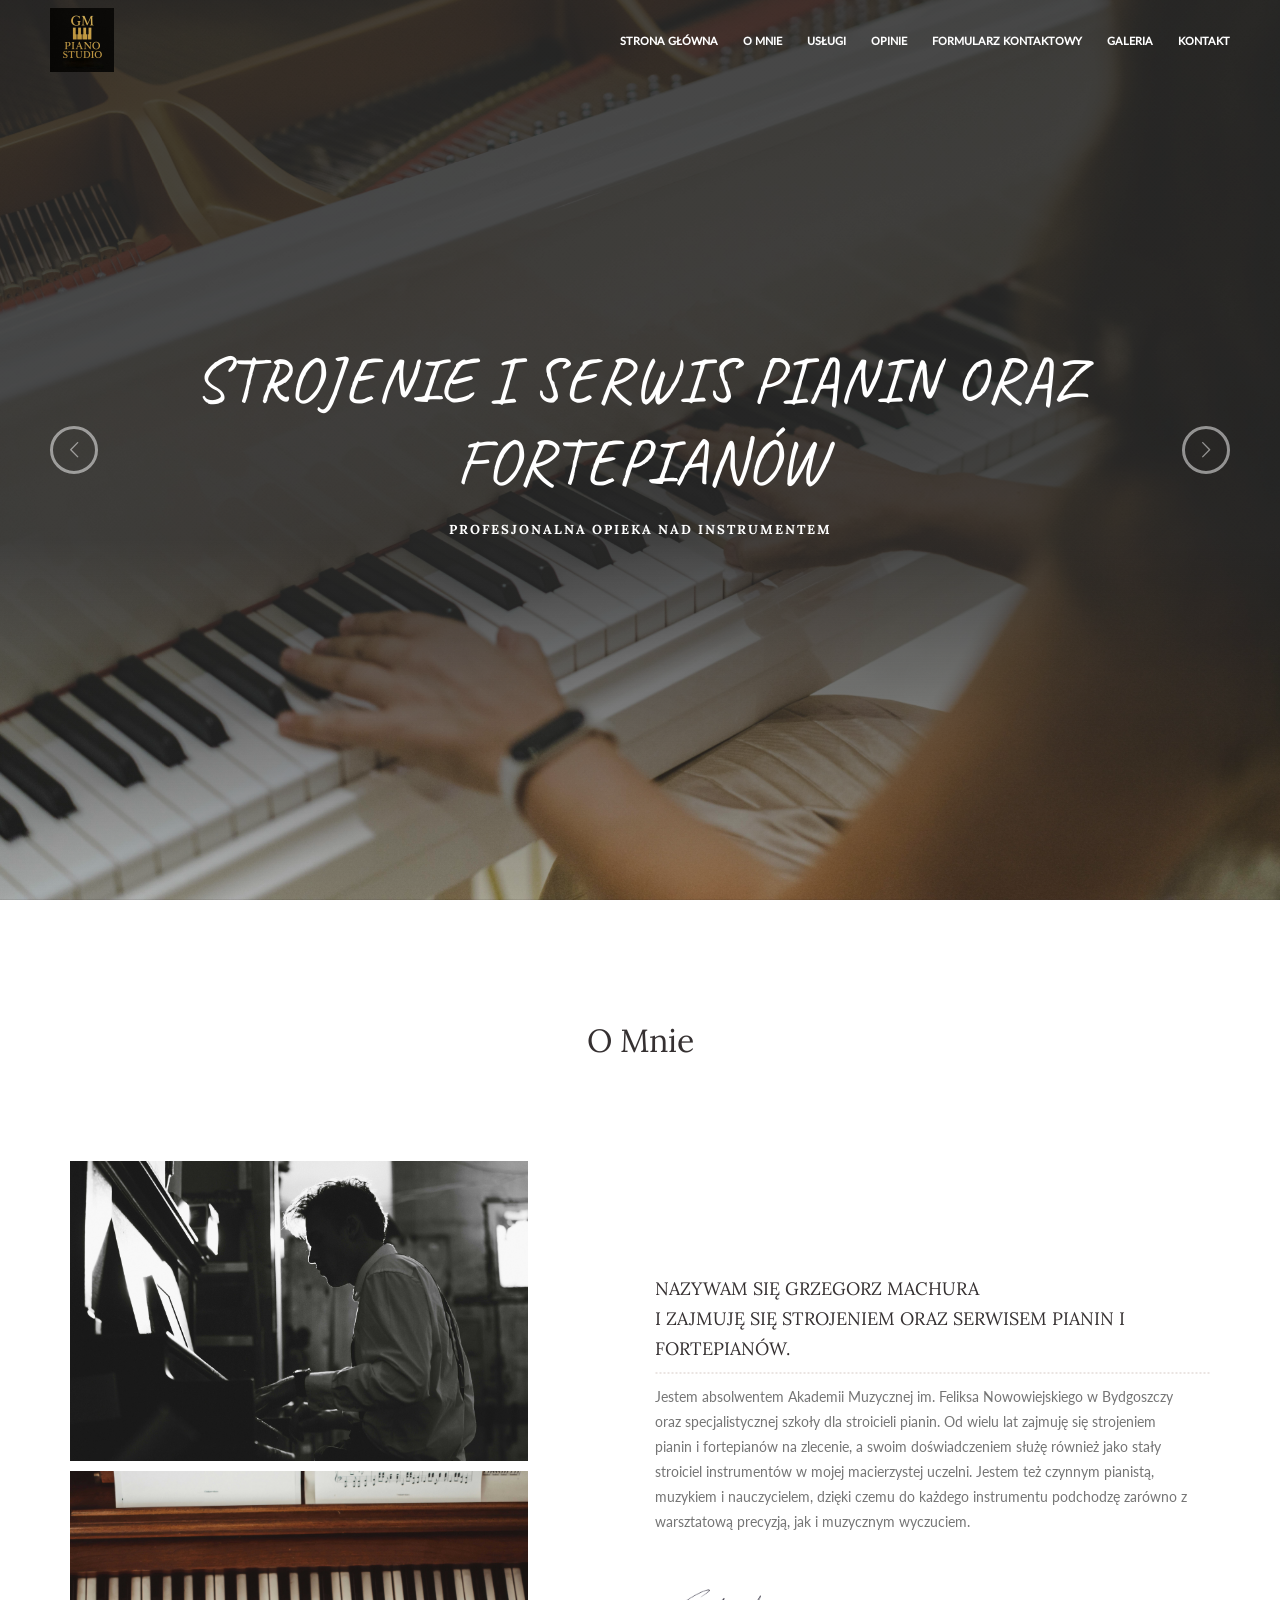
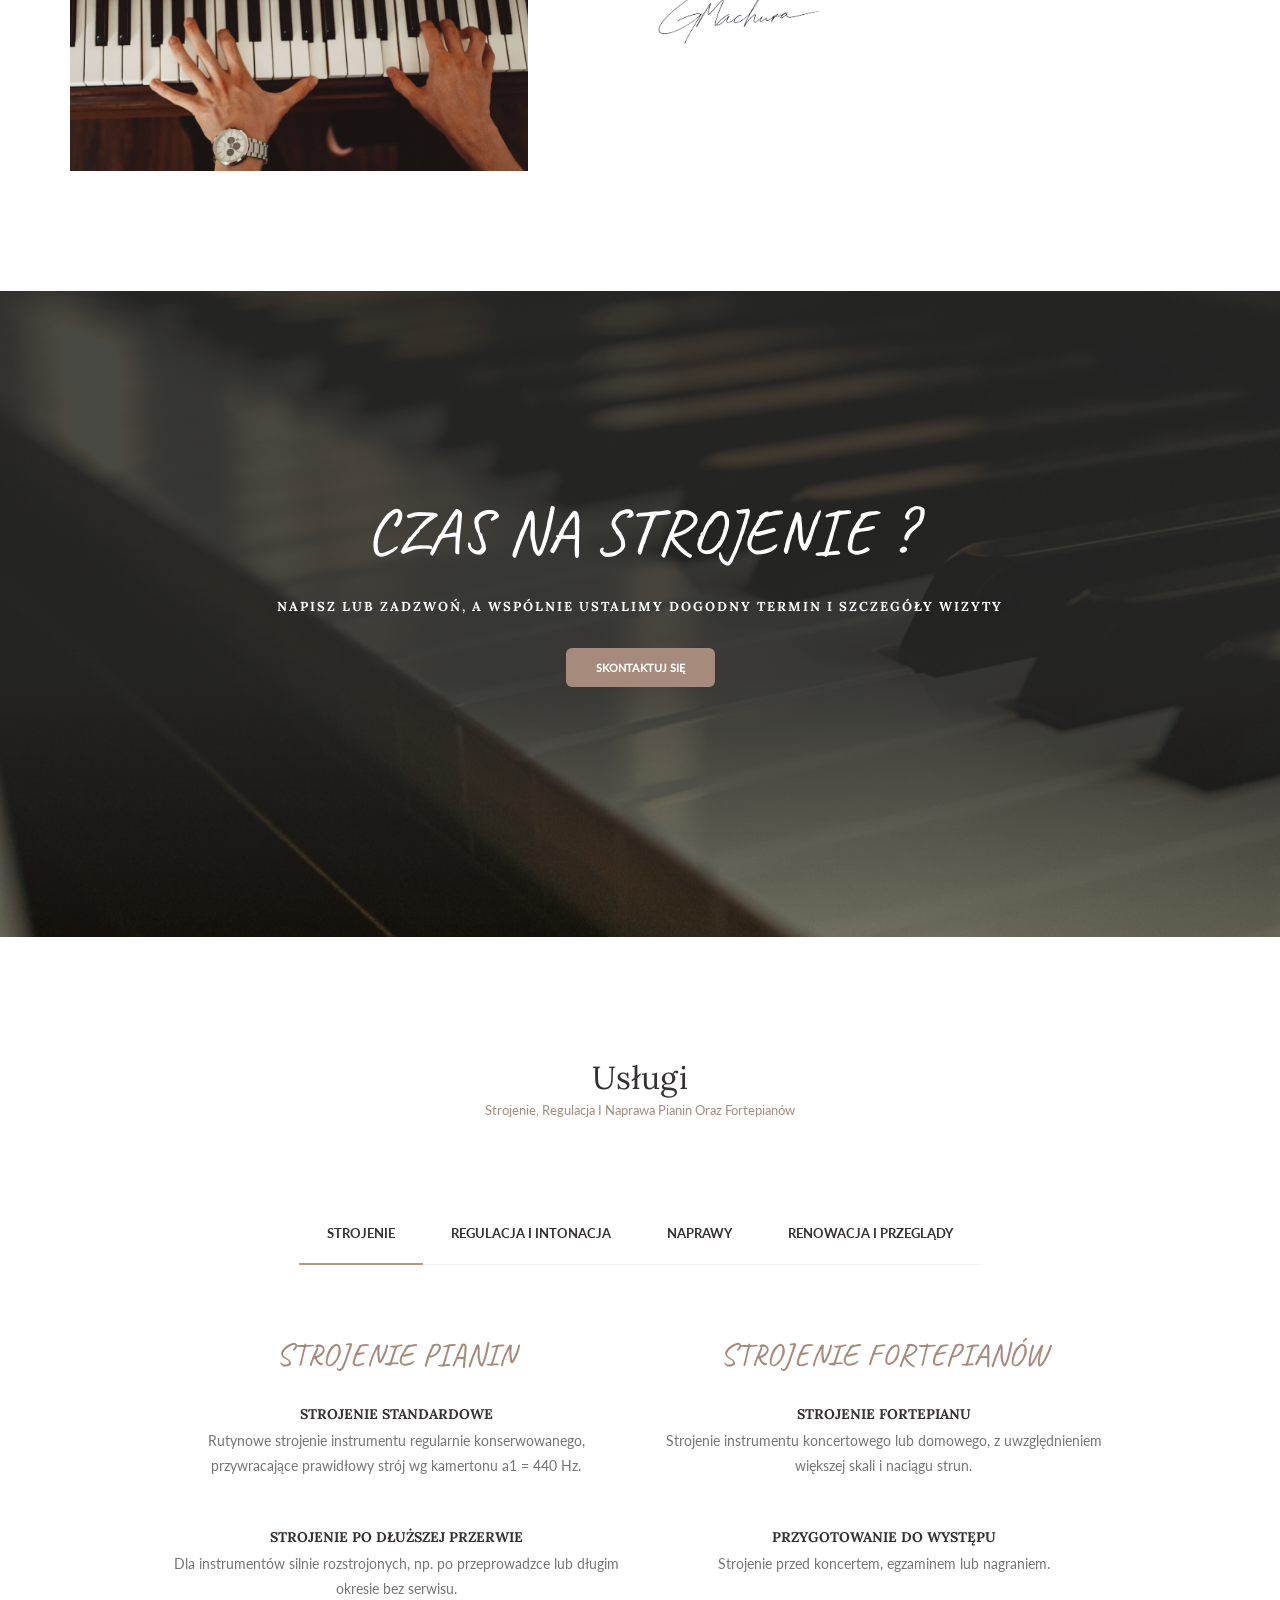
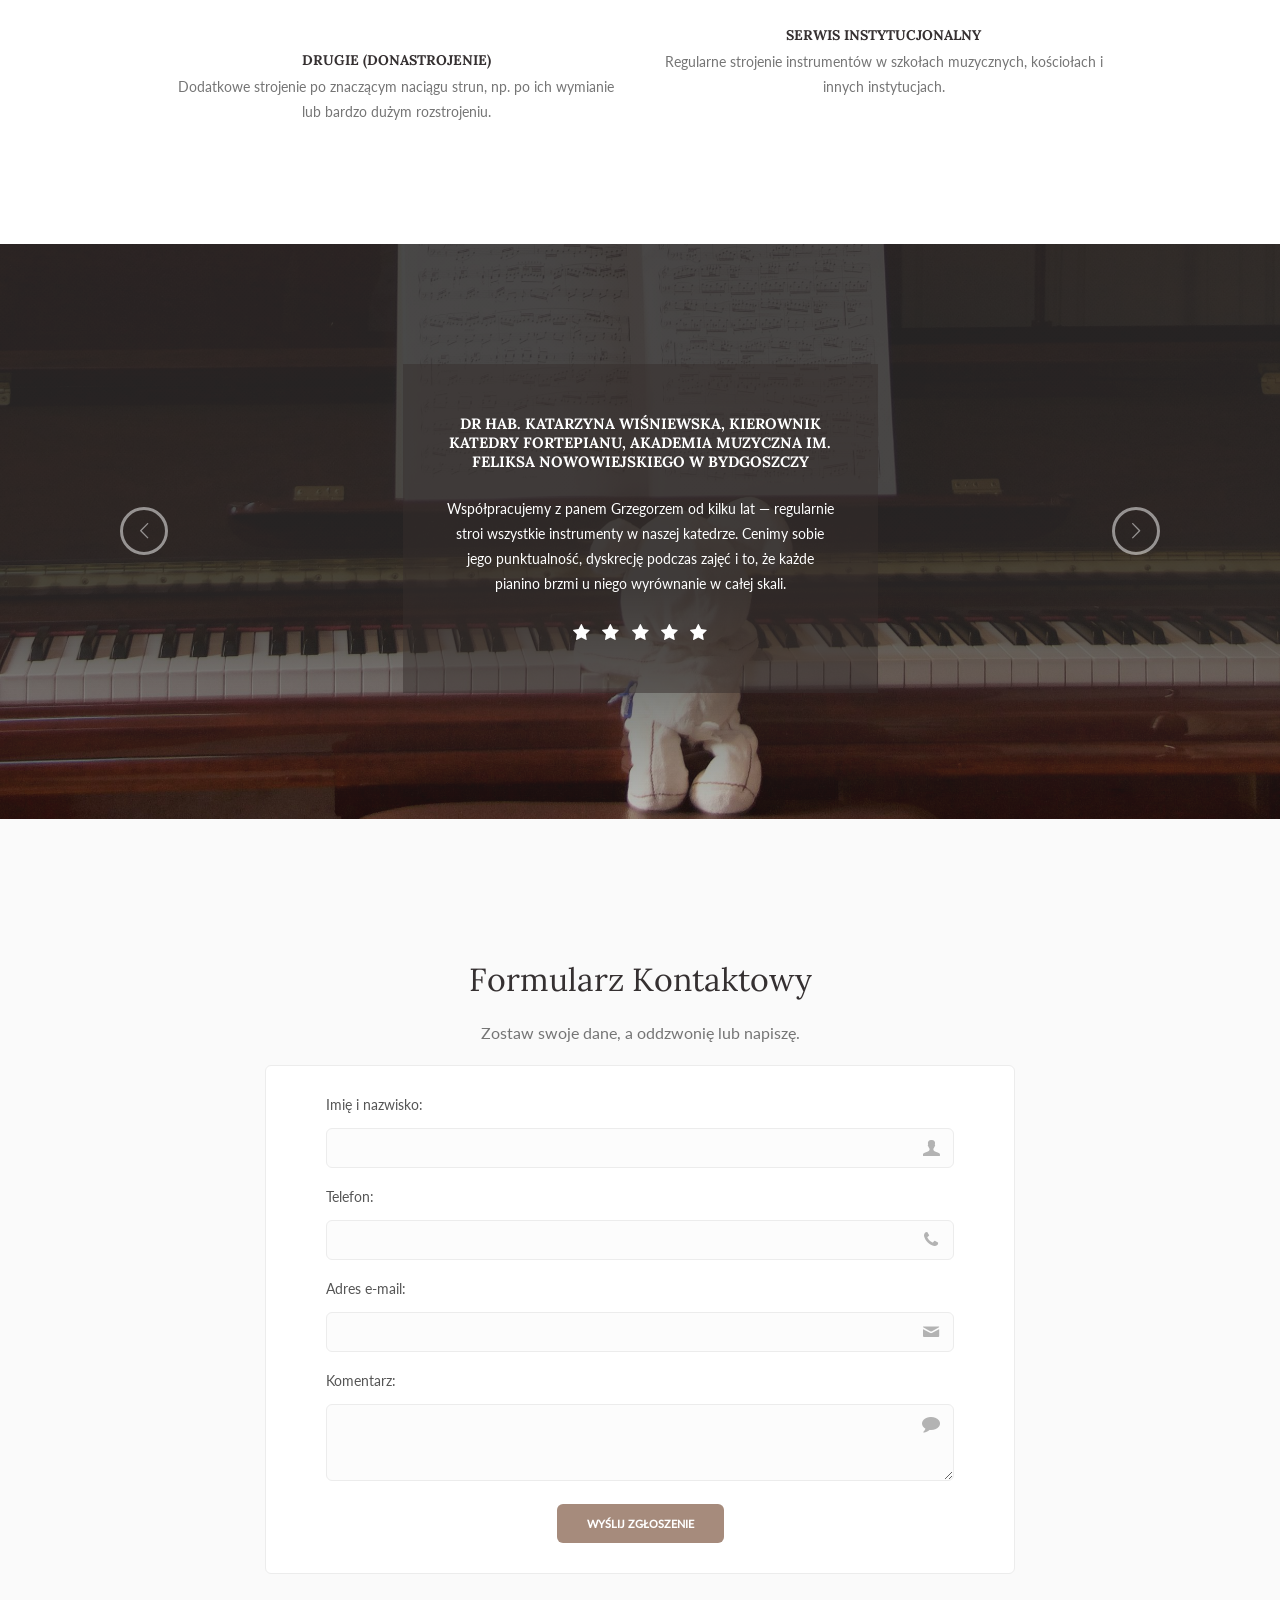
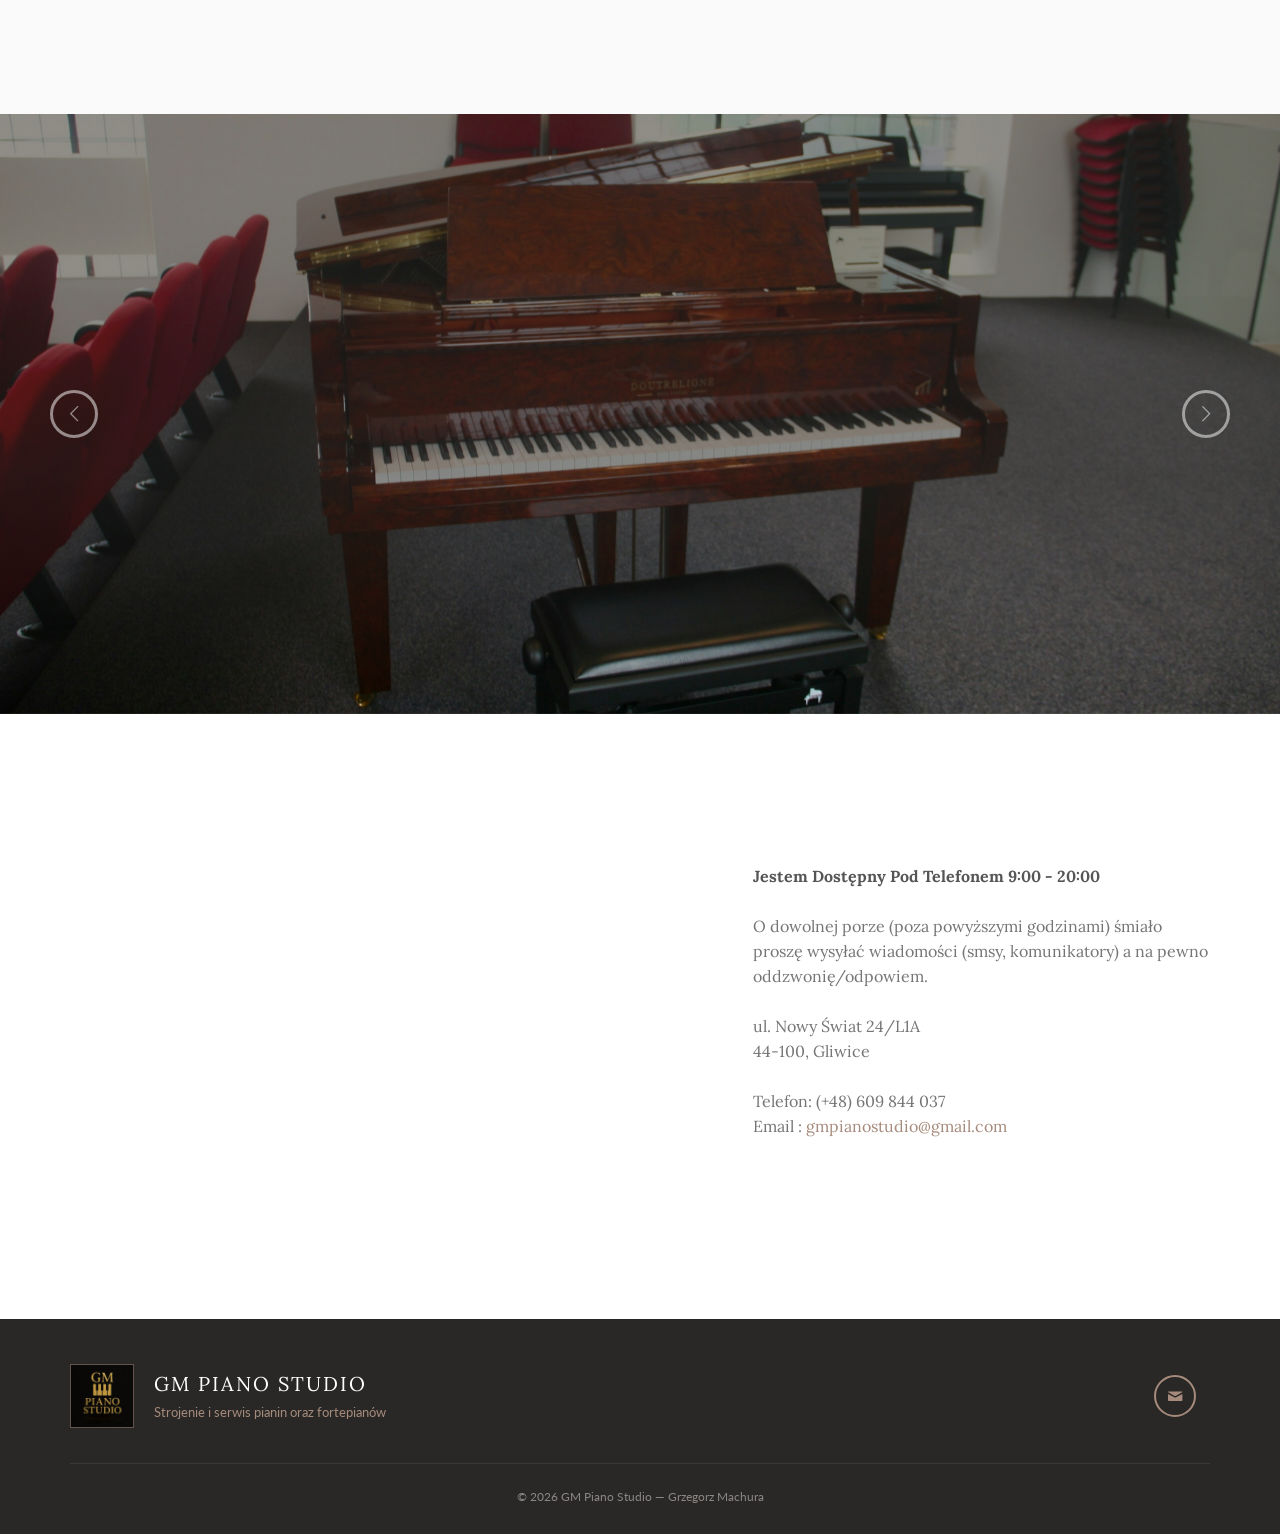
==== index.html @ 452773d2 "wielu gitar" ====
<!DOCTYPE html>
<html lang="en">
   <head>
      <!-- Metas -->
      <meta charset="utf-8">
      <title>GM Piano Studio - strojenie gitar i fortepianów</title>
      <meta name="description" content="">
      <meta name="viewport" content="width=device-width, initial-scale=1.0">
      <link rel="icon" type="image/x-icon" href="img/favicon.ico">
      <link rel="icon" type="image/png" sizes="32x32" href="img/favicon-32x32.png">
      <link rel="icon" type="image/png" sizes="16x16" href="img/favicon-16x16.png">
      <!-- Css -->
      <link href="css/bootstrap.css" rel="stylesheet" type="text/css" media="all"/>
      <link href="css/base.css" rel="stylesheet" type="text/css" media="all"/>
      <link href="css/main.css" rel="stylesheet" type="text/css" media="all"/>
      <link href="css/flexslider.css" rel="stylesheet" type="text/css"  media="all" />
      <link href="css/fonts.css" rel="stylesheet" type="text/css"  media="all" />
	  <link href="https://fonts.googleapis.com/css2?family=Caveat&display=swap" rel="stylesheet">
	  <link href="https://fonts.googleapis.com/css?family=Lato:300,400,700" rel="stylesheet">
	  <link href="https://fonts.googleapis.com/css?family=Lora:400,700" rel="stylesheet"> 
	   </head>
   <body>
      <!-- Preloader -->
      <div class="loader">
         <!-- Preloader inner -->
         <div class="loader-inner">
            <svg width="120" height="220" viewbox="0 0 100 100" class="loading-spinner" version="1.1" xmlns="http://www.w3.org/2000/svg">
               <circle class="spinner" cx="50" cy="50" r="21" fill="#ffffff" stroke-width="2"/>
            </svg>
         </div>
         <!-- End preloader inner -->
      </div>
      <!-- End preloader-->
      <!--Wrapper-->
      <div class="wrapper">
         <!--Hero section-->
         <section class="hero overlay">
            <!--Main slider-->
            <div class="main-slider slider flexslider">
               <ul class="slides">
                  <li>
                     <div class="background-img zoom">
                        <img src="img/2.jpg" alt="">
                     </div>
                  </li>
                  <li>
                     <div class="background-img zoom">
                        <img src="img/1.jpg" alt="">
                     </div>
                  </li>
               </ul>
            </div>
            <!--End main slider-->
            <!--Header-->
            <header class="header default">
               <div class=" left-part">
                  <a class="logo scroll" href="#hero">
                     <img src="img/logo.jpg" alt="GM Piano Studio">
                  </a>
               </div>
               <div class="right-part">
                  <nav class="main-nav">
                     <div class="toggle-mobile-but">
                        <a href="#" class="mobile-but" >
                           <div class="lines"></div>
                        </a>
                     </div>
                     <ul>
                        <li><a class="scroll" href="#wrapper">Strona główna</a></li>
                        <li><a class="scroll" href="#about">O mnie</a></li>
                        <li><a class="scroll" href="#services">Usługi</a></li>
                        <li><a class="scroll" href="#testimonials">Opinie</a></li>
                        <li><a class="scroll" href="#reservation">Formularz kontaktowy</a></li>
                        <li><a class="scroll" href="#gallery">Galeria</a></li>
                        <li><a class="scroll" href="#contact">Kontakt</a></li>
                     </ul>
                  </nav>
               </div>
            </header>
            <!--End header-->
            <!--Inner hero-->
            <div class="inner-hero">
               <!--Container-->
               <div class="container hero-content">
                  <!--Row-->
                  <div class="row">
                     <div class="col-sm-12 text-center">
                        <h1 class="large">STROJENIE I SERWIS PIANIN ORAZ FORTEPIANÓW </h1>
                        <!-- <h1 class="large">Strojenie i serwis pianin oraz fortepianów</h1> -->
                        <br>
                        <p class="lead">Profesjonalna opieka nad instrumentem</p>
						
                     </div>
                  </div>
                  <!--End row-->
               </div>
               <!--End container-->
            </div>
            <!--End inner hero-->
         </section>
         <!--End hero section-->
         <!--About section-->
         <section id="about" class="about pt-120 pb-120">
            <!--Container-->
            <div class="container">
               <!--Row-->
               <div class="row">
                  <div class="col-sm-12 text-center mb-100">
                     <h1 class="title">O mnie</h1>
                  </div>
               </div>
               <!--End row-->
            </div>
            <!--End container-->
            <!--Container-->
            <div class="container">
               <!--Row-->
               <div class="row vertical-align">
                  <div class="col-md-5 col-sm-5 ">
                     <div class="block-img mb-10">
                        <div class="background-img">
                           <img src="img/3.jpg" alt="">
                        </div>
                     </div>
                     <div class="block-img ">
                        <div class="background-img">
                           <img src="img/4.jpg" alt="">
                        </div>
                     </div>
                  </div>
                  <div class="col-md-6 col-md-offset-1 col-sm-6 col-sm-offset-1  ">
                     <div class="block-content">
                        <h2 class="title-medium mb-10 pb-10">
                           Nazywam się Grzegorz Machura <br>i zajmuję się strojeniem oraz serwisem pianin i fortepianów.
                           <span class="dots"></span>
                        </h2>
                        <p class="puch-right mb-40">Jestem absolwentem Akademii Muzycznej im. Feliksa Nowowiejskiego w Bydgoszczy oraz specjalistycznej szkoły dla stroicieli pianin. Od wielu lat zajmuję się strojeniem pianin i fortepianów na zlecenie, a swoim doświadczeniem służę również jako stały stroiciel instrumentów w mojej macierzystej uczelni. Jestem też czynnym pianistą, muzykiem i nauczycielem, dzięki czemu do każdego instrumentu podchodzę zarówno z warsztatową precyzją, jak i muzycznym wyczuciem.</p>
                        <img class="sing" src="img/signature.png" alt="">
                     </div>
                  </div>
               </div>
               <!--End row-->
            </div>
            <!--End container-->
         </section>
         <!--End about section-->
         <!--Short reservation section-->
         <section class="short-reservation pt-200 pb-250 overlay">
            <div class="background-img zoom" >
               <img src="img/5.jpg" alt="">
            </div>
            <!--Container-->
            <div class="container">
               <!--Row-->
               <div class="row">
                  <div class="col-sm-12 text-center front-p">
                     <h1 class="large">CZAS NA STROJENIE ?</h1>
                     <br><br>
                     <p class="lead white top">Napisz lub zadzwoń, a wspólnie ustalimy dogodny termin i szczegóły wizyty</p>
                     <a href="#reservation" class="but scroll">skontaktuj się</a>
                  </div>
               </div>
               <!--End row-->
            </div>
            <!--End container-->
         </section>
         <!--End short reservation section-->
         <!--Services section-->
         <section id="services" class="menu pt-120 pb-120 ">
            <!--Container-->
            <div class="container">
               <!--Row-->
               <div class="row">
                  <div class="col-sm-12  mb-100 text-center">
                     <h1 class="title">Usługi</h1>
                     <p class="beige">Strojenie, regulacja i naprawa pianin oraz fortepianów</p>
                  </div>
               </div>
               <!--End row-->
            </div>
            <!--End container-->
            <!--Container-->
            <div class="container">
               <!--Row-->
               <div class="row">
                  <div class="col-sm-12 ">
                     <!--Tabs-->
                     <ul class="block-tabs text-center">
                        <li class="active">Strojenie</li>
                        <li class="">Regulacja i intonacja</li>
                        <li class="">Naprawy</li>
                        <li class="">Renowacja i przeglądy</li>
                     </ul>
                  </div>
               </div>
               <!--End row-->
            </div>
            <!--End container-->
            <!--Container-->
            <div class="container">
               <!--Row-->
               <div class="row">
                  <ul class="block-tab mt-40">
                     <!--Services list-->
                     <li class="active block-list">
                        <div class="col-sm-5  col-sm-offset-1 text-center">
                           <div class="block-cat">
                              <h2 class="mb-30">STROJENIE PIANIN</h2>
                           </div>
                           <div class="block-content pb-25 mb-25">
                              <h2 class="mb-5 ">Strojenie standardowe</h2>
                              <p>Rutynowe strojenie instrumentu regularnie konserwowanego, przywracające prawidłowy strój wg kamertonu a1 = 440 Hz.</p>
                           </div>
                           <div class="block-content  pb-25 mb-25">
                              <h2 class="mb-5 ">Strojenie po dłuższej przerwie</h2>
                              <p>Dla instrumentów silnie rozstrojonych, np. po przeprowadzce lub długim okresie bez serwisu.</p>
                           </div>
                           <div class="block-content">
                              <h2 class="mb-5 ">Drugie (donastrojenie)</h2>
                              <p>Dodatkowe strojenie po znaczącym naciągu strun, np. po ich wymianie lub bardzo dużym rozstrojeniu.</p>
                           </div>
                        </div>
                        <div class="col-sm-5 text-center ">
                           <div class="block-cat">
                              <h2 class="mb-30">STROJENIE FORTEPIANÓW</h2>
                           </div>
                           <div class="block-content  pb-25 mb-25">
                              <h2 class="mb-5 ">Strojenie fortepianu</h2>
                              <p>Strojenie instrumentu koncertowego lub domowego, z uwzględnieniem większej skali i naciągu strun.</p>
                           </div>
                           <div class="block-content  pb-25 mb-25">
                              <h2 class="mb-5 ">Przygotowanie do występu</h2>
                              <p>Strojenie przed koncertem, egzaminem lub nagraniem.</p>
                           </div>
                           <div class="block-content">
                              <h2 class="mb-5 ">Serwis instytucjonalny</h2>
                              <p>Regularne strojenie instrumentów w szkołach muzycznych, kościołach i innych instytucjach.</p>
                           </div>
                        </div>
                     </li>
                     <!--Services list-->
                     <li class=" block-list">
                        <div class="col-sm-5  col-sm-offset-1 text-center">
                           <div class="block-cat">
                              <h2 class="mb-30">REGULACJA MECHANIZMU</h2>
                           </div>
                           <div class="block-content pb-25 mb-25">
                              <h2 class="mb-5 ">Regulacja klawiatury</h2>
                              <p>Wyrównanie wysokości i oporu klawiszy dla równomiernej gry.</p>
                           </div>
                           <div class="block-content mb-25">
                              <h2 class="mb-5 ">Regulacja mechanizmu młoteczkowego</h2>
                              <p>Regulacja młoteczków i tłumików, poprawiająca precyzję i dynamikę odpowiedzi klawiszy.</p>
                           </div>
                           <div class="block-cat">
                              <h2 class="mb-30">KOREKTA LUZÓW</h2>
                           </div>
                           <div class="block-content">
                              <h2 class="mb-5 ">Ustawienie luzów i luftów</h2>
                              <p>Kompensacja zużycia filcu, skóry i drewna wywołanego wilgotnością i użytkowaniem instrumentu.</p>
                           </div>
                        </div>
                        <div class="col-sm-5 text-center ">
                           <div class="block-cat">
                              <h2 class="mb-30">INTONACJA</h2>
                           </div>
                           <div class="block-content  pb-25 mb-25">
                              <h2 class="mb-5 ">Wyrównanie barwy dźwięku</h2>
                              <p>Ujednolicenie brzmienia w całej skali instrumentu.</p>
                           </div>
                           <div class="block-content mb-25">
                              <h2 class="mb-5 ">Kształtowanie młoteczków</h2>
                              <p>Igłowanie zbyt twardego filcu lub wzmacnianie zbyt miękkiego, dla wyrównanej barwy dźwięku.</p>
                           </div>
                           <div class="block-cat">
                              <h2 class="mb-30">DOPRACOWANIE BRZMIENIA</h2>
                           </div>
                           <div class="block-content">
                              <h2 class="mb-5 ">Indywidualne dopasowanie brzmienia</h2>
                              <p>Dostrojenie charakteru dźwięku do preferencji użytkownika i akustyki pomieszczenia.</p>
                           </div>
                        </div>
                     </li>
                     <!--Services list-->
                     <li class=" block-list">
                        <div class="col-sm-5  col-sm-offset-1 text-center">
                           <div class="block-cat">
                              <h2 class="mb-30">NAPRAWY BIEŻĄCE</h2>
                           </div>
                           <div class="block-content pb-25 mb-25">
                              <h2 class="mb-5 ">Wymiana strun</h2>
                              <p>Wymiana zerwanych lub nadmiernie zużytych strun.</p>
                           </div>
                           <div class="block-content  pb-25 mb-25">
                              <h2 class="mb-5 ">Wymiana młoteczków</h2>
                              <p>Wymiana zużytych lub uszkodzonych młoteczków.</p>
                           </div>
                           <div class="block-content  pb-25 mb-25">
                              <h2 class="mb-5 ">Wymiana tłumików</h2>
                              <p>Wymiana zużytych elementów tłumiących dźwięk.</p>
                           </div>
                           <div class="block-content">
                              <h2 class="mb-5 ">Naprawa elementów filcowych i skórzanych</h2>
                              <p>Odtworzenie zużytych podkładek, filców i elementów skórzanych mechanizmu.</p>
                           </div>
                        </div>
                        <div class="col-sm-5 text-center ">
                           <div class="block-cat">
                              <h2 class="mb-30">CZYSZCZENIE I KONSERWACJA</h2>
                           </div>
                           <div class="block-content  pb-25 mb-25">
                              <h2 class="mb-5 ">Czyszczenie wnętrza instrumentu</h2>
                              <p>Usunięcie pyłu i zabrudzeń z mechanizmu i wnętrza korpusu.</p>
                           </div>
                           <div class="block-content mb-25">
                              <h2 class="mb-5 ">Konserwacja bieżąca</h2>
                              <p>Drobne prace zapobiegające szybszemu zużyciu instrumentu.</p>
                           </div>
                           <div class="block-cat">
                              <h2 class="mb-30">NAPRAWY KLAWIATURY</h2>
                           </div>
                           <div class="block-content">
                              <h2 class="mb-5 ">Naprawa klawiatury</h2>
                              <p>Usuwanie zacinania się klawiszy i innych usterek mechanicznych.</p>
                           </div>
                        </div>
                     </li>
                     <!--Services list-->
                     <li class="block-list">
                        <div class="col-sm-5  col-sm-offset-1 text-center">
                           <div class="block-cat">
                              <h2 class="mb-30">RENOWACJA I ODNOWIENIE</h2>
                           </div>
                           <div class="block-content pb-25 mb-25">
                              <h2 class="mb-5 ">Częściowa renowacja</h2>
                              <p>Wymiana najbardziej zużytych elementów przy zachowaniu pozostałych oryginalnych podzespołów.</p>
                           </div>
                           <div class="block-content  pb-25 mb-25">
                              <h2 class="mb-5 ">Pełna renowacja</h2>
                              <p>Całościowe odtworzenie instrumentu, z użyciem nowych części tam, gdzie to konieczne.</p>
                           </div>
                           <div class="block-content  pb-25 mb-25">
                              <h2 class="mb-5 ">Renowacja mechanizmu</h2>
                              <p>Odtworzenie sprawności mechanizmu gry w starszych instrumentach.</p>
                           </div>
                           <div class="block-content">
                              <h2 class="mb-5 ">Renowacja wykończenia zewnętrznego</h2>
                              <p>Odnowienie obudowy i elementów zewnętrznych instrumentu.</p>
                           </div>
                        </div>
                        <div class="col-sm-5 text-center ">
                           <div class="block-cat">
                              <h2 class="mb-30">PRZEGLĄDY I WYCENY</h2>
                           </div>
                           <div class="block-content  pb-25 mb-25">
                              <h2 class="mb-5 ">Przegląd techniczny</h2>
                              <p>Ocena aktualnego stanu instrumentu i zakresu potrzebnych prac.</p>
                           </div>
                           <div class="block-content  pb-25 mb-25">
                              <h2 class="mb-5 ">Wycena przed zakupem</h2>
                              <p>Ocena instrumentu używanego przed jego zakupem.</p>
                           </div>
                           <div class="block-content  pb-25 mb-25">
                              <h2 class="mb-5 ">Doradztwo przy wyborze instrumentu</h2>
                              <p>Pomoc w podjęciu decyzji o zakupie, naprawie lub renowacji.</p>
                           </div>
                           <div class="block-content">
                              <h2 class="mb-5 ">Konsultacja telefoniczna</h2>
                              <p>Wstępna rozmowa o stanie instrumentu i możliwym zakresie usług.</p>
                           </div>
                        </div>
                     </li>
                  </ul>
                  <!--End tabs-->
               </div>
               <!--End row-->
            </div>
            <!--End container-->
         </section>
         <!--End services section-->
         <!--Review section-->
         <section id="testimonials" class="review pt-120 pb-120 overlay">
            <div class="background-img zoom" >
               <img src="img/6.jpg" alt="">
            </div>
            <!--Container-->
            <div class="container">
               <!--Row-->
               <div class="row">
                  <div class="col-sm-12 text-center front-p">
                     <div class="review-slider flexslider">
                        <ul class="slides">
                           <li>
                              <div class="block-review">
                                 <h2 class="white h2-s-1 mb-25">dr hab. Katarzyna Wiśniewska, kierownik Katedry Fortepianu, Akademia Muzyczna im. Feliksa Nowowiejskiego w Bydgoszczy</h2>
                                 <p>Współpracujemy z panem Grzegorzem od kilku lat — regularnie stroi wszystkie instrumenty w naszej katedrze. Cenimy sobie jego punktualność, dyskrecję podczas zajęć i to, że każde pianino brzmi u niego wyrównanie w całej skali.</p>
                                 <ul class="block-star mt-25">
                                    <li><i class="icon-star"></i></li>
                                    <li><i class="icon-star"></i></li>
                                    <li><i class="icon-star"></i></li>
                                    <li><i class="icon-star"></i></li>
                                    <li><i class="icon-star"></i></li>
                                 </ul>
                              </div>
                           </li>
                           <li>
                              <div class="block-review">
                                 <h2 class="white h2-s-1 mb-25">Marta Nowicka, mama uczennicy szkoły muzycznej</h2>
                                 <p>Pan Grzegorz nastroił nasze pianino tydzień przed egzaminem córki — dokładnie na czas i bez żadnego stresu z naszej strony. Cierpliwie wytłumaczył też, czym różni się strojenie od regulacji, o którą zapytałam przy okazji.</p>
                                 <ul class="block-star mt-25">
                                    <li><i class="icon-star"></i></li>
                                    <li><i class="icon-star"></i></li>
                                    <li><i class="icon-star"></i></li>
                                    <li><i class="icon-star"></i></li>
                                    <li><i class="icon-star"></i></li>
                                 </ul>
                              </div>
                           </li>
                           <li>
                              <div class="block-review">
                                 <h2 class="white h2-s-1 mb-25">Piotr Zieliński, właściciel kawiarni z fortepianem</h2>
                                 <p>Nasz fortepian gra u nas kilka wieczorów w tygodniu, więc mechanizm szybko się zużywa. Po regulacji i intonacji u pana Grzegorza pianiści, którzy u nas grają, sami zwrócili uwagę, że klawiatura reaguje o wiele przyjemniej.</p>
                                 <ul class="block-star mt-25">
                                    <li><i class="icon-star"></i></li>
                                    <li><i class="icon-star"></i></li>
                                    <li><i class="icon-star"></i></li>
                                    <li><i class="icon-star"></i></li>
                                    <li><i class="icon-star"></i></li>
                                 </ul>
                              </div>
                           </li>
                           <li>
                              <div class="block-review">
                                 <h2 class="white h2-s-1 mb-25">Ewa Krawczyk, nauczycielka fortepianu w prywatnej szkole muzycznej</h2>
                                 <p>Uczę na dwóch instrumentach i słychać każdą różnicę w ich brzmieniu, jeśli strojenie trochę się opóźni. Pan Grzegorz zawsze proponuje termin, zanim sama się zorientuję, że pianino tego potrzebuje — to naprawdę duży komfort przy codziennej pracy z uczniami.</p>
                                 <ul class="block-star mt-25">
                                    <li><i class="icon-star"></i></li>
                                    <li><i class="icon-star"></i></li>
                                    <li><i class="icon-star"></i></li>
                                    <li><i class="icon-star"></i></li>
                                    <li><i class="icon-star"></i></li>
                                 </ul>
                              </div>
                           </li>
                        </ul>
                     </div>
                  </div>
               </div>
               <!--End row-->
            </div>
            <!--End container-->
         </section>
         <!--End reviews section-->
         <!--Reservation section-->
         <section id="reservation" class="reservation pt-140 pb-140 bg-grey">
            <!--Container-->
            <div class="container">
               <!--Row-->
               <div class="row">
                  <div class="col-sm-8 col-sm-offset-2 text-center mb-20">
                     <h1 class="title">Formularz Kontaktowy</h1>
                     <p class="title-lead  mt-20">Zostaw swoje dane, a oddzwonię lub napiszę.</p>
                  </div>
               </div>
               <!--End row-->
            </div>
            <!--End container-->
            <!--Container-->
            <div class="container">
               <!--Row-->
               <div class="row">
                  <div class="col-sm-8 col-sm-offset-2">
                     <div class="block-form">
                        <form name="formularz-kontaktowy" class="reservation-form " method="POST" data-netlify="true" netlify-honeypot="bot-field" action="/form-submission-confirmation.html">
                           <input type="hidden" name="form-name" value="formularz-kontaktowy">
                           <input type="hidden" name="subject" value="Nowa wiadomość z formularza kontaktowego — GM Piano Studio">
                           <p style="display:none">
                              <label>Nie wypełniaj tego pola, jeśli jesteś człowiekiem: <input name="bot-field"></label>
                           </p>
                           <div class="block-input ico-input">
                              <i class="icon-user-1"></i>
                              <label>Imię i nazwisko:</label>
                              <input  id="name" name="name" type="text" required>
                           </div>
                           <div class="block-input ico-input">
                              <i class="icon-phone"></i>
                              <label>Telefon:</label>
                              <input  id="phone" name="phone" type="tel" pattern="^(\d{3} ?\d{3} ?\d{3})$" title="Wprowadź 9 cyfr, np. 123 456 789 lub 123456789">
                           </div>
                           <div class="block-input ico-input">
                              <i class="icon-mail-1"></i>
                              <label>Adres e-mail:</label>
                              <input  id="email" name="email" type="email" required>
                           </div>
                           <div class="block-input ico-input">
                              <i class="icon-comment"></i>
                              <label>Komentarz:</label>
                              <textarea id="comment" name="comment" rows="3" minlength="10" required></textarea>
                           </div>
                           <div class="text-center">
                              <button class="but" type="submit">Wyślij zgłoszenie</button>
                           </div>
                        </form>
                     </div>
                  </div>
               </div>
               <!--End row-->
            </div>
            <!--End container-->
         </section>
         <!--End reservation section-->
         <!--Gallery section-->
         <section id="gallery" class="gallery overlay">
            <!-- As a general rule, include a heading (h1-h6) as a child of each section and article element for screen readers purposes-->
            <h2 class="indent">Gallery</h2>
            <!--Gallery slider-->
            <div class="gallery-slider slider flexslider">
               <ul class="slides">
                  <li>
                     <div class="background-img zoom">
                        <img src="img/11.jpg" alt="">
                     </div>
                  </li>
                  <li>
                     <div class="background-img zoom">
                        <img src="img/12.jpg" alt="">
                     </div>
                  </li>
                  <li>
                     <div class="background-img zoom">
                        <img src="img/13.jpg" alt="">
                     </div>
                  </li>
               </ul>
            </div>
            <!--End gallery slider-->
         </section>
         <!--End gallery section-->
         <!--Contact section-->
         <section id="contact" class="contact pt-250 pb-250">
            <!-- As a general rule, include a heading (h1-h6) as a child of each section and article element for screen readers purposes-->
            <h2 class="indent">Contact</h2>
            <div class="block-map ">
               <iframe id="map" class="map" src="https://www.google.com/maps/embed?pb=!1m18!1m12!1m3!1d2549.139677371175!2d18.6615368!3d50.2893205!2m3!1f0!2f0!3f0!3m2!1i1024!2i768!4f13.1!3m3!1m2!1s0x47113111d67ece83%3A0x717e2d902acb2f70!2sGM%20PIANO%20STUDIO%20Strojenie%20i%20naprawa%20pianin%20i%20fortepian%C3%B3w%20Grzegorz%20Machura!5e0!3m2!1spl!2spl!4v1789487015929!5m2!1spl!2spl"
                  style="border:0" loading="lazy" referrerpolicy="no-referrer-when-downgrade"
                  title="Lokalizacja GM Piano Studio na mapie"></iframe>
            </div>
            <!--Container-->
            <div class="container block-contact">
               <!--Row-->
               <div class="row">
                  <div class="col-md-5 col-md-offset-7 col-sm-5 col-sm-offset-7">
                     <!-- <ul class="block-social mb-30">
                        <li><a href="#"><i class="icon-facebook"></i></a></li>
                        <li><a href="#"><i class="icon-twitter"></i></a></li>
                        <li><a href="#"><i class="icon-vimeo"></i></a></li>
                     </ul> -->
                     <div class="block-info mb-30">
                        <p><strong>Jestem dostępny pod telefonem 9:00 - 20:00</strong><br><br>
                           O dowolnej porze (poza powyższymi godzinami) śmiało proszę wysyłać wiadomości (smsy, komunikatory) a na pewno oddzwonię/odpowiem.
                           <br><br>
                           ul. Nowy Świat 24/L1A <br>
                           44-100, Gliwice <br><br>
                           Telefon: (+48) 609 844 037 <br>
                           Email : <span><a href="mailto:gmpianostudio@gmail.com">gmpianostudio@gmail.com</a></span>
                        </p>
                     </div>
                  </div>
                  <!-- <div class="col-md-5 col-md-offset-7 col-sm-5 col-sm-offset-7">
                     <footer class="footer-short mt-40">
                        <p>	&copy; 2017 all rights reserved - a product of mutationthemes.</p>
                     </footer>
                  </div> -->
               </div>
               <!--End row-->
            </div>
            <!--End container-->
         </section>
         <!--End contact section-->
         <!--Footer-->
         <footer class="footer-main">
            <!--Container-->
            <div class="container">
               <div class="footer-inner">
                  <div class="footer-brand">
                     <img class="footer-logo" src="img/logo.jpg" alt="GM Piano Studio">
                     <div class="footer-brand-text">
                        <span class="footer-name">GM Piano Studio</span>
                        <span class="footer-tagline">Strojenie i serwis pianin oraz fortepianów</span>
                     </div>
                  </div>
                  <a class="footer-mail" href="mailto:gmpianostudio@gmail.com">
                     <i class="icon-mail-1"></i>
                  </a>
               </div>
               <div class="footer-bottom">
                  <p>&copy; 2026 GM Piano Studio &mdash; Grzegorz Machura</p>
               </div>
            </div>
            <!--End container-->
         </footer>
         <!--End footer-->
      </div>
      <!-- End wrapper-->
      <!--Javascript-->	
      <script src="js/jquery-1.12.4.min.js" type="text/javascript"></script>
      <script src="js/jquery.flexslider-min.js" type="text/javascript"></script>
      <script src="js/smooth-scroll.js" type="text/javascript"></script>
      <script src="js/script.js" type="text/javascript"></script>
      <!-- Google analytics -->
      <!-- End google analytics -->
   </body>
</html>
---- css/base.css ----
/* Table of Content
==================================================
	1.Reset & Basics
	2.Basic Styles
	3.Typography and Common style
	4.Links
	5.Misc


/* Reset & Basics (Inspired by E. Meyers) */

*,
*:before,
*:after {
    -moz-box-sizing: border-box;
    -webkit-box-sizing: border-box;
    -ms-box-sizing: border-box;
    -o-box-sizing: border-box;
}
* {
    margin: 0;
    padding: 0;
}
html,
body,
div,
span,
applet,
object,
iframe,
h1,
h2,
h3,
h4,
h5,
h6,
p,
blockquote,
pre,
a,
abbr,
acronym,
address,
big,
cite,
code,
dfn,
em,
img,
ins,
kbd,
q,
s,
samp,
small,
strike,
strong,
sub,
sup,
tt,
var,
b,
u,
i,
center,
dl,
dt,
dd,
ol,
ul,
li,
fieldset,
form,
label,
legend,
table,
caption,
tbody,
tfoot,
thead,
tr,
th,
td,
article,
aside,
canvas,
details,
embed,
figure,
figcaption,
footer,
header,
hgroup,
menu,
nav,
output,
ruby,
section,
summary,
time,
mark,
audio,
video {
    margin: 0;
    padding: 0;
    border: 0;
    font-size: 100%;
    font: inherit;
    vertical-align: baseline;
    text-decoration: none;
}
article,
aside,
details,
figcaption,
figure,
footer,
header,
hgroup,
menu,
nav,
section {
    display: block;
}
ol,
ul {
    list-style: none;
}
blockquote,
q {
    quotes: none;
}
blockquote:before,
blockquote:after,
q:before,
q:after {
    content: '';
    content: none;
}
table {
    border-collapse: collapse;
    border-spacing: 0;
}
a,
a:hover,
a:active,
a:visited,
a:focus {
    text-decoration: none;
}
img {
    display: inline-block;
    vertical-align: middle;
    height: auto;
    max-width: 100%;
}
.map img {
    max-width: none;
}
a:focus {
    outline: 0;
}
iframe {
    width: 100%;
    frameborder: 0;
    display: inline-block;
}
::-moz-selection {
    background: #a68b7c;
    color: #ffffff;
}
/* End reset & basics (Inspired by E. Meyers) */
/*Basic Styles*/

body {
    background: #ffffff;
    font-family: "Lato", "Helvetica Neue", "Helvetica", Helvetica, Arial, sans-serif;
    color: #757575;
    margin: 0;
    font-size: 14px;
    font-weight: 400;
    -moz-osx-font-smoothing: grayscale;
    -webkit-font-smoothing: antialiased;
}
.stop-scroll {
    overflow: hidden;
}
/*End basic styles*/
/* Typography and Common style*/

h1,
h2,
h3,
h4,
h5,
h6 {
    color: #353031;
    font-weight: 700;
    text-transform: uppercase;
    position: relative;
}
h1,
h2,
h3,
h4,
h5,
h6,
p.lead,
.block-info p,
.header .logo h2 {
    font-family: "Lora", "Georgia", "Helvetica Neue", Helvetica, Arial, sans-serif;
}
.block-cat h2,
h1.large {
    font-family: 'Caveat', "Helvetica Neue", "Helvetica", Helvetica, Arial, sans-serif;
}
.main-nav li,
.but {
    font-family: 'Lato-Medium', "Helvetica Neue", "Helvetica", Helvetica, Arial, sans-serif;
}
.title-small {
    font-family: 'Lato', "Helvetica Neue", "Helvetica", Helvetica, Arial, sans-serif;
}
.h2-s-1 {
    font-size: 15px;
}
em {
    font-style: italic;
}
strong {
    font-weight: 700;
}
p,
blockquote {
    line-height: 25px;
}
.but {
    font-weight: 700;
}
.title {
    font-size: 32px;
    font-weight: 400;
    text-transform: capitalize;
}
.title-medium {
    font-size: 18px;
    line-height: 30px;
    font-weight: 400;
}
.title-small {
    line-height: 30px;
    font-weight: 700;
    font-size: 14px;
}
.puch-right {
    padding-right: 20px;
}
p.lead {
    font-size: 13px;
    font-weight: 700;
    text-transform: uppercase;
    letter-spacing: 2px;
}
p.beige {
    color: #a68b7c;
    text-transform: capitalize;
    font-size: 13px;
}
p.title-lead {
    font-size: 16px;
}
section,
.section,
.row.relative,
.block-content {
    position: relative;
    overflow: hidden;
}
.front-p {
    position: relative;
    z-index: 100;
}
.uppercase {
    text-transform: uppercase;
}
.white {
    color: #ffffff;
}
.top {
    position: relative;
    top: -10px;
}
.zoom {
    animation: zoom 15s ease 0s normal both infinite;
    -webkit-animation: zoom 15s ease 0s normal both infinite;
    -moz-animation: zoom 15s ease 0s normal both infinite;
    -ms-animation: zoom 15s ease 0s normal both infinite;
    -o-animation: zoom 15s ease 0s normal both infinite;
}
@keyframes zoom {
    0% {
        transform: scale(1, 1);
    }
    50% {
        transform: scale(1.1, 1.1);
    }
    100% {
        transform: scale(1, 1);
    }
}
@keyframes zoom {
    0% {
        transform: scale(1, 1);
    }
    50% {
        transform: scale(1.1, 1.1);
    }
    100% {
        transform: scale(1, 1);
    }
}
@keyframes zoom {
    0% {
        transform: scale(1, 1);
    }
    50% {
        transform: scale(1.1, 1.1);
    }
    100% {
        transform: scale(1, 1);
    }
}
.dots {
    background-image: radial-gradient(circle closest-side, rgba(176, 152, 139, 0.25) 80%, #fff 10%);
    background-position: center bottom;
    background-repeat: repeat-x;
    background-size: 4px 2px;
    border: 0 none;
    display: block;
    height: 3px;
    left: 0;
    margin: 0;
    position: absolute;
    right: 0;
    bottom: 0;
    z-index: 1;
}
.but,
.reservation-form input,
.block-form {
    border-radius: 6px;
    -webkit-border-radius: 6px;
    -moz-border-radius: 6px;
    -ms-border-radius: 6px;
    -o-border-radius: : 6px;
}
.indent {
    text-indent: -999px;
    display: none;
}
input[type]:-moz-placeholder {
    color: #757575;
    opacity: .5;
	font-size:13px;
}
:-moz-placeholder {
    color: #757575;
    opacity: .5;
	font-size:13px;
}
::-moz-placeholder {
    color: #757575;
    opacity: .5;
	font-size:13px;
}
:-ms-input-placeholder {
    color: #757575;
    opacity: .5;
	font-size:13px;
}
::-webkit-input-placeholder {
    color: #757575;
    opacity: .5;
	font-size:13px;
}
/* End typography and common style*/
/*Links*/

span a,
p a {
    color: #a68b7c;
    position: relative;
}
p a:hover:after,
span a:hover:after {
    transform: translateY(0) translateZ(0);
    -webkit-transform: translateY(0) translateZ(0);
    -moz-transform: translateY(0) translateZ(0);
    -ms-transform: translateY(0) translateZ(0);
    -o-transform: translateY(0) translateZ(0);
    opacity: 1;
}
span a:after,
p a:after {
    background-color: #a68b7c;
    content: "";
    height: 1px;
    left: 0;
    opacity: 0;
    pointer-events: none;
    position: absolute;
    top: 100%;
    transform: translateY(5px);
    -webkit-transform: translateY(5px);
    -moz-transform: translateY(5px);
    -ms-transform: translateY(5px);
    -o-transform: translateY(5px);
    transition-delay: 0s;
    -webkit-transition-delay: 0s;
    -moz-transition-delay: 0s;
    -ms-transition-delay: 0s;
    -o-transition-delay: 0s;
    transition-duration: 0.20s;
    -webkit-transition-duration: 0.20s;
    -moz-transition-duration: 0.20s;
    -ms-transition-duration: 0.20s;
    -o-transition-duration: 0.20s;
    transition-property: opacity, transform, -webkit-transform;
    -webkit-transition-property: opacity, transform, -webkit-transform;
    -moz-transition-property: opacity, transform, -webkit-transform;
    -ms-transition-property: opacity, transform, -webkit-transform;
    -o-transition-property: opacity, transform, -webkit-transform;
    transition-timing-function: cubic-bezier(0.39, 0.575, 0.565, 1);
    -webkit-timing-function: cubic-bezier(0.39, 0.575, 0.565, 1);
    -moz-timing-function: cubic-bezier(0.39, 0.575, 0.565, 1);
    -ms-timing-function: cubic-bezier(0.39, 0.575, 0.565, 1);
    -o-timing-function: cubic-bezier(0.39, 0.575, 0.565, 1);
    width: 100%;
}
a,
input[type="text"],
input[type="submit"] textarea,
.mobile-but .lines:after,
.mobile-but .lines:before,
.block-img a:before,
.but,
.block-special,
.block-content.special:after,
.blog-post-short {
    transition: all 0.3s ease 0s;
    -webkit-transition: all 0.3s ease 0s;
    -moz-transition: all 0.3s ease 0s;
    -ms-transition: all 0.3s ease 0s;
    -o-transition: all 0.3s ease 0s;
}
.but {
    display: inline-block;
    position: relative;
    color: #ffffff;
    padding: 13px 30px;
    background: #a68b7c;
    text-transform: uppercase;
    font-size: 11px;
}
.but:hover,
.submit:hover {
    background: #b79e90;
	background:rgba(183,158,144,.95);
}
/*End links*/
/*Misc */

.pt-10 {
    padding-top: 10px !important;
}
.pb-10 {
    padding-bottom: 10px !important;
}
.pt-15 {
    padding-top: 15px !important;
}
.pb-15 {
    padding-bottom: 15px !important;
}
.pt-20 {
    padding-top: 20px !important;
}
.pb-20 {
    padding-bottom: 20px !important;
}
.pt-25 {
    padding-top: 25px !important;
}
.pb-25 {
    padding-bottom: 25px !important;
}
.pt-30 {
    padding-top: 30px !important;
}
.pb-30 {
    padding-bottom: 30px !important;
}
.pt-40 {
    padding-top: 40px !important;
}
.pb-40 {
    padding-bottom: 40px !important;
}
.pt-50 {
    padding-top: 50px !important;
}
.pb-50 {
    padding-bottom: 50px !important;
}
.pt-60 {
    padding-top: 60px !important;
}
.pb-60 {
    padding-bottom: 60px !important;
}
.pt-70 {
    padding-top: 70px !important;
}
.pb-70 {
    padding-bottom: 70px !important;
}
.pt-80 {
    padding-top: 80px !important;
}
.pb-80 {
    padding-bottom: 80px !important;
}
.pt-90 {
    padding-top: 90px !important;
}
.pb-90 {
    padding-bottom: 90px !important;
}
.pt-100 {
    padding-top: 100px !important;
}
.pb-100 {
    padding-bottom: 100px !important;
}
.pt-120 {
    padding-top: 120px !important;
}
.pb-120 {
    padding-bottom: 120px !important;
}
.pt-130 {
    padding-top: 130px !important;
}
.pb-130 {
    padding-bottom: 130px !important;
}
.pt-140 {
    padding-top: 140px !important;
}
.pb-140 {
    padding-bottom: 140px !important;
}
.pt-150 {
    padding-top: 150px !important;
}
.pb-150 {
    padding-bottom: 150px !important;
}
.pt-160 {
    padding-top: 160px !important;
}
.pb-160 {
    padding-bottom: 160px !important;
}
.pt-200 {
    padding-top: 200px !important;
}
.pb-200 {
    padding-bottom: 200px !important;
}
.pt-250 {
    padding-top: 250px !important;
}
.pb-250 {
    padding-bottom: 250px !important;
}
.mt-5 {
    margin-top: 5px !important;
}
.mb-5 {
    margin-bottom: 5px !important;
}
.mt-10 {
    margin-top: 10px !important;
}
.mb-10 {
    margin-bottom: 10px !important;
}
.mt-15 {
    margin-top: 15px !important;
}
.mb-15 {
    margin-bottom: 15px !important;
}
.mt-20 {
    margin-top: 20px !important;
}
.mb-20 {
    margin-bottom: 20px !important;
}
.mt-25 {
    margin-top: 25px !important;
}
.mb-25 {
    margin-bottom: 25px !important;
}
.mt-30 {
    margin-top: 30px !important;
}
.mb-30 {
    margin-bottom: 30px !important;
}
.mt-40 {
    margin-top: 40px !important;
}
.mb-40 {
    margin-bottom: 40px !important;
}
.mt-50 {
    margin-top: 50px !important;
}
.mb-50 {
    margin-bottom: 50px !important;
}
.mt-60 {
    margin-top: 60px !important;
}
.mb-60 {
    margin-bottom: 60px !important;
}
.mt-70 {
    margin-top: 70px !important;
}
.mb-70 {
    margin-bottom: 70px !important;
}
.mt-80 {
    margin-top: 80px !important;
}
.mb-80 {
    margin-bottom: 80px !important;
}
.mt-90 {
    margin-top: 90px !important;
}
.mb-90 {
    margin-bottom: 90px !important;
}
.mt-100 {
    margin-top: 100px !important;
}
.mb-100 {
    margin-bottom: 100px !important;
}
.mt-150 {
    margin-top: 150px !important;
}
.mb-150 {
    margin-bottom: 150px !important;
}
.mt-200 {
    margin-top: 200px !important;
}
.mt-350 {
    margin-top: 350px !important;
}
.mb-200 {
    margin-bottom: 200px !important;
}
.not-mb {
    margin-bottom: 0;
}
.bg-white {
    background: #ffffff;
}
.bg-grey {
    background: #fafafa;
}
.bg-dark {
    background: #353031;
}
.pd-0 {
    padding: 0 !important;
}
/*End misc */
---- css/main.css ----
/*
*	DESTINY - WEDDING HTML TEMPLATE
* 	Copyright 2016
* 	www.mutationmedia.net
* 	Created by : mutationthemes
*
*/
/* Table of Content
==================================================
	1.Preloader
	2.Site wrapper
	3.Hero section
	4.Restaurant section
	5.Services section
	6.Reservation section
	7.Gallery section
	8.Contact section
	9.Footer
	10.Mediaqueries





/*Preloader*/

.loader {
    background: #ffffff;
    bottom: 0;
    height: 100%;
    left: 0;
    position: fixed;
    right: 0;
    top: 0;
    width: 100%;
    z-index: 9999;
}
.loader-inner {
    left: 0;
    position: absolute;
    top: 50%;
    width: 100%;
    text-align: center;
    transform: translateY(-50%);
    -webkit-transform: translateY(-50%);
    -moz-transform: translateY(-50%);
    -ms-transform: translateY(-50%);
    -o-transform: translateY(-50%);
}
.loading-spinner {
    width: 100px;
    height: 100px;
    animation: spinner-rotate 2s ease-in-out infinite;
    -webkit-animation: spinner-rotate 2s ease-in-out infinite;
    -moz-animation: spinner-rotate 2s ease-in-out infinite;
    -ms-animation: spinner-rotate 2s ease-in-out infinite;
    -o-animation: spinner-rotate 2s ease-in-out infinite;
}
.spinner {
    animation: spinner-color 8s ease-in-out infinite, spinner-dash 2s ease-in-out infinite;
    -webkit-animation: spinner-color 8s ease-in-out infinite, spinner-dash 2s ease-in-out infinite;
    -moz-animation: spinner-color 8s ease-in-out infinite, spinner-dash 2s ease-in-out infinite;
    -ms-animation: spinner-color 8s ease-in-out infinite, spinner-dash 2s ease-in-out infinite;
    -o-animation: spinner-color 8s ease-in-out infinite, spinner-dash 2s ease-in-out infinite;
    stroke-linecap: round;
}
@keyframes spinner-rotate {
    100% {
        transform: rotate(360deg);
        -webkit-transform: rotate(360deg);
        -moz-transform: trotate(360deg);
        -ms-transform: rotate(360deg);
        -o-transform: rotate(360deg);
    }
}
@keyframes spinner-color {
    0%, 100% {
        stroke: #a68b7c;
    }
    20% {
        stroke: #353031;
    }
    40% {
        stroke: #a68b7c;
    }
    60% {
        stroke: #353031;
    }
    80% {
        stroke: #a68b7c;
    }
}
@keyframes spinner-dash {
    0% {
        stroke-dasharray: 1, 200;
        stroke-dashoffset: 0;
    }
    50% {
        stroke-dasharray: 90, 200;
        stroke-dashoffset: -35px;
    }
    100% {
        stroke-dasharray: 90, 200;
        stroke-dashoffset: -125px;
    }
}
/*End preloader*/
/*Site wrapper*/

.wrapper {
    position: relative;
}
/*End site wrapper*/
/* Hero Section*/

section.hero {
    background: #353031;
    padding: 0;
    position: relative;
    overflow: hidden;
}
section.single-hero {
    min-height: 400px;
}
.background-img img {
    display: none;
}
.background-img {
    width: 100%;
    height: 100%;
}
.background-img {
    background-attachment: scroll;
    background-clip: border-box;
    background-color: #353031;
    background-image: none;
    background-origin: padding-box;
    background-position: 50% 50% !important;
    background-repeat: repeat;
    background-size: cover !important;
    height: 100%;
    left: 0;
    position: absolute;
    top: 0;
    width: 100%;
    z-index: 0;
    opacity: 0;
    transition: opacity 0.6s ease-in-out;
}
.background-img.loaded {
    opacity: 1;
}
.overlay:before {
    position: absolute;
    background: rgba(41, 41, 41, .5);
    /* Permalink - use to edit and share this gradient: http://colorzilla.com/gradient-editor/#353031+0,353031+100&0.5+0,0+100 */
    
    background: -moz-linear-gradient(top, rgba(41, 41, 41, .5) 60%, rgba(41, 41, 41, 0) 100%);
    /* FF3.6-15 */
    
    background: -webkit-linear-gradient(top, rgba(41, 41, 41, .5) 60%, rgba(41, 41, 41, 0) 100%);
    /* Chrome10-25,Safari5.1-6 */
    
    background: linear-gradient(to bottom, rgba(41, 41, 41, .5) 60%, rgba(41, 41, 41, 0) 100%);
    /* W3C, IE10+, FF16+, Chrome26+, Opera12+, Safari7+ */
    
    filter: progid: DXImageTransform.Microsoft.gradient( startColorstr='#80353031', endColorstr='#00353031', GradientType=0);
    width: 100%;
    height: 100%;
    top: 0;
    left: 0;
    z-index: 3;
    content: "";
}
.hero.overlay:before,
.short-reservation.overlay:before,
.review.overlay:before {
    background: rgba(41, 41, 41, .85);
    background: -moz-linear-gradient(top, rgba(41, 41, 41, .85) 60%, rgba(41, 41, 41, .3) 100%);
    background: -webkit-linear-gradient(top, rgba(41, 41, 41, .85) 60%, rgba(41, 41, 41, .3) 100%);
    background: linear-gradient(to bottom, rgba(41, 41, 41, .85) 60%, rgba(41, 41, 41, .3) 100%);
    filter: progid: DXImageTransform.Microsoft.gradient( startColorstr='#d9353031', endColorstr='#4d353031', GradientType=0);
}
section.hero .inner-hero {
    bottom: 0;
    left: 0;
    position: absolute;
    right: 0;
    top: 0;
    height: 100%;
    z-index: 10;
}
.header {
    padding: 8px 0;
    display: flex;
    align-items: center;
    justify-content: space-between;
}
.slider .slides li {
    background-size: cover;
    min-height: 600px;
}
.header.default {
    left: 0;
    position: absolute;
    top: 0;
    width: 100%;
    z-index: 1000;
}
.header.switched-header {
    background-color: rgba(255, 255, 255, 0.98);
    box-shadow: 0 0 20px rgba(41, 41, 41, .5);
    -webkit-box-shadow: 0 0 20px rgba(41, 41, 41, .15);
    -moz-box-shadow: 0 0 20px rgba(41, 41, 41, .15);
    -ms-box-shadow: 0 0 20px rgba(41, 41, 41, .15);
    -o-box-shadow: 0 0 20px rgba(41, 41, 41, .15);
    left: 0;
    position: fixed;
    top: 0;
    width: 100%;
    z-index: 999;
}
.header .left-part {
    float: left;
    margin-left: 50px;
}
.header .logo {
    margin-top: 0;
    display: block;
}
.header .logo img {
    height: 64px;
    width: auto;
    display: block;
}
.header .logo h2 {
    color: #ffffff;
    font-size: 17px;
    text-transform: uppercase;
    font-weight: 700;
}
.header.switched-header .logo h2 {
    color: #353031;
}
.header .right-part {
    float: right;
    margin-right: 50px;
}
.toggle-mobile-but {
    position: absolute;
    top: 15px;
    right: 20px;
    z-index: 1000;
}
.mobile-but {
    display: inline-block;
    height: 24px;
    display: none;
}
.mobile-but .lines {
    transform: translate(0px, 10px) rotate(0deg);
    -webkit-transform: translate(0px, 10px) rotate(0deg);
    -ms-transform: translate(0px, 10px) rotate(0deg);
    -moz-transform: translate(0px, 10px) rotate(0deg);
}
.mobile-but .lines,
.mobile-but .lines:after,
.mobile-but .lines:before {
    height: 2px;
    width: 28px;
}
.mobile-but .lines:after,
.mobile-but .lines:before {
    content: " ";
    display: block;
}
.mobile-but .lines:after {
    transform: translate(0px, 4px) rotate(0deg);
    -webkit-transform: translate(0px, 4px) rotate(0deg);
    -ms-transform: translate(0px, 4px) rotate(0deg);
    -moz-transform: translate(0px, 4px) rotate(0deg);
}
.mobile-but .lines:before {
    transform: translate(0px, -4px) rotate(0deg);
    -webkit-transform: translate(0px, -4px) rotate(0deg);
    -ms-transform: translate(0px, -4px) rotate(0deg);
    -moz-transform: translate(0px, -4px) rotate(0deg);
}
.mobile-but .lines:after,
.mobile-but .lines:before {
    background: #353031;
}
.toggle-mobile-but.active .mobile-but .lines:after {
    transform: translate(0px, -1px) rotate(45deg);
    -webkit-transform: translate(0px, -1px) rotate(45deg);
    -ms-transform: translate(0px, -1px) rotate(45deg);
    -moz-transform: translate(0px, -1px) rotate(45deg);
}
.toggle-mobile-but.active .mobile-but .lines:before {
    transform: translate(0px, 1px) rotate(-45deg);
    -webkit-transform: translate(0px, 1px) rotate(-45deg);
    -ms-transform: translate(0px, 1px) rotate(-45deg);
    -moz-transform: translate(0px, 1px) rotate(-45deg);
}
.main-nav li {
    display: block;
    float: left;
    text-transform: uppercase;
    margin-left: 25px;
    font-size: 11.5px;
    font-weight: 700;
}
.main-nav li a {
    color: #ffffff;
    display: block;
    padding: 12px 0;
    position: relative;
}
.header.switched-header .main-nav li a {
    color: #353031;
}
.hero-content {
    color: #ffffff;
    position: relative;
    text-align: center;
    top: 50%;
    transform: translateY(-50%);
    -webkit-transform: translateY(-50%);
    -moz-transform: translateY(-50%);
    -ms-transform: translateY(-50%);
    -o-transform: translateY(-50%);
}
h1.large {
    color: #ffffff;
    font-size: 65px;
    font-weight: 400;
    text-transform: none;
}
/* End hero section*/
/* Restaurant section*/

.vertical-align {
    display: -webkit-flex !important;
    display: -moz-flex !important;
    display: -ms-flexbox !important;
    display: flex !important;
    align-items: center;
    -webkit-align-items: center;
    justify-content: center;
    -webkit-justify-content: center;
}
.block-img {
    display: block;
    height: 300px;
    position: relative;
}
.sing {
    max-width: 30%;
}
/* End restaurant section*/
/* Services section*/

.block-tabs li {
    border-bottom: 1px solid #f2f2f2;
    cursor: pointer;
    display: inline-block;
    height: 40px;
    margin: 0 -2px;
    padding: 0 28px;
    position: relative;
    top: 1px;
    color: #353031;
    font-weight: 700;
    text-transform: uppercase;
    font-size: 13px;
}
.block-tabs li.active {
    border-bottom: 2px solid #b0988b;
}
.block-tab li {
    display: none;
    padding-top: 30px;
}
.block-tab li.active {
    display: block;
}
.block-cat h2 {
    font-size: 32px;
    font-weight: 400;
    text-transform: none;
    color: #a68b7c;
}
.block-price {
    color: #a68b7c;
    font-weight: 700;
    display: block;
    font-size: 15px;
    margin-top: 10px;
}
/* End services section*/
/* Review section*/

.block-review {
    background: rgba(54, 47, 45, 0.5) none repeat scroll 0 0;
    color: #ffffff;
    margin: 0 auto;
    padding: 50px 40px;
    width: 41.6667%;
}
.block-star li {
    display: inline-block;
    font-size: 18px;
    color: #ffffff;
}
/* End review section*/

/* Reservation section*/

.block-form {
    background: #ffffff;
    padding: 30px 60px;
    border: 1px solid #ececec;
}
.block-input {
    margin-bottom: 20px;
}
.block-input label {
    margin-bottom: 15px;
    color: #555555;
}
form,
.select-input {
    position: relative;
}
.input-columns .column-1,
.input-columns .column-2 {
    float: left;
    width: 50%;
    position: relative;
}
.input-columns .column-1 .column-inner {
    margin: 0 12px 0 0;
}
input[type] {
    background: #fcfcfc;
    border: 1px solid #ececec;
    outline: 0 none;
    overflow: hidden;
    padding: 0 15px;
    resize: none;
    width: 100%;
    height: 40px;
}
input[type]:focus {
    border: 1px solid #a68b7c;
}
.ico-input {
    position: relative;
}
.ico-input i {
    color: #b3b3b3;
    font-size: 18px;
    position: absolute;
    right: 10px;
    top: 40px;
}
.submit {
    background: #a68b7c;
    cursor: pointer;
    position: relative;
    width: 100%;
    color: #ffffff;
    border: none;
    height: 42px;
    line-height: 0;
}
.reservation-form button.but {
    border: none;
    box-shadow: none;
    -webkit-appearance: none;
    -moz-appearance: none;
    appearance: none;
    cursor: pointer;
}
.reservation-form textarea {
    background: #fcfcfc;
    border: 1px solid #ececec;
    outline: 0 none;
    padding: 12px 15px;
    resize: vertical;
    width: 100%;
    border-radius: 6px;
    font-family: inherit;
}
.reservation-form textarea:focus {
    border: 1px solid #a68b7c;
}

input.error {
    border: 1px solid #353031 !important;
}


.success-msg,
.error-msg {
    display: none;
    position: relative;
}
.success-msg h2,
.error-msg h2 {
    font-size: 11px;
    right: 0;
    position: absolute;
    text-transform: none;
    top: -50px;
}
.success-msg h2 {
    color: #4e93e6;
}
.error-msg h2,
.success-msg h2 {
    color: #61279e;
}


/*End reservation section*/
/* Contact section*/

.block-map {
    width: 50%;
    height: 100%;
    position: absolute;
    top: 0;
    left: 0;
}
.map {
    width: 100%;
    height: 100%;
}
.block-social li {
    display: inline-block;
    margin-right: 2px;
    text-align: center;
}
.block-social a {
    border: 2px solid #a68b7c;
    color: #a68b7c;
    display: inline-block;
    height: 42px;
    width: 42px;
    border-radius: 50%;
    -webkit-border-radius: : 50%;
    -moz-border-radius: : 50%;
    -ms-border-radius: : 50%;
    -o-border-radius: : 50%;
    line-height: 40px;
}
.block-social a:hover {
    border: 2px solid #b79e90;
    color: #b79e90;
	border: 2px solid rgba(183,158,144,.95);
    color: rgba(183,158,144,.95);
}
.block-info p {
    font-size: 16px;
}
.block-info p strong {
    color: #555555;
    text-transform: capitalize;
}
/* End contact section*/
/* Footer*/

.footer-short p {
    color: #cccccc;
    font-size: 12px;
}
.footer-main {
    background: #292827;
    padding: 45px 0 25px;
}
.footer-inner {
    display: flex;
    flex-wrap: wrap;
    align-items: center;
    justify-content: space-between;
}
.footer-brand {
    display: flex;
    align-items: center;
}
.footer-logo {
    width: 64px;
    height: 64px;
    margin-right: 20px;
    border: 1px solid rgba(166, 139, 124, .45);
}
.footer-brand-text {
    display: flex;
    flex-direction: column;
}
.footer-name {
    font-family: "Lora", "Georgia", "Helvetica Neue", Helvetica, Arial, sans-serif;
    color: #ffffff;
    font-size: 20px;
    letter-spacing: 2px;
    text-transform: uppercase;
}
.footer-tagline {
    color: #a68b7c;
    font-size: 13px;
    margin-top: 8px;
}
.footer-mail {
    display: inline-flex;
    align-items: center;
    color: #cccccc;
    font-size: 15px;
}
.footer-mail:hover,
.footer-mail:focus {
    color: #b79e90;
}
.footer-mail i {
    width: 42px;
    height: 42px;
    line-height: 38px;
    margin-right: 14px;
    text-align: center;
    font-size: 16px;
    color: #a68b7c;
    border: 2px solid #a68b7c;
    border-radius: 50%;
}
.footer-mail:hover i {
    color: #292827;
    background: #a68b7c;
}
.footer-bottom {
    margin-top: 35px;
    padding-top: 20px;
    text-align: center;
    border-top: 1px solid rgba(255, 255, 255, .08);
}
.footer-bottom p {
    color: #8c8784;
    font-size: 12px;
    margin: 0;
}
/* End footer*/
/*Media queries*/

@media screen and (min-width: 600px) and (max-width: 800px) {
    input,
    textarea {
        -webkit-appearance: none;
        -webkit-border-radius: 0;
    }
    h1.large {
        font-size: 60px;
    }
    .header .left-part,
    .header .right-part {
        float: none;
        display: block;
    }
    .header .left-part {
        margin-left: 30px;
    }
    .header {
        display: block;
        background-color: rgba(255, 255, 255, 0.98) !important;
        padding: 15px 0;
    }
    .header .logo {
        margin-top: 0;
    }
    .header .logo h2 {
        color: #353031;
    }
    .mobile-but {
        display: block;
    }
    .main-nav ul {
        display: none;
        margin-left: 30px;
    }
    .main-nav li {
        float: none;
        display: block;
        margin-left: 0;
        font-size: 11px;
    }
    .main-nav li a {
        color: #353031;
        display: inline-block;
    }
    .sing {
        max-width: 40%;
    }
    .contact {
        padding-top: 100px !important;
        padding-bottom: 100px !important;
    }
}
@media only screen and (min-device-width: 720px) and (max-device-width: 1280px) {
    input,
    textarea {
        -webkit-appearance: none;
        -webkit-border-radius: 0;
    }
    .sing {
        max-width: 40%;
    }
}
@media only screen and (min-device-width: 1024px) and (max-device-width: 1366px) and (orientation: landscape) {
    input,
    textarea {
        -webkit-appearance: none;
        -webkit-border-radius: 0;
    }
    .main-nav li {
        font-size: 11px;
    }
    .contact {
        padding-top: 150px !important;
        padding-bottom: 150px !important;
    }
    .vertical-align {
        display: flex !important;
    }
    .sing {
        max-width: 30%;
    }

}
@media only screen and (min-device-width: 1024px) and (max-device-width: 1366px) and (orientation: portrait) {
    input,
    textarea {
        -webkit-appearance: none;
        -webkit-border-radius: 0;
    }
    .title-medium {
        font-size: 17px;
    }
    .main-nav li {
        font-size: 11px;
    }
    .contact {
        padding-top: 150px !important;
        padding-bottom: 150px !important;
    }
}
@media only screen and (min-width: 768px) and (max-width: 1024px) and (orientation: landscape) {
    input,
    textarea {
        -webkit-appearance: none;
        -webkit-border-radius: 0;
    }
    .title-medium {
        font-size: 17px;
    }
    .main-nav li {
        font-size: 11px;
    }
    .contact {
        padding-top: 150px !important;
        padding-bottom: 150px !important;
    }
}
@media only screen and (max-width: 768px) and (orientation: portrait) {
    input,
    textarea {
        -webkit-appearance: none;
        -webkit-border-radius: 0;
    }
    h1.large {
        font-size: 60px;
    }
    .header .left-part,
    .header .right-part {
        float: none;
        display: block;
    }
    .header .left-part {
        margin-left: 30px;
    }
    .header {
        display: block;
        padding: 15px 0;
    }
    .header .logo {
        margin-top: 0;
    }
    .header .logo h2 {
        color: #353031;
    }
    .mobile-but {
        display: block;
    }
    .main-nav ul {
        display: none;
        margin-left: 30px;
    }
    .main-nav li {
        float: none;
        display: block;
        margin-left: 0;
        font-size: 11px;
    }
    .main-nav li a {
        color: #353031;
        display: inline-block;
    }
}
@media only screen and (min-width: 480px) and (max-width: 767px) {
    input,
    textarea {
        -webkit-appearance: none;
        -webkit-border-radius: 0;
    }
    .header .left-part,
    .header .right-part {
        float: none;
        display: block;
    }
    .header .left-part {
        margin-left: 30px;
    }
    .header {
        display: block;
        background-color: rgba(255, 255, 255, 0.98) !important;
        padding: 15px 0;
    }
    .header .logo {
        margin-top: 0;
    }
    .header .logo h2 {
        color: #353031;
    }
    h1.large {
        font-size: 40px;
    }
    p.lead {
        font-size: 11px;
    }
    .title-medium {
        font-size: 17px;
    }
    p.title-lead {
        font-size: 15px;
    }
    .mobile-but {
        display: block;
    }
    .main-nav ul {
        display: none;
        margin-left: 30px;
    }
    .main-nav li {
        float: none;
        display: block;
        margin-left: 0;
        font-size: 11px;
    }
    .main-nav li a {
        color: #353031;
        display: inline-block;
    }
    .but {
        font-size: 10px;
        padding: 13px 20px;
    }
    .vertical-align {
        display: block !important;
    }
    .row.vertical-align:last-child .block-img {
        margin-bottom: 30px;
    }
    .review-slider .flex-control-nav,
    .review-slider .flex-direction-nav a {
        display: none;
    }
    .block-review {
        width: auto;
    }
    .block-tabs li {
        padding: 0 15px;
    }
    .contact {
        padding-top: 100px !important;
        padding-bottom: 100px !important;
        display: flex;
        flex-direction: column;
    }
    .block-map {
        display: block;
        position: static;
        width: 100%;
        height: 300px;
        order: 2;
    }
    .block-contact {
        order: 1;
    }
    .block-form {
        padding: 40px;
    }
    .input-columns .column-1,
    .input-columns .column-2 {
        float: none;
        width: 100%;
    }
    .input-columns .column-1 .column-inner {
        margin: 0;
    }
    .input-columns .column-1 {
        margin-bottom: 30px;
    }
    .sing {
        max-width: 30%;
    }
}
@media only screen and (max-width: 479px) {
    input,
    textarea {
        -webkit-appearance: none;
        -webkit-border-radius: 0;
    }
    .header .left-part,
    .header .right-part {
        float: none;
        display: block;
    }
    .header .left-part {
        margin-left: 30px;
    }
    .header {
        display: block;
        background-color: rgba(255, 255, 255, 0.98) !important;
        padding: 15px 0;
    }
    .header .logo {
        margin-top: 0;
    }
    .header .logo h2 {
        color: #353031;
    }
    h1.large {
        font-size: 28px;
    }
    p.lead {
        font-size: 11px;
    }
    .mobile-but {
        display: block;
    }
    .main-nav ul {
        display: none;
        margin-left: 30px;
    }
    .main-nav li {
        float: none;
        display: block;
        margin-left: 0;
        font-size: 11px;
    }
    .main-nav li a {
        color: #353031;
        display: inline-block;
    }
    .but {
        font-size: 10px;
        padding: 13px 20px;
    }
    .vertical-align {
        display: block !important;
    }
    .row.vertical-align:last-child .block-img {
        margin-bottom: 30px;
    }
    .sing {
        max-width: 40%;
    }
    .flex-control-nav,
    .flex-direction-nav a {
        display: none;
    }
    .block-review {
        width: auto;
    }
    .block-tabs li {
        padding: 0 6px;
    }
    .contact {
        padding-top: 100px !important;
        padding-bottom: 100px !important;
        display: flex;
        flex-direction: column;
    }
    .block-map {
        display: block;
        position: static;
        width: 100%;
        height: 300px;
        order: 2;
    }
    .block-contact {
        order: 1;
    }
    .block-form {
        padding: 40px;
    }
    .input-columns .column-1,
    .input-columns .column-2 {
        float: none;
        width: 100%;
    }
    .input-columns .column-1 .column-inner {
        margin: 0;
    }
    .input-columns .column-1 {
        margin-bottom: 30px;
    }
}
@media only screen and (max-width: 767px) {
    .block-list .col-sm-5 + .col-sm-5 {
        margin-top: 40px;
    }
    .footer-inner {
        flex-direction: column;
        text-align: center;
    }
    .footer-brand {
        flex-direction: column;
        margin-bottom: 30px;
    }
    .footer-logo {
        margin: 0 0 15px;
    }
    .footer-brand-text {
        align-items: center;
    }
    .footer-mail span {
        font-size: 14px;
    }
}
/*End media queries*/
---- css/fonts.css ----
@font-face {
	font-family: 'Lato-Medium';
	src: url('../font/Lato-Medium.eot');
	src: url('../font/Lato-Medium.woff') format('woff'),
	 url('../font/Lato-Medium.ttf') format('truetype'),
	 url('../font/Lato-Medium.svg') format('svg');
	font-weight: normal;
	font-style: normal;
}





@font-face {
  font-family: 'fontello';
  src: url('../font/fontello.eot?46579446');
  src: url('../font/fontello.eot?46579446#iefix') format('embedded-opentype'),
       url('../font/fontello.woff2?46579446') format('woff2'),
       url('../font/fontello.woff?46579446') format('woff'),
       url('../font/fontello.ttf?46579446') format('truetype'),
       url('../font/fontello.svg?46579446#fontello') format('svg');
  font-weight: normal;
  font-style: normal;
}
/* Chrome hack: SVG is rendered more smooth in Windozze. 100% magic, uncomment if you need it. */
/* Note, that will break hinting! In other OS-es font will be not as sharp as it could be */
/*
@media screen and (-webkit-min-device-pixel-ratio:0) {
  @font-face {
    font-family: 'fontello';
    src: url('../font/fontello.svg?46579446#fontello') format('svg');
  }
}
*/
 
 [class^="icon-"]:before, [class*=" icon-"]:before {
  font-family: "fontello";
  font-style: normal;
  font-weight: normal;
  speak: none;
 
  display: inline-block;
  text-decoration: inherit;
  width: 1em;
  margin-right: .2em;
  text-align: center;
  /* opacity: .8; */
 
  /* For safety - reset parent styles, that can break glyph codes*/
  font-variant: normal;
  text-transform: none;
 
  /* fix buttons height, for twitter bootstrap */
  line-height: 1em;
 
  /* Animation center compensation - margins should be symmetric */
  /* remove if not needed */
  margin-left: .2em;
 
  /* you can be more comfortable with increased icons size */
  /* font-size: 120%; */
 
  /* Font smoothing. That was taken from TWBS */
  -webkit-font-smoothing: antialiased;
  -moz-osx-font-smoothing: grayscale;
 
  /* Uncomment for 3D effect */
  /* text-shadow: 1px 1px 1px rgba(127, 127, 127, 0.3); */
}
 
.icon-glass:before { content: '\e800'; } /* 'î €' */
.icon-music:before { content: '\e801'; } /* 'î ' */
.icon-search:before { content: '\e802'; } /* 'î ‚' */
.icon-mail:before { content: '\e803'; } /* 'î ƒ' */
.icon-mail-alt:before { content: '\e804'; } /* 'î „' */
.icon-mail-squared:before { content: '\e805'; } /* 'î …' */
.icon-heart:before { content: '\e806'; } /* 'î †' */
.icon-heart-empty:before { content: '\e807'; } /* 'î ‡' */
.icon-star:before { content: '\e808'; } /* 'î ˆ' */
.icon-star-empty:before { content: '\e809'; } /* 'î ‰' */
.icon-star-half:before { content: '\e80a'; } /* 'î Š' */
.icon-star-half-alt:before { content: '\e80b'; } /* 'î ‹' */
.icon-user:before { content: '\e80c'; } /* 'î Œ' */
.icon-user-plus:before { content: '\e80d'; } /* 'î ' */
.icon-user-times:before { content: '\e80e'; } /* 'î Ž' */
.icon-users:before { content: '\e80f'; } /* 'î ' */
.icon-male:before { content: '\e810'; } /* 'î ' */
.icon-female:before { content: '\e811'; } /* 'î ‘' */
.icon-child:before { content: '\e812'; } /* 'î ’' */
.icon-user-secret:before { content: '\e813'; } /* 'î “' */
.icon-video:before { content: '\e814'; } /* 'î ”' */
.icon-videocam:before { content: '\e815'; } /* 'î •' */
.icon-picture:before { content: '\e816'; } /* 'î –' */
.icon-camera:before { content: '\e817'; } /* 'î —' */
.icon-camera-alt:before { content: '\e818'; } /* 'î ˜' */
.icon-th-large:before { content: '\e819'; } /* 'î ™' */
.icon-th:before { content: '\e81a'; } /* 'î š' */
.icon-th-list:before { content: '\e81b'; } /* 'î ›' */
.icon-ok:before { content: '\e81c'; } /* 'î œ' */
.icon-ok-circled:before { content: '\e81d'; } /* 'î ' */
.icon-ok-circled2:before { content: '\e81e'; } /* 'î ž' */
.icon-ok-squared:before { content: '\e81f'; } /* 'î Ÿ' */
.icon-cancel:before { content: '\e820'; } /* 'î  ' */
.icon-cancel-circled:before { content: '\e821'; } /* 'î ¡' */
.icon-cancel-circled2:before { content: '\e822'; } /* 'î ¢' */
.icon-plus:before { content: '\e823'; } /* 'î £' */
.icon-plus-circled:before { content: '\e824'; } /* 'î ¤' */
.icon-plus-squared:before { content: '\e825'; } /* 'î ¥' */
.icon-plus-squared-alt:before { content: '\e826'; } /* 'î ¦' */
.icon-minus:before { content: '\e827'; } /* 'î §' */
.icon-minus-circled:before { content: '\e828'; } /* 'î ¨' */
.icon-minus-squared:before { content: '\e829'; } /* 'î ©' */
.icon-minus-squared-alt:before { content: '\e82a'; } /* 'î ª' */
.icon-help:before { content: '\e82b'; } /* 'î «' */
.icon-help-circled:before { content: '\e82c'; } /* 'î ¬' */
.icon-info-circled:before { content: '\e82d'; } /* 'î ­' */
.icon-info:before { content: '\e82e'; } /* 'î ®' */
.icon-home:before { content: '\e82f'; } /* 'î ¯' */
.icon-link:before { content: '\e830'; } /* 'î °' */
.icon-unlink:before { content: '\e831'; } /* 'î ±' */
.icon-link-ext:before { content: '\e832'; } /* 'î ²' */
.icon-link-ext-alt:before { content: '\e833'; } /* 'î ³' */
.icon-attach:before { content: '\e834'; } /* 'î ´' */
.icon-lock:before { content: '\e835'; } /* 'î µ' */
.icon-lock-open:before { content: '\e836'; } /* 'î ¶' */
.icon-lock-open-alt:before { content: '\e837'; } /* 'î ·' */
.icon-pin:before { content: '\e838'; } /* 'î ¸' */
.icon-eye:before { content: '\e839'; } /* 'î ¹' */
.icon-eye-off:before { content: '\e83a'; } /* 'î º' */
.icon-tag:before { content: '\e83b'; } /* 'î »' */
.icon-tags:before { content: '\e83c'; } /* 'î ¼' */
.icon-bookmark:before { content: '\e83d'; } /* 'î ½' */
.icon-bookmark-empty:before { content: '\e83e'; } /* 'î ¾' */
.icon-flag:before { content: '\e83f'; } /* 'î ¿' */
.icon-flag-empty:before { content: '\e840'; } /* 'î¡€' */
.icon-flag-checkered:before { content: '\e841'; } /* 'î¡' */
.icon-thumbs-up:before { content: '\e842'; } /* 'î¡‚' */
.icon-thumbs-down:before { content: '\e843'; } /* 'î¡ƒ' */
.icon-thumbs-up-alt:before { content: '\e844'; } /* 'î¡„' */
.icon-thumbs-down-alt:before { content: '\e845'; } /* 'î¡…' */
.icon-download:before { content: '\e846'; } /* 'î¡†' */
.icon-upload:before { content: '\e847'; } /* 'î¡‡' */
.icon-download-cloud:before { content: '\e848'; } /* 'î¡ˆ' */
.icon-upload-cloud:before { content: '\e849'; } /* 'î¡‰' */
.icon-reply:before { content: '\e84a'; } /* 'î¡Š' */
.icon-reply-all:before { content: '\e84b'; } /* 'î¡‹' */
.icon-forward:before { content: '\e84c'; } /* 'î¡Œ' */
.icon-quote-left:before { content: '\e84d'; } /* 'î¡' */
.icon-quote-right:before { content: '\e84e'; } /* 'î¡Ž' */
.icon-code:before { content: '\e84f'; } /* 'î¡' */
.icon-export:before { content: '\e850'; } /* 'î¡' */
.icon-export-alt:before { content: '\e851'; } /* 'î¡‘' */
.icon-share:before { content: '\e852'; } /* 'î¡’' */
.icon-share-squared:before { content: '\e853'; } /* 'î¡“' */
.icon-pencil:before { content: '\e854'; } /* 'î¡”' */
.icon-pencil-squared:before { content: '\e855'; } /* 'î¡•' */
.icon-edit:before { content: '\e856'; } /* 'î¡–' */
.icon-print:before { content: '\e857'; } /* 'î¡—' */
.icon-retweet:before { content: '\e858'; } /* 'î¡˜' */
.icon-keyboard:before { content: '\e859'; } /* 'î¡™' */
.icon-gamepad:before { content: '\e85a'; } /* 'î¡š' */
.icon-comment:before { content: '\e85b'; } /* 'î¡›' */
.icon-chat:before { content: '\e85c'; } /* 'î¡œ' */
.icon-comment-empty:before { content: '\e85d'; } /* 'î¡' */
.icon-chat-empty:before { content: '\e85e'; } /* 'î¡ž' */
.icon-bell:before { content: '\e85f'; } /* 'î¡Ÿ' */
.icon-bell-alt:before { content: '\e860'; } /* 'î¡ ' */
.icon-bell-off:before { content: '\e861'; } /* 'î¡¡' */
.icon-bell-off-empty:before { content: '\e862'; } /* 'î¡¢' */
.icon-attention-alt:before { content: '\e863'; } /* 'î¡£' */
.icon-attention:before { content: '\e864'; } /* 'î¡¤' */
.icon-attention-circled:before { content: '\e865'; } /* 'î¡¥' */
.icon-location:before { content: '\e866'; } /* 'î¡¦' */
.icon-direction:before { content: '\e867'; } /* 'î¡§' */
.icon-compass:before { content: '\e868'; } /* 'î¡¨' */
.icon-trash:before { content: '\e869'; } /* 'î¡©' */
.icon-trash-empty:before { content: '\e86a'; } /* 'î¡ª' */
.icon-doc:before { content: '\e86b'; } /* 'î¡«' */
.icon-docs:before { content: '\e86c'; } /* 'î¡¬' */
.icon-doc-text:before { content: '\e86d'; } /* 'î¡­' */
.icon-doc-inv:before { content: '\e86e'; } /* 'î¡®' */
.icon-doc-text-inv:before { content: '\e86f'; } /* 'î¡¯' */
.icon-file-pdf:before { content: '\e870'; } /* 'î¡°' */
.icon-file-word:before { content: '\e871'; } /* 'î¡±' */
.icon-file-excel:before { content: '\e872'; } /* 'î¡²' */
.icon-file-powerpoint:before { content: '\e873'; } /* 'î¡³' */
.icon-file-image:before { content: '\e874'; } /* 'î¡´' */
.icon-file-archive:before { content: '\e875'; } /* 'î¡µ' */
.icon-file-audio:before { content: '\e876'; } /* 'î¡¶' */
.icon-file-video:before { content: '\e877'; } /* 'î¡·' */
.icon-file-code:before { content: '\e878'; } /* 'î¡¸' */
.icon-folder:before { content: '\e879'; } /* 'î¡¹' */
.icon-folder-open:before { content: '\e87a'; } /* 'î¡º' */
.icon-folder-empty:before { content: '\e87b'; } /* 'î¡»' */
.icon-folder-open-empty:before { content: '\e87c'; } /* 'î¡¼' */
.icon-box:before { content: '\e87d'; } /* 'î¡½' */
.icon-rss:before { content: '\e87e'; } /* 'î¡¾' */
.icon-rss-squared:before { content: '\e87f'; } /* 'î¡¿' */
.icon-phone:before { content: '\e880'; } /* 'î¢€' */
.icon-phone-squared:before { content: '\e881'; } /* 'î¢' */
.icon-fax:before { content: '\e882'; } /* 'î¢‚' */
.icon-menu:before { content: '\e883'; } /* 'î¢ƒ' */
.icon-cog:before { content: '\e884'; } /* 'î¢„' */
.icon-cog-alt:before { content: '\e885'; } /* 'î¢…' */
.icon-wrench:before { content: '\e886'; } /* 'î¢†' */
.icon-sliders:before { content: '\e887'; } /* 'î¢‡' */
.icon-basket:before { content: '\e888'; } /* 'î¢ˆ' */
.icon-cart-plus:before { content: '\e889'; } /* 'î¢‰' */
.icon-cart-arrow-down:before { content: '\e88a'; } /* 'î¢Š' */
.icon-calendar:before { content: '\e88b'; } /* 'î¢‹' */
.icon-calendar-empty:before { content: '\e88c'; } /* 'î¢Œ' */
.icon-login:before { content: '\e88d'; } /* 'î¢' */
.icon-logout:before { content: '\e88e'; } /* 'î¢Ž' */
.icon-mic:before { content: '\e88f'; } /* 'î¢' */
.icon-mute:before { content: '\e890'; } /* 'î¢' */
.icon-volume-off:before { content: '\e891'; } /* 'î¢‘' */
.icon-volume-down:before { content: '\e892'; } /* 'î¢’' */
.icon-volume-up:before { content: '\e893'; } /* 'î¢“' */
.icon-headphones:before { content: '\e894'; } /* 'î¢”' */
.icon-clock:before { content: '\e895'; } /* 'î¢•' */
.icon-lightbulb:before { content: '\e896'; } /* 'î¢–' */
.icon-block:before { content: '\e897'; } /* 'î¢—' */
.icon-resize-full:before { content: '\e898'; } /* 'î¢˜' */
.icon-resize-full-alt:before { content: '\e899'; } /* 'î¢™' */
.icon-resize-small:before { content: '\e89a'; } /* 'î¢š' */
.icon-resize-vertical:before { content: '\e89b'; } /* 'î¢›' */
.icon-resize-horizontal:before { content: '\e89c'; } /* 'î¢œ' */
.icon-move:before { content: '\e89d'; } /* 'î¢' */
.icon-zoom-in:before { content: '\e89e'; } /* 'î¢ž' */
.icon-zoom-out:before { content: '\e89f'; } /* 'î¢Ÿ' */
.icon-down-circled2:before { content: '\e8a0'; } /* 'î¢ ' */
.icon-up-circled2:before { content: '\e8a1'; } /* 'î¢¡' */
.icon-left-circled2:before { content: '\e8a2'; } /* 'î¢¢' */
.icon-right-circled2:before { content: '\e8a3'; } /* 'î¢£' */
.icon-down-dir:before { content: '\e8a4'; } /* 'î¢¤' */
.icon-up-dir:before { content: '\e8a5'; } /* 'î¢¥' */
.icon-left-dir:before { content: '\e8a6'; } /* 'î¢¦' */
.icon-right-dir:before { content: '\e8a7'; } /* 'î¢§' */
.icon-down-open:before { content: '\e8a8'; } /* 'î¢¨' */
.icon-left-open:before { content: '\e8a9'; } /* 'î¢©' */
.icon-right-open:before { content: '\e8aa'; } /* 'î¢ª' */
.icon-up-open:before { content: '\e8ab'; } /* 'î¢«' */
.icon-angle-left:before { content: '\e8ac'; } /* 'î¢¬' */
.icon-angle-right:before { content: '\e8ad'; } /* 'î¢­' */
.icon-angle-up:before { content: '\e8ae'; } /* 'î¢®' */
.icon-angle-down:before { content: '\e8af'; } /* 'î¢¯' */
.icon-angle-circled-left:before { content: '\e8b0'; } /* 'î¢°' */
.icon-angle-circled-right:before { content: '\e8b1'; } /* 'î¢±' */
.icon-angle-circled-up:before { content: '\e8b2'; } /* 'î¢²' */
.icon-angle-circled-down:before { content: '\e8b3'; } /* 'î¢³' */
.icon-angle-double-left:before { content: '\e8b4'; } /* 'î¢´' */
.icon-angle-double-right:before { content: '\e8b5'; } /* 'î¢µ' */
.icon-angle-double-up:before { content: '\e8b6'; } /* 'î¢¶' */
.icon-angle-double-down:before { content: '\e8b7'; } /* 'î¢·' */
.icon-down:before { content: '\e8b8'; } /* 'î¢¸' */
.icon-left:before { content: '\e8b9'; } /* 'î¢¹' */
.icon-right:before { content: '\e8ba'; } /* 'î¢º' */
.icon-up:before { content: '\e8bb'; } /* 'î¢»' */
.icon-down-big:before { content: '\e8bc'; } /* 'î¢¼' */
.icon-left-big:before { content: '\e8bd'; } /* 'î¢½' */
.icon-right-big:before { content: '\e8be'; } /* 'î¢¾' */
.icon-up-big:before { content: '\e8bf'; } /* 'î¢¿' */
.icon-right-hand:before { content: '\e8c0'; } /* 'î£€' */
.icon-left-hand:before { content: '\e8c1'; } /* 'î£' */
.icon-up-hand:before { content: '\e8c2'; } /* 'î£‚' */
.icon-down-hand:before { content: '\e8c3'; } /* 'î£ƒ' */
.icon-left-circled:before { content: '\e8c4'; } /* 'î£„' */
.icon-right-circled:before { content: '\e8c5'; } /* 'î£…' */
.icon-up-circled:before { content: '\e8c6'; } /* 'î£†' */
.icon-down-circled:before { content: '\e8c7'; } /* 'î£‡' */
.icon-cw:before { content: '\e8c8'; } /* 'î£ˆ' */
.icon-ccw:before { content: '\e8c9'; } /* 'î£‰' */
.icon-arrows-cw:before { content: '\e8ca'; } /* 'î£Š' */
.icon-level-up:before { content: '\e8cb'; } /* 'î£‹' */
.icon-level-down:before { content: '\e8cc'; } /* 'î£Œ' */
.icon-shuffle:before { content: '\e8cd'; } /* 'î£' */
.icon-exchange:before { content: '\e8ce'; } /* 'î£Ž' */
.icon-history:before { content: '\e8cf'; } /* 'î£' */
.icon-expand:before { content: '\e8d0'; } /* 'î£' */
.icon-collapse:before { content: '\e8d1'; } /* 'î£‘' */
.icon-expand-right:before { content: '\e8d2'; } /* 'î£’' */
.icon-collapse-left:before { content: '\e8d3'; } /* 'î£“' */
.icon-play:before { content: '\e8d4'; } /* 'î£”' */
.icon-play-circled:before { content: '\e8d5'; } /* 'î£•' */
.icon-play-circled2:before { content: '\e8d6'; } /* 'î£–' */
.icon-stop:before { content: '\e8d7'; } /* 'î£—' */
.icon-pause:before { content: '\e8d8'; } /* 'î£˜' */
.icon-to-end:before { content: '\e8d9'; } /* 'î£™' */
.icon-to-end-alt:before { content: '\e8da'; } /* 'î£š' */
.icon-to-start:before { content: '\e8db'; } /* 'î£›' */
.icon-to-start-alt:before { content: '\e8dc'; } /* 'î£œ' */
.icon-fast-fw:before { content: '\e8dd'; } /* 'î£' */
.icon-fast-bw:before { content: '\e8de'; } /* 'î£ž' */
.icon-eject:before { content: '\e8df'; } /* 'î£Ÿ' */
.icon-target:before { content: '\e8e0'; } /* 'î£ ' */
.icon-signal:before { content: '\e8e1'; } /* 'î£¡' */
.icon-wifi:before { content: '\e8e2'; } /* 'î£¢' */
.icon-award:before { content: '\e8e3'; } /* 'î££' */
.icon-desktop:before { content: '\e8e4'; } /* 'î£¤' */
.icon-laptop:before { content: '\e8e5'; } /* 'î£¥' */
.icon-tablet:before { content: '\e8e6'; } /* 'î£¦' */
.icon-mobile:before { content: '\e8e7'; } /* 'î£§' */
.icon-inbox:before { content: '\e8e8'; } /* 'î£¨' */
.icon-globe:before { content: '\e8e9'; } /* 'î£©' */
.icon-sun:before { content: '\e8ea'; } /* 'î£ª' */
.icon-cloud:before { content: '\e8eb'; } /* 'î£«' */
.icon-flash:before { content: '\e8ec'; } /* 'î£¬' */
.icon-moon:before { content: '\e8ed'; } /* 'î£­' */
.icon-umbrella:before { content: '\e8ee'; } /* 'î£®' */
.icon-flight:before { content: '\e8ef'; } /* 'î£¯' */
.icon-fighter-jet:before { content: '\e8f0'; } /* 'î£°' */
.icon-paper-plane:before { content: '\e8f1'; } /* 'î£±' */
.icon-paper-plane-empty:before { content: '\e8f2'; } /* 'î£²' */
.icon-space-shuttle:before { content: '\e8f3'; } /* 'î£³' */
.icon-leaf:before { content: '\e8f4'; } /* 'î£´' */
.icon-font:before { content: '\e8f5'; } /* 'î£µ' */
.icon-bold:before { content: '\e8f6'; } /* 'î£¶' */
.icon-medium:before { content: '\e8f7'; } /* 'î£·' */
.icon-italic:before { content: '\e8f8'; } /* 'î£¸' */
.icon-header:before { content: '\e8f9'; } /* 'î£¹' */
.icon-paragraph:before { content: '\e8fa'; } /* 'î£º' */
.icon-text-height:before { content: '\e8fb'; } /* 'î£»' */
.icon-text-width:before { content: '\e8fc'; } /* 'î£¼' */
.icon-align-left:before { content: '\e8fd'; } /* 'î£½' */
.icon-align-center:before { content: '\e8fe'; } /* 'î£¾' */
.icon-align-right:before { content: '\e8ff'; } /* 'î£¿' */
.icon-align-justify:before { content: '\e900'; } /* 'î¤€' */
.icon-list:before { content: '\e901'; } /* 'î¤' */
.icon-indent-left:before { content: '\e902'; } /* 'î¤‚' */
.icon-indent-right:before { content: '\e903'; } /* 'î¤ƒ' */
.icon-list-bullet:before { content: '\e904'; } /* 'î¤„' */
.icon-list-numbered:before { content: '\e905'; } /* 'î¤…' */
.icon-strike:before { content: '\e906'; } /* 'î¤†' */
.icon-underline:before { content: '\e907'; } /* 'î¤‡' */
.icon-superscript:before { content: '\e908'; } /* 'î¤ˆ' */
.icon-subscript:before { content: '\e909'; } /* 'î¤‰' */
.icon-table:before { content: '\e90a'; } /* 'î¤Š' */
.icon-columns:before { content: '\e90b'; } /* 'î¤‹' */
.icon-crop:before { content: '\e90c'; } /* 'î¤Œ' */
.icon-scissors:before { content: '\e90d'; } /* 'î¤' */
.icon-paste:before { content: '\e90e'; } /* 'î¤Ž' */
.icon-briefcase:before { content: '\e90f'; } /* 'î¤' */
.icon-suitcase:before { content: '\e910'; } /* 'î¤' */
.icon-ellipsis:before { content: '\e911'; } /* 'î¤‘' */
.icon-ellipsis-vert:before { content: '\e912'; } /* 'î¤’' */
.icon-off:before { content: '\e913'; } /* 'î¤“' */
.icon-road:before { content: '\e914'; } /* 'î¤”' */
.icon-list-alt:before { content: '\e915'; } /* 'î¤•' */
.icon-qrcode:before { content: '\e916'; } /* 'î¤–' */
.icon-barcode:before { content: '\e917'; } /* 'î¤—' */
.icon-book:before { content: '\e918'; } /* 'î¤˜' */
.icon-ajust:before { content: '\e919'; } /* 'î¤™' */
.icon-tint:before { content: '\e91a'; } /* 'î¤š' */
.icon-toggle-off:before { content: '\e91b'; } /* 'î¤›' */
.icon-toggle-on:before { content: '\e91c'; } /* 'î¤œ' */
.icon-check:before { content: '\e91d'; } /* 'î¤' */
.icon-check-empty:before { content: '\e91e'; } /* 'î¤ž' */
.icon-circle:before { content: '\e91f'; } /* 'î¤Ÿ' */
.icon-circle-empty:before { content: '\e920'; } /* 'î¤ ' */
.icon-circle-thin:before { content: '\e921'; } /* 'î¤¡' */
.icon-circle-notch:before { content: '\e922'; } /* 'î¤¢' */
.icon-dot-circled:before { content: '\e923'; } /* 'î¤£' */
.icon-asterisk:before { content: '\e924'; } /* 'î¤¤' */
.icon-gift:before { content: '\e925'; } /* 'î¤¥' */
.icon-fire:before { content: '\e926'; } /* 'î¤¦' */
.icon-magnet:before { content: '\e927'; } /* 'î¤§' */
.icon-chart-bar:before { content: '\e928'; } /* 'î¤¨' */
.icon-chart-area:before { content: '\e929'; } /* 'î¤©' */
.icon-chart-pie:before { content: '\e92a'; } /* 'î¤ª' */
.icon-chart-line:before { content: '\e92b'; } /* 'î¤«' */
.icon-ticket:before { content: '\e92c'; } /* 'î¤¬' */
.icon-credit-card:before { content: '\e92d'; } /* 'î¤­' */
.icon-floppy:before { content: '\e92e'; } /* 'î¤®' */
.icon-megaphone:before { content: '\e92f'; } /* 'î¤¯' */
.icon-hdd:before { content: '\e930'; } /* 'î¤°' */
.icon-key:before { content: '\e931'; } /* 'î¤±' */
.icon-fork:before { content: '\e932'; } /* 'î¤²' */
.icon-rocket:before { content: '\e933'; } /* 'î¤³' */
.icon-bug:before { content: '\e934'; } /* 'î¤´' */
.icon-certificate:before { content: '\e935'; } /* 'î¤µ' */
.icon-tasks:before { content: '\e936'; } /* 'î¤¶' */
.icon-filter:before { content: '\e937'; } /* 'î¤·' */
.icon-beaker:before { content: '\e938'; } /* 'î¤¸' */
.icon-magic:before { content: '\e939'; } /* 'î¤¹' */
.icon-cab:before { content: '\e93a'; } /* 'î¤º' */
.icon-taxi:before { content: '\e93b'; } /* 'î¤»' */
.icon-truck:before { content: '\e93c'; } /* 'î¤¼' */
.icon-bus:before { content: '\e93d'; } /* 'î¤½' */
.icon-bicycle:before { content: '\e93e'; } /* 'î¤¾' */
.icon-motorcycle:before { content: '\e93f'; } /* 'î¤¿' */
.icon-train:before { content: '\e940'; } /* 'î¥€' */
.icon-subway:before { content: '\e941'; } /* 'î¥' */
.icon-ship:before { content: '\e942'; } /* 'î¥‚' */
.icon-money:before { content: '\e943'; } /* 'î¥ƒ' */
.icon-euro:before { content: '\e944'; } /* 'î¥„' */
.icon-pound:before { content: '\e945'; } /* 'î¥…' */
.icon-dollar:before { content: '\e946'; } /* 'î¥†' */
.icon-rupee:before { content: '\e947'; } /* 'î¥‡' */
.icon-yen:before { content: '\e948'; } /* 'î¥ˆ' */
.icon-rouble:before { content: '\e949'; } /* 'î¥‰' */
.icon-shekel:before { content: '\e94a'; } /* 'î¥Š' */
.icon-try:before { content: '\e94b'; } /* 'î¥‹' */
.icon-won:before { content: '\e94c'; } /* 'î¥Œ' */
.icon-bitcoin:before { content: '\e94d'; } /* 'î¥' */
.icon-viacoin:before { content: '\e94e'; } /* 'î¥Ž' */
.icon-sort:before { content: '\e94f'; } /* 'î¥' */
.icon-sort-down:before { content: '\e950'; } /* 'î¥' */
.icon-sort-up:before { content: '\e951'; } /* 'î¥‘' */
.icon-sort-alt-up:before { content: '\e952'; } /* 'î¥’' */
.icon-sort-alt-down:before { content: '\e953'; } /* 'î¥“' */
.icon-sort-name-up:before { content: '\e954'; } /* 'î¥”' */
.icon-sort-name-down:before { content: '\e955'; } /* 'î¥•' */
.icon-sort-number-up:before { content: '\e956'; } /* 'î¥–' */
.icon-sort-number-down:before { content: '\e957'; } /* 'î¥—' */
.icon-hammer:before { content: '\e958'; } /* 'î¥˜' */
.icon-gauge:before { content: '\e959'; } /* 'î¥™' */
.icon-sitemap:before { content: '\e95a'; } /* 'î¥š' */
.icon-spinner:before { content: '\e95b'; } /* 'î¥›' */
.icon-coffee:before { content: '\e95c'; } /* 'î¥œ' */
.icon-food:before { content: '\e95d'; } /* 'î¥' */
.icon-beer:before { content: '\e95e'; } /* 'î¥ž' */
.icon-user-md:before { content: '\e95f'; } /* 'î¥Ÿ' */
.icon-stethoscope:before { content: '\e960'; } /* 'î¥ ' */
.icon-heartbeat:before { content: '\e961'; } /* 'î¥¡' */
.icon-ambulance:before { content: '\e962'; } /* 'î¥¢' */
.icon-medkit:before { content: '\e963'; } /* 'î¥£' */
.icon-h-sigh:before { content: '\e964'; } /* 'î¥¤' */
.icon-bed:before { content: '\e965'; } /* 'î¥¥' */
.icon-hospital:before { content: '\e966'; } /* 'î¥¦' */
.icon-building:before { content: '\e967'; } /* 'î¥§' */
.icon-building-filled:before { content: '\e968'; } /* 'î¥¨' */
.icon-bank:before { content: '\e969'; } /* 'î¥©' */
.icon-smile:before { content: '\e96a'; } /* 'î¥ª' */
.icon-frown:before { content: '\e96b'; } /* 'î¥«' */
.icon-meh:before { content: '\e96c'; } /* 'î¥¬' */
.icon-anchor:before { content: '\e96d'; } /* 'î¥­' */
.icon-terminal:before { content: '\e96e'; } /* 'î¥®' */
.icon-eraser:before { content: '\e96f'; } /* 'î¥¯' */
.icon-puzzle:before { content: '\e970'; } /* 'î¥°' */
.icon-shield:before { content: '\e971'; } /* 'î¥±' */
.icon-extinguisher:before { content: '\e972'; } /* 'î¥²' */
.icon-bullseye:before { content: '\e973'; } /* 'î¥³' */
.icon-wheelchair:before { content: '\e974'; } /* 'î¥´' */
.icon-language:before { content: '\e975'; } /* 'î¥µ' */
.icon-graduation-cap:before { content: '\e976'; } /* 'î¥¶' */
.icon-paw:before { content: '\e977'; } /* 'î¥·' */
.icon-spoon:before { content: '\e978'; } /* 'î¥¸' */
.icon-cube:before { content: '\e979'; } /* 'î¥¹' */
.icon-cubes:before { content: '\e97a'; } /* 'î¥º' */
.icon-recycle:before { content: '\e97b'; } /* 'î¥»' */
.icon-tree:before { content: '\e97c'; } /* 'î¥¼' */
.icon-database:before { content: '\e97d'; } /* 'î¥½' */
.icon-server:before { content: '\e97e'; } /* 'î¥¾' */
.icon-lifebuoy:before { content: '\e97f'; } /* 'î¥¿' */
.icon-rebel:before { content: '\e980'; } /* 'î¦€' */
.icon-empire:before { content: '\e981'; } /* 'î¦' */
.icon-bomb:before { content: '\e982'; } /* 'î¦‚' */
.icon-soccer-ball:before { content: '\e983'; } /* 'î¦ƒ' */
.icon-tty:before { content: '\e984'; } /* 'î¦„' */
.icon-binoculars:before { content: '\e985'; } /* 'î¦…' */
.icon-plug:before { content: '\e986'; } /* 'î¦†' */
.icon-newspaper:before { content: '\e987'; } /* 'î¦‡' */
.icon-calc:before { content: '\e988'; } /* 'î¦ˆ' */
.icon-copyright:before { content: '\e989'; } /* 'î¦‰' */
.icon-at:before { content: '\e98a'; } /* 'î¦Š' */
.icon-eyedropper:before { content: '\e98b'; } /* 'î¦‹' */
.icon-brush:before { content: '\e98c'; } /* 'î¦Œ' */
.icon-birthday:before { content: '\e98d'; } /* 'î¦' */
.icon-diamond:before { content: '\e98e'; } /* 'î¦Ž' */
.icon-street-view:before { content: '\e98f'; } /* 'î¦' */
.icon-venus:before { content: '\e990'; } /* 'î¦' */
.icon-mars:before { content: '\e991'; } /* 'î¦‘' */
.icon-mercury:before { content: '\e992'; } /* 'î¦’' */
.icon-transgender:before { content: '\e993'; } /* 'î¦“' */
.icon-transgender-alt:before { content: '\e994'; } /* 'î¦”' */
.icon-venus-double:before { content: '\e995'; } /* 'î¦•' */
.icon-mars-double:before { content: '\e996'; } /* 'î¦–' */
.icon-venus-mars:before { content: '\e997'; } /* 'î¦—' */
.icon-mars-stroke:before { content: '\e998'; } /* 'î¦˜' */
.icon-mars-stroke-v:before { content: '\e999'; } /* 'î¦™' */
.icon-mars-stroke-h:before { content: '\e99a'; } /* 'î¦š' */
.icon-neuter:before { content: '\e99b'; } /* 'î¦›' */
.icon-cc-visa:before { content: '\e99c'; } /* 'î¦œ' */
.icon-cc-mastercard:before { content: '\e99d'; } /* 'î¦' */
.icon-cc-discover:before { content: '\e99e'; } /* 'î¦ž' */
.icon-cc-amex:before { content: '\e99f'; } /* 'î¦Ÿ' */
.icon-cc-paypal:before { content: '\e9a0'; } /* 'î¦ ' */
.icon-cc-stripe:before { content: '\e9a1'; } /* 'î¦¡' */
.icon-adn:before { content: '\e9a2'; } /* 'î¦¢' */
.icon-android:before { content: '\e9a3'; } /* 'î¦£' */
.icon-angellist:before { content: '\e9a4'; } /* 'î¦¤' */
.icon-apple:before { content: '\e9a5'; } /* 'î¦¥' */
.icon-behance:before { content: '\e9a6'; } /* 'î¦¦' */
.icon-behance-squared:before { content: '\e9a7'; } /* 'î¦§' */
.icon-bitbucket:before { content: '\e9a8'; } /* 'î¦¨' */
.icon-bitbucket-squared:before { content: '\e9a9'; } /* 'î¦©' */
.icon-buysellads:before { content: '\e9aa'; } /* 'î¦ª' */
.icon-cc:before { content: '\e9ab'; } /* 'î¦«' */
.icon-codeopen:before { content: '\e9ac'; } /* 'î¦¬' */
.icon-connectdevelop:before { content: '\e9ad'; } /* 'î¦­' */
.icon-css3:before { content: '\e9ae'; } /* 'î¦®' */
.icon-dashcube:before { content: '\e9af'; } /* 'î¦¯' */
.icon-delicious:before { content: '\e9b0'; } /* 'î¦°' */
.icon-deviantart:before { content: '\e9b1'; } /* 'î¦±' */
.icon-digg:before { content: '\e9b2'; } /* 'î¦²' */
.icon-dribbble:before { content: '\e9b3'; } /* 'î¦³' */
.icon-dropbox:before { content: '\e9b4'; } /* 'î¦´' */
.icon-drupal:before { content: '\e9b5'; } /* 'î¦µ' */
.icon-facebook:before { content: '\e9b6'; } /* 'î¦¶' */
.icon-facebook-squared:before { content: '\e9b7'; } /* 'î¦·' */
.icon-facebook-official:before { content: '\e9b8'; } /* 'î¦¸' */
.icon-flickr:before { content: '\e9b9'; } /* 'î¦¹' */
.icon-forumbee:before { content: '\e9ba'; } /* 'î¦º' */
.icon-foursquare:before { content: '\e9bb'; } /* 'î¦»' */
.icon-git-squared:before { content: '\e9bc'; } /* 'î¦¼' */
.icon-git:before { content: '\e9bd'; } /* 'î¦½' */
.icon-github:before { content: '\e9be'; } /* 'î¦¾' */
.icon-github-squared:before { content: '\e9bf'; } /* 'î¦¿' */
.icon-github-circled:before { content: '\e9c0'; } /* 'î§€' */
.icon-gittip:before { content: '\e9c1'; } /* 'î§' */
.icon-google:before { content: '\e9c2'; } /* 'î§‚' */
.icon-gplus:before { content: '\e9c3'; } /* 'î§ƒ' */
.icon-gplus-squared:before { content: '\e9c4'; } /* 'î§„' */
.icon-gwallet:before { content: '\e9c5'; } /* 'î§…' */
.icon-hacker-news:before { content: '\e9c6'; } /* 'î§†' */
.icon-html5:before { content: '\e9c7'; } /* 'î§‡' */
.icon-instagram:before { content: '\e9c8'; } /* 'î§ˆ' */
.icon-ioxhost:before { content: '\e9c9'; } /* 'î§‰' */
.icon-joomla:before { content: '\e9ca'; } /* 'î§Š' */
.icon-jsfiddle:before { content: '\e9cb'; } /* 'î§‹' */
.icon-lastfm:before { content: '\e9cc'; } /* 'î§Œ' */
.icon-lastfm-squared:before { content: '\e9cd'; } /* 'î§' */
.icon-leanpub:before { content: '\e9ce'; } /* 'î§Ž' */
.icon-linkedin-squared:before { content: '\e9cf'; } /* 'î§' */
.icon-linux:before { content: '\e9d0'; } /* 'î§' */
.icon-linkedin:before { content: '\e9d1'; } /* 'î§‘' */
.icon-maxcdn:before { content: '\e9d2'; } /* 'î§’' */
.icon-meanpath:before { content: '\e9d3'; } /* 'î§“' */
.icon-openid:before { content: '\e9d4'; } /* 'î§”' */
.icon-pagelines:before { content: '\e9d5'; } /* 'î§•' */
.icon-paypal:before { content: '\e9d6'; } /* 'î§–' */
.icon-pied-piper-squared:before { content: '\e9d7'; } /* 'î§—' */
.icon-pied-piper-alt:before { content: '\e9d8'; } /* 'î§˜' */
.icon-pinterest:before { content: '\e9d9'; } /* 'î§™' */
.icon-pinterest-circled:before { content: '\e9da'; } /* 'î§š' */
.icon-pinterest-squared:before { content: '\e9db'; } /* 'î§›' */
.icon-qq:before { content: '\e9dc'; } /* 'î§œ' */
.icon-reddit:before { content: '\e9dd'; } /* 'î§' */
.icon-reddit-squared:before { content: '\e9de'; } /* 'î§ž' */
.icon-renren:before { content: '\e9df'; } /* 'î§Ÿ' */
.icon-sellsy:before { content: '\e9e0'; } /* 'î§ ' */
.icon-shirtsinbulk:before { content: '\e9e1'; } /* 'î§¡' */
.icon-simplybuilt:before { content: '\e9e2'; } /* 'î§¢' */
.icon-skyatlas:before { content: '\e9e3'; } /* 'î§£' */
.icon-skype:before { content: '\e9e4'; } /* 'î§¤' */
.icon-slack:before { content: '\e9e5'; } /* 'î§¥' */
.icon-slideshare:before { content: '\e9e6'; } /* 'î§¦' */
.icon-soundcloud:before { content: '\e9e7'; } /* 'î§§' */
.icon-spotify:before { content: '\e9e8'; } /* 'î§¨' */
.icon-stackexchange:before { content: '\e9e9'; } /* 'î§©' */
.icon-stackoverflow:before { content: '\e9ea'; } /* 'î§ª' */
.icon-steam:before { content: '\e9eb'; } /* 'î§«' */
.icon-steam-squared:before { content: '\e9ec'; } /* 'î§¬' */
.icon-stumbleupon:before { content: '\e9ed'; } /* 'î§­' */
.icon-stumbleupon-circled:before { content: '\e9ee'; } /* 'î§®' */
.icon-tencent-weibo:before { content: '\e9ef'; } /* 'î§¯' */
.icon-trello:before { content: '\e9f0'; } /* 'î§°' */
.icon-tumblr:before { content: '\e9f1'; } /* 'î§±' */
.icon-tumblr-squared:before { content: '\e9f2'; } /* 'î§²' */
.icon-twitch:before { content: '\e9f3'; } /* 'î§³' */
.icon-twitter-squared:before { content: '\e9f4'; } /* 'î§´' */
.icon-twitter:before { content: '\e9f5'; } /* 'î§µ' */
.icon-vimeo-squared:before { content: '\e9f6'; } /* 'î§¶' */
.icon-vine:before { content: '\e9f7'; } /* 'î§·' */
.icon-vkontakte:before { content: '\e9f8'; } /* 'î§¸' */
.icon-whatsapp:before { content: '\e9f9'; } /* 'î§¹' */
.icon-wechat:before { content: '\e9fa'; } /* 'î§º' */
.icon-weibo:before { content: '\e9fb'; } /* 'î§»' */
.icon-windows:before { content: '\e9fc'; } /* 'î§¼' */
.icon-wordpress:before { content: '\e9fd'; } /* 'î§½' */
.icon-xing:before { content: '\e9fe'; } /* 'î§¾' */
.icon-xing-squared:before { content: '\e9ff'; } /* 'î§¿' */
.icon-yelp:before { content: '\ea00'; } /* 'î¨€' */
.icon-youtube:before { content: '\ea01'; } /* 'î¨' */
.icon-yahoo:before { content: '\ea02'; } /* 'î¨‚' */
.icon-youtube-squared:before { content: '\ea03'; } /* 'î¨ƒ' */
.icon-youtube-play:before { content: '\ea04'; } /* 'î¨„' */
.icon-blank:before { content: '\ea05'; } /* 'î¨…' */
.icon-lemon:before { content: '\ea06'; } /* 'î¨†' */
.icon-note:before { content: '\ea07'; } /* 'î¨‡' */
.icon-note-beamed:before { content: '\ea08'; } /* 'î¨ˆ' */
.icon-music-1:before { content: '\ea09'; } /* 'î¨‰' */
.icon-search-1:before { content: '\ea0a'; } /* 'î¨Š' */
.icon-flashlight:before { content: '\ea0b'; } /* 'î¨‹' */
.icon-mail-1:before { content: '\ea0c'; } /* 'î¨Œ' */
.icon-heart-1:before { content: '\ea0d'; } /* 'î¨' */
.icon-heart-empty-1:before { content: '\ea0e'; } /* 'î¨Ž' */
.icon-star-1:before { content: '\ea0f'; } /* 'î¨' */
.icon-star-empty-1:before { content: '\ea10'; } /* 'î¨' */
.icon-user-1:before { content: '\ea11'; } /* 'î¨‘' */
.icon-users-1:before { content: '\ea12'; } /* 'î¨’' */
.icon-user-add:before { content: '\ea13'; } /* 'î¨“' */
.icon-video-1:before { content: '\ea14'; } /* 'î¨”' */
.icon-picture-1:before { content: '\ea15'; } /* 'î¨•' */
.icon-camera-1:before { content: '\ea16'; } /* 'î¨–' */
.icon-layout:before { content: '\ea17'; } /* 'î¨—' */
.icon-menu-1:before { content: '\ea18'; } /* 'î¨˜' */
.icon-check-1:before { content: '\ea19'; } /* 'î¨™' */
.icon-cancel-1:before { content: '\ea1a'; } /* 'î¨š' */
.icon-cancel-circled-1:before { content: '\ea1b'; } /* 'î¨›' */
.icon-cancel-squared:before { content: '\ea1c'; } /* 'î¨œ' */
.icon-plus-1:before { content: '\ea1d'; } /* 'î¨' */
.icon-plus-circled-1:before { content: '\ea1e'; } /* 'î¨ž' */
.icon-plus-squared-1:before { content: '\ea1f'; } /* 'î¨Ÿ' */
.icon-minus-1:before { content: '\ea20'; } /* 'î¨ ' */
.icon-minus-circled-1:before { content: '\ea21'; } /* 'î¨¡' */
.icon-minus-squared-1:before { content: '\ea22'; } /* 'î¨¢' */
.icon-help-1:before { content: '\ea23'; } /* 'î¨£' */
.icon-help-circled-1:before { content: '\ea24'; } /* 'î¨¤' */
.icon-info-1:before { content: '\ea25'; } /* 'î¨¥' */
.icon-info-circled-1:before { content: '\ea26'; } /* 'î¨¦' */
.icon-back:before { content: '\ea27'; } /* 'î¨§' */
.icon-home-1:before { content: '\ea28'; } /* 'î¨¨' */
.icon-link-1:before { content: '\ea29'; } /* 'î¨©' */
.icon-attach-1:before { content: '\ea2a'; } /* 'î¨ª' */
.icon-lock-1:before { content: '\ea2b'; } /* 'î¨«' */
.icon-lock-open-1:before { content: '\ea2c'; } /* 'î¨¬' */
.icon-eye-1:before { content: '\ea2d'; } /* 'î¨­' */
.icon-tag-1:before { content: '\ea2e'; } /* 'î¨®' */
.icon-bookmark-1:before { content: '\ea2f'; } /* 'î¨¯' */
.icon-bookmarks:before { content: '\ea30'; } /* 'î¨°' */
.icon-flag-1:before { content: '\ea31'; } /* 'î¨±' */
.icon-thumbs-up-1:before { content: '\ea32'; } /* 'î¨²' */
.icon-thumbs-down-1:before { content: '\ea33'; } /* 'î¨³' */
.icon-download-1:before { content: '\ea34'; } /* 'î¨´' */
.icon-upload-1:before { content: '\ea35'; } /* 'î¨µ' */
.icon-upload-cloud-1:before { content: '\ea36'; } /* 'î¨¶' */
.icon-reply-1:before { content: '\ea37'; } /* 'î¨·' */
.icon-reply-all-1:before { content: '\ea38'; } /* 'î¨¸' */
.icon-forward-1:before { content: '\ea39'; } /* 'î¨¹' */
.icon-quote:before { content: '\ea3a'; } /* 'î¨º' */
.icon-code-1:before { content: '\ea3b'; } /* 'î¨»' */
.icon-export-1:before { content: '\ea3c'; } /* 'î¨¼' */
.icon-pencil-1:before { content: '\ea3d'; } /* 'î¨½' */
.icon-feather:before { content: '\ea3e'; } /* 'î¨¾' */
.icon-print-1:before { content: '\ea3f'; } /* 'î¨¿' */
.icon-retweet-1:before { content: '\ea40'; } /* 'î©€' */
.icon-keyboard-1:before { content: '\ea41'; } /* 'î©' */
.icon-comment-1:before { content: '\ea42'; } /* 'î©‚' */
.icon-chat-1:before { content: '\ea43'; } /* 'î©ƒ' */
.icon-bell-1:before { content: '\ea44'; } /* 'î©„' */
.icon-attention-1:before { content: '\ea45'; } /* 'î©…' */
.icon-alert:before { content: '\ea46'; } /* 'î©†' */
.icon-vcard:before { content: '\ea47'; } /* 'î©‡' */
.icon-address:before { content: '\ea48'; } /* 'î©ˆ' */
.icon-location-1:before { content: '\ea49'; } /* 'î©‰' */
.icon-map:before { content: '\ea4a'; } /* 'î©Š' */
.icon-direction-1:before { content: '\ea4b'; } /* 'î©‹' */
.icon-compass-1:before { content: '\ea4c'; } /* 'î©Œ' */
.icon-cup:before { content: '\ea4d'; } /* 'î©' */
.icon-trash-1:before { content: '\ea4e'; } /* 'î©Ž' */
.icon-doc-1:before { content: '\ea4f'; } /* 'î©' */
.icon-docs-1:before { content: '\ea50'; } /* 'î©' */
.icon-doc-landscape:before { content: '\ea51'; } /* 'î©‘' */
.icon-doc-text-1:before { content: '\ea52'; } /* 'î©’' */
.icon-doc-text-inv-1:before { content: '\ea53'; } /* 'î©“' */
.icon-newspaper-1:before { content: '\ea54'; } /* 'î©”' */
.icon-book-open:before { content: '\ea55'; } /* 'î©•' */
.icon-book-1:before { content: '\ea56'; } /* 'î©–' */
.icon-folder-1:before { content: '\ea57'; } /* 'î©—' */
.icon-archive:before { content: '\ea58'; } /* 'î©˜' */
.icon-box-1:before { content: '\ea59'; } /* 'î©™' */
.icon-rss-1:before { content: '\ea5a'; } /* 'î©š' */
.icon-phone-1:before { content: '\ea5b'; } /* 'î©›' */
.icon-cog-1:before { content: '\ea5c'; } /* 'î©œ' */
.icon-tools:before { content: '\ea5d'; } /* 'î©' */
.icon-share-1:before { content: '\ea5e'; } /* 'î©ž' */
.icon-shareable:before { content: '\ea5f'; } /* 'î©Ÿ' */
.icon-basket-1:before { content: '\ea60'; } /* 'î© ' */
.icon-bag:before { content: '\ea61'; } /* 'î©¡' */
.icon-calendar-1:before { content: '\ea62'; } /* 'î©¢' */
.icon-login-1:before { content: '\ea63'; } /* 'î©£' */
.icon-logout-1:before { content: '\ea64'; } /* 'î©¤' */
.icon-mic-1:before { content: '\ea65'; } /* 'î©¥' */
.icon-mute-1:before { content: '\ea66'; } /* 'î©¦' */
.icon-sound:before { content: '\ea67'; } /* 'î©§' */
.icon-volume:before { content: '\ea68'; } /* 'î©¨' */
.icon-clock-1:before { content: '\ea69'; } /* 'î©©' */
.icon-hourglass:before { content: '\ea6a'; } /* 'î©ª' */
.icon-lamp:before { content: '\ea6b'; } /* 'î©«' */
.icon-light-down:before { content: '\ea6c'; } /* 'î©¬' */
.icon-light-up:before { content: '\ea6d'; } /* 'î©­' */
.icon-adjust:before { content: '\ea6e'; } /* 'î©®' */
.icon-block-1:before { content: '\ea6f'; } /* 'î©¯' */
.icon-resize-full-1:before { content: '\ea70'; } /* 'î©°' */
.icon-resize-small-1:before { content: '\ea71'; } /* 'î©±' */
.icon-popup:before { content: '\ea72'; } /* 'î©²' */
.icon-publish:before { content: '\ea73'; } /* 'î©³' */
.icon-window:before { content: '\ea74'; } /* 'î©´' */
.icon-arrow-combo:before { content: '\ea75'; } /* 'î©µ' */
.icon-down-circled-1:before { content: '\ea76'; } /* 'î©¶' */
.icon-left-circled-1:before { content: '\ea77'; } /* 'î©·' */
.icon-right-circled-1:before { content: '\ea78'; } /* 'î©¸' */
.icon-up-circled-1:before { content: '\ea79'; } /* 'î©¹' */
.icon-down-open-1:before { content: '\ea7a'; } /* 'î©º' */
.icon-left-open-1:before { content: '\ea7b'; } /* 'î©»' */
.icon-right-open-1:before { content: '\ea7c'; } /* 'î©¼' */
.icon-up-open-1:before { content: '\ea7d'; } /* 'î©½' */
.icon-down-open-mini:before { content: '\ea7e'; } /* 'î©¾' */
.icon-left-open-mini:before { content: '\ea7f'; } /* 'î©¿' */
.icon-right-open-mini:before { content: '\ea80'; } /* 'îª€' */
.icon-up-open-mini:before { content: '\ea81'; } /* 'îª' */
.icon-down-open-big:before { content: '\ea82'; } /* 'îª‚' */
.icon-left-open-big:before { content: '\ea83'; } /* 'îªƒ' */
.icon-right-open-big:before { content: '\ea84'; } /* 'îª„' */
.icon-up-open-big:before { content: '\ea85'; } /* 'îª…' */
.icon-down-1:before { content: '\ea86'; } /* 'îª†' */
.icon-left-1:before { content: '\ea87'; } /* 'îª‡' */
.icon-right-1:before { content: '\ea88'; } /* 'îªˆ' */
.icon-up-1:before { content: '\ea89'; } /* 'îª‰' */
.icon-down-dir-1:before { content: '\ea8a'; } /* 'îªŠ' */
.icon-left-dir-1:before { content: '\ea8b'; } /* 'îª‹' */
.icon-right-dir-1:before { content: '\ea8c'; } /* 'îªŒ' */
.icon-up-dir-1:before { content: '\ea8d'; } /* 'îª' */
.icon-down-bold:before { content: '\ea8e'; } /* 'îªŽ' */
.icon-left-bold:before { content: '\ea8f'; } /* 'îª' */
.icon-right-bold:before { content: '\ea90'; } /* 'îª' */
.icon-up-bold:before { content: '\ea91'; } /* 'îª‘' */
.icon-down-thin:before { content: '\ea92'; } /* 'îª’' */
.icon-left-thin:before { content: '\ea93'; } /* 'îª“' */
.icon-right-thin:before { content: '\ea94'; } /* 'îª”' */
.icon-up-thin:before { content: '\ea95'; } /* 'îª•' */
.icon-ccw-1:before { content: '\ea96'; } /* 'îª–' */
.icon-cw-1:before { content: '\ea97'; } /* 'îª—' */
.icon-arrows-ccw:before { content: '\ea98'; } /* 'îª˜' */
.icon-level-down-1:before { content: '\ea99'; } /* 'îª™' */
.icon-level-up-1:before { content: '\ea9a'; } /* 'îªš' */
.icon-shuffle-1:before { content: '\ea9b'; } /* 'îª›' */
.icon-loop:before { content: '\ea9c'; } /* 'îªœ' */
.icon-switch:before { content: '\ea9d'; } /* 'îª' */
.icon-play-1:before { content: '\ea9e'; } /* 'îªž' */
.icon-stop-1:before { content: '\ea9f'; } /* 'îªŸ' */
.icon-pause-1:before { content: '\eaa0'; } /* 'îª ' */
.icon-record:before { content: '\eaa1'; } /* 'îª¡' */
.icon-to-end-1:before { content: '\eaa2'; } /* 'îª¢' */
.icon-to-start-1:before { content: '\eaa3'; } /* 'îª£' */
.icon-fast-forward:before { content: '\eaa4'; } /* 'îª¤' */
.icon-fast-backward:before { content: '\eaa5'; } /* 'îª¥' */
.icon-progress-0:before { content: '\eaa6'; } /* 'îª¦' */
.icon-progress-1:before { content: '\eaa7'; } /* 'îª§' */
.icon-progress-2:before { content: '\eaa8'; } /* 'îª¨' */
.icon-progress-3:before { content: '\eaa9'; } /* 'îª©' */
.icon-target-1:before { content: '\eaaa'; } /* 'îªª' */
.icon-palette:before { content: '\eaab'; } /* 'îª«' */
.icon-list-1:before { content: '\eaac'; } /* 'îª¬' */
.icon-list-add:before { content: '\eaad'; } /* 'îª­' */
.icon-signal-1:before { content: '\eaae'; } /* 'îª®' */
.icon-trophy:before { content: '\eaaf'; } /* 'îª¯' */
.icon-battery:before { content: '\eab0'; } /* 'îª°' */
.icon-back-in-time:before { content: '\eab1'; } /* 'îª±' */
.icon-monitor:before { content: '\eab2'; } /* 'îª²' */
.icon-mobile-1:before { content: '\eab3'; } /* 'îª³' */
.icon-network:before { content: '\eab4'; } /* 'îª´' */
.icon-cd:before { content: '\eab5'; } /* 'îªµ' */
.icon-inbox-1:before { content: '\eab6'; } /* 'îª¶' */
.icon-install:before { content: '\eab7'; } /* 'îª·' */
.icon-globe-1:before { content: '\eab8'; } /* 'îª¸' */
.icon-cloud-1:before { content: '\eab9'; } /* 'îª¹' */
.icon-cloud-thunder:before { content: '\eaba'; } /* 'îªº' */
.icon-flash-1:before { content: '\eabb'; } /* 'îª»' */
.icon-moon-1:before { content: '\eabc'; } /* 'îª¼' */
.icon-flight-1:before { content: '\eabd'; } /* 'îª½' */
.icon-paper-plane-1:before { content: '\eabe'; } /* 'îª¾' */
.icon-leaf-1:before { content: '\eabf'; } /* 'îª¿' */
.icon-lifebuoy-1:before { content: '\eac0'; } /* 'î«€' */
.icon-mouse:before { content: '\eac1'; } /* 'î«' */
.icon-briefcase-1:before { content: '\eac2'; } /* 'î«‚' */
.icon-suitcase-1:before { content: '\eac3'; } /* 'î«ƒ' */
.icon-dot:before { content: '\eac4'; } /* 'î«„' */
.icon-dot-2:before { content: '\eac5'; } /* 'î«…' */
.icon-dot-3:before { content: '\eac6'; } /* 'î«†' */
.icon-brush-1:before { content: '\eac7'; } /* 'î«‡' */
.icon-magnet-1:before { content: '\eac8'; } /* 'î«ˆ' */
.icon-infinity:before { content: '\eac9'; } /* 'î«‰' */
.icon-erase:before { content: '\eaca'; } /* 'î«Š' */
.icon-chart-pie-1:before { content: '\eacb'; } /* 'î«‹' */
.icon-chart-line-1:before { content: '\eacc'; } /* 'î«Œ' */
.icon-chart-bar-1:before { content: '\eacd'; } /* 'î«' */
.icon-chart-area-1:before { content: '\eace'; } /* 'î«Ž' */
.icon-tape:before { content: '\eacf'; } /* 'î«' */
.icon-graduation-cap-1:before { content: '\ead0'; } /* 'î«' */
.icon-language-1:before { content: '\ead1'; } /* 'î«‘' */
.icon-ticket-1:before { content: '\ead2'; } /* 'î«’' */
.icon-water:before { content: '\ead3'; } /* 'î«“' */
.icon-droplet:before { content: '\ead4'; } /* 'î«”' */
.icon-air:before { content: '\ead5'; } /* 'î«•' */
.icon-credit-card-1:before { content: '\ead6'; } /* 'î«–' */
.icon-floppy-1:before { content: '\ead7'; } /* 'î«—' */
.icon-clipboard:before { content: '\ead8'; } /* 'î«˜' */
.icon-megaphone-1:before { content: '\ead9'; } /* 'î«™' */
.icon-database-1:before { content: '\eada'; } /* 'î«š' */
.icon-drive:before { content: '\eadb'; } /* 'î«›' */
.icon-bucket:before { content: '\eadc'; } /* 'î«œ' */
.icon-thermometer:before { content: '\eadd'; } /* 'î«' */
.icon-key-1:before { content: '\eade'; } /* 'î«ž' */
.icon-flow-cascade:before { content: '\eadf'; } /* 'î«Ÿ' */
.icon-flow-branch:before { content: '\eae0'; } /* 'î« ' */
.icon-flow-tree:before { content: '\eae1'; } /* 'î«¡' */
.icon-flow-line:before { content: '\eae2'; } /* 'î«¢' */
.icon-flow-parallel:before { content: '\eae3'; } /* 'î«£' */
.icon-rocket-1:before { content: '\eae4'; } /* 'î«¤' */
.icon-gauge-1:before { content: '\eae5'; } /* 'î«¥' */
.icon-traffic-cone:before { content: '\eae6'; } /* 'î«¦' */
.icon-cc-1:before { content: '\eae7'; } /* 'î«§' */
.icon-cc-by:before { content: '\eae8'; } /* 'î«¨' */
.icon-cc-nc:before { content: '\eae9'; } /* 'î«©' */
.icon-cc-nc-eu:before { content: '\eaea'; } /* 'î«ª' */
.icon-cc-nc-jp:before { content: '\eaeb'; } /* 'î««' */
.icon-cc-sa:before { content: '\eaec'; } /* 'î«¬' */
.icon-cc-nd:before { content: '\eaed'; } /* 'î«­' */
.icon-cc-pd:before { content: '\eaee'; } /* 'î«®' */
.icon-cc-zero:before { content: '\eaef'; } /* 'î«¯' */
.icon-cc-share:before { content: '\eaf0'; } /* 'î«°' */
.icon-cc-remix:before { content: '\eaf1'; } /* 'î«±' */
.icon-github-1:before { content: '\eaf2'; } /* 'î«²' */
.icon-github-circled-1:before { content: '\eaf3'; } /* 'î«³' */
.icon-flickr-1:before { content: '\eaf4'; } /* 'î«´' */
.icon-flickr-circled:before { content: '\eaf5'; } /* 'î«µ' */
.icon-vimeo:before { content: '\eaf6'; } /* 'î«¶' */
.icon-vimeo-circled:before { content: '\eaf7'; } /* 'î«·' */
.icon-twitter-1:before { content: '\eaf8'; } /* 'î«¸' */
.icon-twitter-circled:before { content: '\eaf9'; } /* 'î«¹' */
.icon-facebook-1:before { content: '\eafa'; } /* 'î«º' */
.icon-facebook-circled:before { content: '\eafb'; } /* 'î«»' */
.icon-facebook-squared-1:before { content: '\eafc'; } /* 'î«¼' */
.icon-gplus-1:before { content: '\eafd'; } /* 'î«½' */
.icon-gplus-circled:before { content: '\eafe'; } /* 'î«¾' */
.icon-pinterest-1:before { content: '\eaff'; } /* 'î«¿' */
.icon-pinterest-circled-1:before { content: '\eb00'; } /* 'î¬€' */
.icon-tumblr-1:before { content: '\eb01'; } /* 'î¬' */
.icon-tumblr-circled:before { content: '\eb02'; } /* 'î¬‚' */
.icon-linkedin-1:before { content: '\eb03'; } /* 'î¬ƒ' */
.icon-linkedin-circled:before { content: '\eb04'; } /* 'î¬„' */
.icon-dribbble-1:before { content: '\eb05'; } /* 'î¬…' */
.icon-dribbble-circled:before { content: '\eb06'; } /* 'î¬†' */
.icon-stumbleupon-1:before { content: '\eb07'; } /* 'î¬‡' */
.icon-stumbleupon-circled-1:before { content: '\eb08'; } /* 'î¬ˆ' */
.icon-lastfm-1:before { content: '\eb09'; } /* 'î¬‰' */
.icon-lastfm-circled:before { content: '\eb0a'; } /* 'î¬Š' */
.icon-rdio:before { content: '\eb0b'; } /* 'î¬‹' */
.icon-rdio-circled:before { content: '\eb0c'; } /* 'î¬Œ' */
.icon-spotify-1:before { content: '\eb0d'; } /* 'î¬' */
.icon-spotify-circled:before { content: '\eb0e'; } /* 'î¬Ž' */
.icon-qq-1:before { content: '\eb0f'; } /* 'î¬' */
.icon-instagram-1:before { content: '\eb10'; } /* 'î¬' */
.icon-dropbox-1:before { content: '\eb11'; } /* 'î¬‘' */
.icon-evernote:before { content: '\eb12'; } /* 'î¬’' */
.icon-flattr:before { content: '\eb13'; } /* 'î¬“' */
.icon-skype-1:before { content: '\eb14'; } /* 'î¬”' */
.icon-skype-circled:before { content: '\eb15'; } /* 'î¬•' */
.icon-renren-1:before { content: '\eb16'; } /* 'î¬–' */
.icon-sina-weibo:before { content: '\eb17'; } /* 'î¬—' */
.icon-paypal-1:before { content: '\eb18'; } /* 'î¬˜' */
.icon-picasa:before { content: '\eb19'; } /* 'î¬™' */
.icon-soundcloud-1:before { content: '\eb1a'; } /* 'î¬š' */
.icon-mixi:before { content: '\eb1b'; } /* 'î¬›' */
.icon-behance-1:before { content: '\eb1c'; } /* 'î¬œ' */
.icon-google-circles:before { content: '\eb1d'; } /* 'î¬' */
.icon-vkontakte-1:before { content: '\eb1e'; } /* 'î¬ž' */
.icon-music-outline:before { content: '\eb1f'; } /* 'î¬Ÿ' */
.icon-music-2:before { content: '\eb20'; } /* 'î¬ ' */
.icon-search-outline:before { content: '\eb21'; } /* 'î¬¡' */
.icon-search-2:before { content: '\eb22'; } /* 'î¬¢' */
.icon-mail-2:before { content: '\eb23'; } /* 'î¬£' */
.icon-heart-2:before { content: '\eb24'; } /* 'î¬¤' */
.icon-heart-filled:before { content: '\eb25'; } /* 'î¬¥' */
.icon-star-2:before { content: '\eb26'; } /* 'î¬¦' */
.icon-star-filled:before { content: '\eb27'; } /* 'î¬§' */
.icon-user-outline:before { content: '\eb28'; } /* 'î¬¨' */
.icon-user-2:before { content: '\eb29'; } /* 'î¬©' */
.icon-users-outline:before { content: '\eb2a'; } /* 'î¬ª' */
.icon-users-2:before { content: '\eb2b'; } /* 'î¬«' */
.icon-user-add-outline:before { content: '\eb2c'; } /* 'î¬¬' */
.icon-user-add-1:before { content: '\eb2d'; } /* 'î¬­' */
.icon-user-delete-outline:before { content: '\eb2e'; } /* 'î¬®' */
.icon-user-delete:before { content: '\eb2f'; } /* 'î¬¯' */
.icon-video-2:before { content: '\eb30'; } /* 'î¬°' */
.icon-videocam-outline:before { content: '\eb31'; } /* 'î¬±' */
.icon-videocam-1:before { content: '\eb32'; } /* 'î¬²' */
.icon-picture-outline:before { content: '\eb33'; } /* 'î¬³' */
.icon-picture-2:before { content: '\eb34'; } /* 'î¬´' */
.icon-camera-outline:before { content: '\eb35'; } /* 'î¬µ' */
.icon-camera-2:before { content: '\eb36'; } /* 'î¬¶' */
.icon-th-outline:before { content: '\eb37'; } /* 'î¬·' */
.icon-th-1:before { content: '\eb38'; } /* 'î¬¸' */
.icon-th-large-outline:before { content: '\eb39'; } /* 'î¬¹' */
.icon-th-large-1:before { content: '\eb3a'; } /* 'î¬º' */
.icon-th-list-outline:before { content: '\eb3b'; } /* 'î¬»' */
.icon-th-list-1:before { content: '\eb3c'; } /* 'î¬¼' */
.icon-ok-outline:before { content: '\eb3d'; } /* 'î¬½' */
.icon-ok-1:before { content: '\eb3e'; } /* 'î¬¾' */
.icon-cancel-outline:before { content: '\eb3f'; } /* 'î¬¿' */
.icon-cancel-2:before { content: '\eb40'; } /* 'î­€' */
.icon-cancel-alt:before { content: '\eb41'; } /* 'î­' */
.icon-cancel-alt-filled:before { content: '\eb42'; } /* 'î­‚' */
.icon-cancel-circled-outline:before { content: '\eb43'; } /* 'î­ƒ' */
.icon-cancel-circled-2:before { content: '\eb44'; } /* 'î­„' */
.icon-plus-outline:before { content: '\eb45'; } /* 'î­…' */
.icon-plus-2:before { content: '\eb46'; } /* 'î­†' */
.icon-minus-outline:before { content: '\eb47'; } /* 'î­‡' */
.icon-minus-2:before { content: '\eb48'; } /* 'î­ˆ' */
.icon-divide-outline:before { content: '\eb49'; } /* 'î­‰' */
.icon-divide:before { content: '\eb4a'; } /* 'î­Š' */
.icon-eq-outline:before { content: '\eb4b'; } /* 'î­‹' */
.icon-eq:before { content: '\eb4c'; } /* 'î­Œ' */
.icon-info-outline:before { content: '\eb4d'; } /* 'î­' */
.icon-info-2:before { content: '\eb4e'; } /* 'î­Ž' */
.icon-home-outline:before { content: '\eb4f'; } /* 'î­' */
.icon-home-2:before { content: '\eb50'; } /* 'î­' */
.icon-link-outline:before { content: '\eb51'; } /* 'î­‘' */
.icon-link-2:before { content: '\eb52'; } /* 'î­’' */
.icon-attach-outline:before { content: '\eb53'; } /* 'î­“' */
.icon-attach-2:before { content: '\eb54'; } /* 'î­”' */
.icon-lock-2:before { content: '\eb55'; } /* 'î­•' */
.icon-lock-filled:before { content: '\eb56'; } /* 'î­–' */
.icon-lock-open-2:before { content: '\eb57'; } /* 'î­—' */
.icon-lock-open-filled:before { content: '\eb58'; } /* 'î­˜' */
.icon-pin-outline:before { content: '\eb59'; } /* 'î­™' */
.icon-pin-1:before { content: '\eb5a'; } /* 'î­š' */
.icon-eye-outline:before { content: '\eb5b'; } /* 'î­›' */
.icon-eye-2:before { content: '\eb5c'; } /* 'î­œ' */
.icon-tag-2:before { content: '\eb5d'; } /* 'î­' */
.icon-tags-1:before { content: '\eb5e'; } /* 'î­ž' */
.icon-bookmark-2:before { content: '\eb5f'; } /* 'î­Ÿ' */
.icon-flag-2:before { content: '\eb60'; } /* 'î­ ' */
.icon-flag-filled:before { content: '\eb61'; } /* 'î­¡' */
.icon-thumbs-up-2:before { content: '\eb62'; } /* 'î­¢' */
.icon-thumbs-down-2:before { content: '\eb63'; } /* 'î­£' */
.icon-download-outline:before { content: '\eb64'; } /* 'î­¤' */
.icon-download-2:before { content: '\eb65'; } /* 'î­¥' */
.icon-upload-outline:before { content: '\eb66'; } /* 'î­¦' */
.icon-upload-2:before { content: '\eb67'; } /* 'î­§' */
.icon-upload-cloud-outline:before { content: '\eb68'; } /* 'î­¨' */
.icon-upload-cloud-2:before { content: '\eb69'; } /* 'î­©' */
.icon-reply-outline:before { content: '\eb6a'; } /* 'î­ª' */
.icon-reply-2:before { content: '\eb6b'; } /* 'î­«' */
.icon-forward-outline:before { content: '\eb6c'; } /* 'î­¬' */
.icon-forward-2:before { content: '\eb6d'; } /* 'î­­' */
.icon-code-outline:before { content: '\eb6e'; } /* 'î­®' */
.icon-code-2:before { content: '\eb6f'; } /* 'î­¯' */
.icon-export-outline:before { content: '\eb70'; } /* 'î­°' */
.icon-export-2:before { content: '\eb71'; } /* 'î­±' */
.icon-pencil-2:before { content: '\eb72'; } /* 'î­²' */
.icon-pen:before { content: '\eb73'; } /* 'î­³' */
.icon-feather-1:before { content: '\eb74'; } /* 'î­´' */
.icon-edit-1:before { content: '\eb75'; } /* 'î­µ' */
.icon-print-2:before { content: '\eb76'; } /* 'î­¶' */
.icon-comment-2:before { content: '\eb77'; } /* 'î­·' */
.icon-chat-2:before { content: '\eb78'; } /* 'î­¸' */
.icon-chat-alt:before { content: '\eb79'; } /* 'î­¹' */
.icon-bell-2:before { content: '\eb7a'; } /* 'î­º' */
.icon-attention-2:before { content: '\eb7b'; } /* 'î­»' */
.icon-attention-filled:before { content: '\eb7c'; } /* 'î­¼' */
.icon-warning-empty:before { content: '\eb7d'; } /* 'î­½' */
.icon-warning:before { content: '\eb7e'; } /* 'î­¾' */
.icon-contacts:before { content: '\eb7f'; } /* 'î­¿' */
.icon-vcard-1:before { content: '\eb80'; } /* 'î®€' */
.icon-address-1:before { content: '\eb81'; } /* 'î®' */
.icon-location-outline:before { content: '\eb82'; } /* 'î®‚' */
.icon-location-2:before { content: '\eb83'; } /* 'î®ƒ' */
.icon-map-1:before { content: '\eb84'; } /* 'î®„' */
.icon-direction-outline:before { content: '\eb85'; } /* 'î®…' */
.icon-direction-2:before { content: '\eb86'; } /* 'î®†' */
.icon-compass-2:before { content: '\eb87'; } /* 'î®‡' */
.icon-trash-2:before { content: '\eb88'; } /* 'î®ˆ' */
.icon-doc-2:before { content: '\eb89'; } /* 'î®‰' */
.icon-doc-text-2:before { content: '\eb8a'; } /* 'î®Š' */
.icon-doc-add:before { content: '\eb8b'; } /* 'î®‹' */
.icon-doc-remove:before { content: '\eb8c'; } /* 'î®Œ' */
.icon-news:before { content: '\eb8d'; } /* 'î®' */
.icon-folder-2:before { content: '\eb8e'; } /* 'î®Ž' */
.icon-folder-add:before { content: '\eb8f'; } /* 'î®' */
.icon-folder-delete:before { content: '\eb90'; } /* 'î®' */
.icon-archive-1:before { content: '\eb91'; } /* 'î®‘' */
.icon-box-2:before { content: '\eb92'; } /* 'î®’' */
.icon-rss-outline:before { content: '\eb93'; } /* 'î®“' */
.icon-rss-2:before { content: '\eb94'; } /* 'î®”' */
.icon-phone-outline:before { content: '\eb95'; } /* 'î®•' */
.icon-phone-2:before { content: '\eb96'; } /* 'î®–' */
.icon-menu-outline:before { content: '\eb97'; } /* 'î®—' */
.icon-menu-2:before { content: '\eb98'; } /* 'î®˜' */
.icon-cog-outline:before { content: '\eb99'; } /* 'î®™' */
.icon-cog-2:before { content: '\eb9a'; } /* 'î®š' */
.icon-wrench-outline:before { content: '\eb9b'; } /* 'î®›' */
.icon-wrench-1:before { content: '\eb9c'; } /* 'î®œ' */
.icon-basket-2:before { content: '\eb9d'; } /* 'î®' */
.icon-calendar-outlilne:before { content: '\eb9e'; } /* 'î®ž' */
.icon-calendar-2:before { content: '\eb9f'; } /* 'î®Ÿ' */
.icon-mic-outline:before { content: '\eba0'; } /* 'î® ' */
.icon-mic-2:before { content: '\eba1'; } /* 'î®¡' */
.icon-volume-off-1:before { content: '\eba2'; } /* 'î®¢' */
.icon-volume-low:before { content: '\eba3'; } /* 'î®£' */
.icon-volume-middle:before { content: '\eba4'; } /* 'î®¤' */
.icon-volume-high:before { content: '\eba5'; } /* 'î®¥' */
.icon-headphones-1:before { content: '\eba6'; } /* 'î®¦' */
.icon-clock-2:before { content: '\eba7'; } /* 'î®§' */
.icon-wristwatch:before { content: '\eba8'; } /* 'î®¨' */
.icon-stopwatch:before { content: '\eba9'; } /* 'î®©' */
.icon-lightbulb-1:before { content: '\ebaa'; } /* 'î®ª' */
.icon-block-outline:before { content: '\ebab'; } /* 'î®«' */
.icon-block-2:before { content: '\ebac'; } /* 'î®¬' */
.icon-resize-full-outline:before { content: '\ebad'; } /* 'î®­' */
.icon-resize-full-2:before { content: '\ebae'; } /* 'î®®' */
.icon-resize-normal-outline:before { content: '\ebaf'; } /* 'î®¯' */
.icon-resize-normal:before { content: '\ebb0'; } /* 'î®°' */
.icon-move-outline:before { content: '\ebb1'; } /* 'î®±' */
.icon-move-1:before { content: '\ebb2'; } /* 'î®²' */
.icon-popup-1:before { content: '\ebb3'; } /* 'î®³' */
.icon-zoom-in-outline:before { content: '\ebb4'; } /* 'î®´' */
.icon-zoom-in-1:before { content: '\ebb5'; } /* 'î®µ' */
.icon-zoom-out-outline:before { content: '\ebb6'; } /* 'î®¶' */
.icon-zoom-out-1:before { content: '\ebb7'; } /* 'î®·' */
.icon-popup-2:before { content: '\ebb8'; } /* 'î®¸' */
.icon-left-open-outline:before { content: '\ebb9'; } /* 'î®¹' */
.icon-left-open-2:before { content: '\ebba'; } /* 'î®º' */
.icon-right-open-outline:before { content: '\ebbb'; } /* 'î®»' */
.icon-right-open-2:before { content: '\ebbc'; } /* 'î®¼' */
.icon-down-2:before { content: '\ebbd'; } /* 'î®½' */
.icon-left-2:before { content: '\ebbe'; } /* 'î®¾' */
.icon-right-2:before { content: '\ebbf'; } /* 'î®¿' */
.icon-up-2:before { content: '\ebc0'; } /* 'î¯€' */
.icon-down-outline:before { content: '\ebc1'; } /* 'î¯' */
.icon-left-outline:before { content: '\ebc2'; } /* 'î¯‚' */
.icon-right-outline:before { content: '\ebc3'; } /* 'î¯ƒ' */
.icon-up-outline:before { content: '\ebc4'; } /* 'î¯„' */
.icon-down-small:before { content: '\ebc5'; } /* 'î¯…' */
.icon-left-small:before { content: '\ebc6'; } /* 'î¯†' */
.icon-right-small:before { content: '\ebc7'; } /* 'î¯‡' */
.icon-up-small:before { content: '\ebc8'; } /* 'î¯ˆ' */
.icon-cw-outline:before { content: '\ebc9'; } /* 'î¯‰' */
.icon-cw-2:before { content: '\ebca'; } /* 'î¯Š' */
.icon-arrows-cw-outline:before { content: '\ebcb'; } /* 'î¯‹' */
.icon-arrows-cw-1:before { content: '\ebcc'; } /* 'î¯Œ' */
.icon-loop-outline:before { content: '\ebcd'; } /* 'î¯' */
.icon-loop-1:before { content: '\ebce'; } /* 'î¯Ž' */
.icon-loop-alt-outline:before { content: '\ebcf'; } /* 'î¯' */
.icon-loop-alt:before { content: '\ebd0'; } /* 'î¯' */
.icon-shuffle-2:before { content: '\ebd1'; } /* 'î¯‘' */
.icon-play-outline:before { content: '\ebd2'; } /* 'î¯’' */
.icon-play-2:before { content: '\ebd3'; } /* 'î¯“' */
.icon-stop-outline:before { content: '\ebd4'; } /* 'î¯”' */
.icon-stop-2:before { content: '\ebd5'; } /* 'î¯•' */
.icon-pause-outline:before { content: '\ebd6'; } /* 'î¯–' */
.icon-pause-2:before { content: '\ebd7'; } /* 'î¯—' */
.icon-fast-fw-outline:before { content: '\ebd8'; } /* 'î¯˜' */
.icon-fast-fw-1:before { content: '\ebd9'; } /* 'î¯™' */
.icon-rewind-outline:before { content: '\ebda'; } /* 'î¯š' */
.icon-rewind:before { content: '\ebdb'; } /* 'î¯›' */
.icon-record-outline:before { content: '\ebdc'; } /* 'î¯œ' */
.icon-record-1:before { content: '\ebdd'; } /* 'î¯' */
.icon-eject-outline:before { content: '\ebde'; } /* 'î¯ž' */
.icon-eject-1:before { content: '\ebdf'; } /* 'î¯Ÿ' */
.icon-eject-alt-outline:before { content: '\ebe0'; } /* 'î¯ ' */
.icon-eject-alt:before { content: '\ebe1'; } /* 'î¯¡' */
.icon-bat1:before { content: '\ebe2'; } /* 'î¯¢' */
.icon-bat2:before { content: '\ebe3'; } /* 'î¯£' */
.icon-bat3:before { content: '\ebe4'; } /* 'î¯¤' */
.icon-bat4:before { content: '\ebe5'; } /* 'î¯¥' */
.icon-bat-charge:before { content: '\ebe6'; } /* 'î¯¦' */
.icon-plug-1:before { content: '\ebe7'; } /* 'î¯§' */
.icon-target-outline:before { content: '\ebe8'; } /* 'î¯¨' */
.icon-target-2:before { content: '\ebe9'; } /* 'î¯©' */
.icon-wifi-outline:before { content: '\ebea'; } /* 'î¯ª' */
.icon-wifi-1:before { content: '\ebeb'; } /* 'î¯«' */
.icon-desktop-1:before { content: '\ebec'; } /* 'î¯¬' */
.icon-laptop-1:before { content: '\ebed'; } /* 'î¯­' */
.icon-tablet-1:before { content: '\ebee'; } /* 'î¯®' */
.icon-mobile-2:before { content: '\ebef'; } /* 'î¯¯' */
.icon-contrast:before { content: '\ebf0'; } /* 'î¯°' */
.icon-globe-outline:before { content: '\ebf1'; } /* 'î¯±' */
.icon-globe-2:before { content: '\ebf2'; } /* 'î¯²' */
.icon-globe-alt-outline:before { content: '\ebf3'; } /* 'î¯³' */
.icon-globe-alt:before { content: '\ebf4'; } /* 'î¯´' */
.icon-sun-1:before { content: '\ebf5'; } /* 'î¯µ' */
.icon-sun-filled:before { content: '\ebf6'; } /* 'î¯¶' */
.icon-cloud-2:before { content: '\ebf7'; } /* 'î¯·' */
.icon-flash-outline:before { content: '\ebf8'; } /* 'î¯¸' */
.icon-flash-2:before { content: '\ebf9'; } /* 'î¯¹' */
.icon-moon-2:before { content: '\ebfa'; } /* 'î¯º' */
.icon-waves-outline:before { content: '\ebfb'; } /* 'î¯»' */
.icon-waves:before { content: '\ebfc'; } /* 'î¯¼' */
.icon-rain:before { content: '\ebfd'; } /* 'î¯½' */
.icon-cloud-sun:before { content: '\ebfe'; } /* 'î¯¾' */
.icon-drizzle:before { content: '\ebff'; } /* 'î¯¿' */
.icon-snow:before { content: '\ec00'; } /* 'î°€' */
.icon-cloud-flash:before { content: '\ec01'; } /* 'î°' */
.icon-cloud-wind:before { content: '\ec02'; } /* 'î°‚' */
.icon-wind:before { content: '\ec03'; } /* 'î°ƒ' */
.icon-plane-outline:before { content: '\ec04'; } /* 'î°„' */
.icon-plane:before { content: '\ec05'; } /* 'î°…' */
.icon-leaf-2:before { content: '\ec06'; } /* 'î°†' */
.icon-lifebuoy-2:before { content: '\ec07'; } /* 'î°‡' */
.icon-briefcase-2:before { content: '\ec08'; } /* 'î°ˆ' */
.icon-brush-2:before { content: '\ec09'; } /* 'î°‰' */
.icon-pipette:before { content: '\ec0a'; } /* 'î°Š' */
.icon-power-outline:before { content: '\ec0b'; } /* 'î°‹' */
.icon-power:before { content: '\ec0c'; } /* 'î°Œ' */
.icon-check-outline:before { content: '\ec0d'; } /* 'î°' */
.icon-check-2:before { content: '\ec0e'; } /* 'î°Ž' */
.icon-gift-1:before { content: '\ec0f'; } /* 'î°' */
.icon-temperatire:before { content: '\ec10'; } /* 'î°' */
.icon-chart-outline:before { content: '\ec11'; } /* 'î°‘' */
.icon-chart:before { content: '\ec12'; } /* 'î°’' */
.icon-chart-alt-outline:before { content: '\ec13'; } /* 'î°“' */
.icon-chart-alt:before { content: '\ec14'; } /* 'î°”' */
.icon-chart-bar-outline:before { content: '\ec15'; } /* 'î°•' */
.icon-chart-bar-2:before { content: '\ec16'; } /* 'î°–' */
.icon-chart-pie-outline:before { content: '\ec17'; } /* 'î°—' */
.icon-chart-pie-2:before { content: '\ec18'; } /* 'î°˜' */
.icon-ticket-2:before { content: '\ec19'; } /* 'î°™' */
.icon-credit-card-2:before { content: '\ec1a'; } /* 'î°š' */
.icon-clipboard-1:before { content: '\ec1b'; } /* 'î°›' */
.icon-database-2:before { content: '\ec1c'; } /* 'î°œ' */
.icon-key-outline:before { content: '\ec1d'; } /* 'î°' */
.icon-key-2:before { content: '\ec1e'; } /* 'î°ž' */
.icon-flow-split:before { content: '\ec1f'; } /* 'î°Ÿ' */
.icon-flow-merge:before { content: '\ec20'; } /* 'î° ' */
.icon-flow-parallel-1:before { content: '\ec21'; } /* 'î°¡' */
.icon-flow-cross:before { content: '\ec22'; } /* 'î°¢' */
.icon-certificate-outline:before { content: '\ec23'; } /* 'î°£' */
.icon-certificate-1:before { content: '\ec24'; } /* 'î°¤' */
.icon-scissors-outline:before { content: '\ec25'; } /* 'î°¥' */
.icon-scissors-1:before { content: '\ec26'; } /* 'î°¦' */
.icon-flask:before { content: '\ec27'; } /* 'î°§' */
.icon-wine:before { content: '\ec28'; } /* 'î°¨' */
.icon-coffee-1:before { content: '\ec29'; } /* 'î°©' */
.icon-beer-1:before { content: '\ec2a'; } /* 'î°ª' */
.icon-anchor-outline:before { content: '\ec2b'; } /* 'î°«' */
.icon-anchor-1:before { content: '\ec2c'; } /* 'î°¬' */
.icon-puzzle-outline:before { content: '\ec2d'; } /* 'î°­' */
.icon-puzzle-1:before { content: '\ec2e'; } /* 'î°®' */
.icon-tree-1:before { content: '\ec2f'; } /* 'î°¯' */
.icon-calculator:before { content: '\ec30'; } /* 'î°°' */
.icon-infinity-outline:before { content: '\ec31'; } /* 'î°±' */
.icon-infinity-1:before { content: '\ec32'; } /* 'î°²' */
.icon-pi-outline:before { content: '\ec33'; } /* 'î°³' */
.icon-pi:before { content: '\ec34'; } /* 'î°´' */
.icon-at-1:before { content: '\ec35'; } /* 'î°µ' */
.icon-at-circled:before { content: '\ec36'; } /* 'î°¶' */
.icon-looped-square-outline:before { content: '\ec37'; } /* 'î°·' */
.icon-looped-square-interest:before { content: '\ec38'; } /* 'î°¸' */
.icon-sort-alphabet-outline:before { content: '\ec39'; } /* 'î°¹' */
.icon-sort-alphabet:before { content: '\ec3a'; } /* 'î°º' */
.icon-sort-numeric-outline:before { content: '\ec3b'; } /* 'î°»' */
.icon-sort-numeric:before { content: '\ec3c'; } /* 'î°¼' */
.icon-dribbble-circled-1:before { content: '\ec3d'; } /* 'î°½' */
.icon-dribbble-2:before { content: '\ec3e'; } /* 'î°¾' */
.icon-facebook-circled-1:before { content: '\ec3f'; } /* 'î°¿' */
.icon-facebook-2:before { content: '\ec40'; } /* 'î±€' */
.icon-flickr-circled-1:before { content: '\ec41'; } /* 'î±' */
.icon-flickr-2:before { content: '\ec42'; } /* 'î±‚' */
.icon-github-circled-2:before { content: '\ec43'; } /* 'î±ƒ' */
.icon-github-2:before { content: '\ec44'; } /* 'î±„' */
.icon-lastfm-circled-1:before { content: '\ec45'; } /* 'î±…' */
.icon-lastfm-2:before { content: '\ec46'; } /* 'î±†' */
.icon-linkedin-circled-1:before { content: '\ec47'; } /* 'î±‡' */
.icon-linkedin-2:before { content: '\ec48'; } /* 'î±ˆ' */
.icon-pinterest-circled-2:before { content: '\ec49'; } /* 'î±‰' */
.icon-pinterest-2:before { content: '\ec4a'; } /* 'î±Š' */
.icon-search-3:before { content: '\ec4b'; } /* 'î±‹' */
.icon-mail-3:before { content: '\ec4c'; } /* 'î±Œ' */
.icon-heart-3:before { content: '\ec4d'; } /* 'î±' */
.icon-heart-empty-2:before { content: '\ec4e'; } /* 'î±Ž' */
.icon-star-3:before { content: '\ec4f'; } /* 'î±' */
.icon-user-3:before { content: '\ec50'; } /* 'î±' */
.icon-video-3:before { content: '\ec51'; } /* 'î±‘' */
.icon-picture-3:before { content: '\ec52'; } /* 'î±’' */
.icon-camera-3:before { content: '\ec53'; } /* 'î±“' */
.icon-ok-2:before { content: '\ec54'; } /* 'î±”' */
.icon-ok-circle:before { content: '\ec55'; } /* 'î±•' */
.icon-cancel-3:before { content: '\ec56'; } /* 'î±–' */
.icon-cancel-circle:before { content: '\ec57'; } /* 'î±—' */
.icon-plus-3:before { content: '\ec58'; } /* 'î±˜' */
.icon-plus-circle:before { content: '\ec59'; } /* 'î±™' */
.icon-minus-3:before { content: '\ec5a'; } /* 'î±š' */
.icon-minus-circle:before { content: '\ec5b'; } /* 'î±›' */
.icon-help-2:before { content: '\ec5c'; } /* 'î±œ' */
.icon-info-3:before { content: '\ec5d'; } /* 'î±' */
.icon-home-3:before { content: '\ec5e'; } /* 'î±ž' */
.icon-link-3:before { content: '\ec5f'; } /* 'î±Ÿ' */
.icon-attach-3:before { content: '\ec60'; } /* 'î± ' */
.icon-lock-3:before { content: '\ec61'; } /* 'î±¡' */
.icon-lock-empty:before { content: '\ec62'; } /* 'î±¢' */
.icon-lock-open-3:before { content: '\ec63'; } /* 'î±£' */
.icon-lock-open-empty:before { content: '\ec64'; } /* 'î±¤' */
.icon-pin-2:before { content: '\ec65'; } /* 'î±¥' */
.icon-eye-3:before { content: '\ec66'; } /* 'î±¦' */
.icon-tag-3:before { content: '\ec67'; } /* 'î±§' */
.icon-tag-empty:before { content: '\ec68'; } /* 'î±¨' */
.icon-download-3:before { content: '\ec69'; } /* 'î±©' */
.icon-upload-3:before { content: '\ec6a'; } /* 'î±ª' */
.icon-download-cloud-1:before { content: '\ec6b'; } /* 'î±«' */
.icon-upload-cloud-3:before { content: '\ec6c'; } /* 'î±¬' */
.icon-quote-left-1:before { content: '\ec6d'; } /* 'î±­' */
.icon-quote-right-1:before { content: '\ec6e'; } /* 'î±®' */
.icon-quote-left-alt:before { content: '\ec6f'; } /* 'î±¯' */
.icon-quote-right-alt:before { content: '\ec70'; } /* 'î±°' */
.icon-pencil-3:before { content: '\ec71'; } /* 'î±±' */
.icon-pencil-neg:before { content: '\ec72'; } /* 'î±²' */
.icon-pencil-alt:before { content: '\ec73'; } /* 'î±³' */
.icon-undo:before { content: '\ec74'; } /* 'î±´' */
.icon-comment-3:before { content: '\ec75'; } /* 'î±µ' */
.icon-comment-inv:before { content: '\ec76'; } /* 'î±¶' */
.icon-comment-alt:before { content: '\ec77'; } /* 'î±·' */
.icon-comment-inv-alt:before { content: '\ec78'; } /* 'î±¸' */
.icon-comment-alt2:before { content: '\ec79'; } /* 'î±¹' */
.icon-comment-inv-alt2:before { content: '\ec7a'; } /* 'î±º' */
.icon-chat-3:before { content: '\ec7b'; } /* 'î±»' */
.icon-chat-inv:before { content: '\ec7c'; } /* 'î±¼' */
.icon-location-3:before { content: '\ec7d'; } /* 'î±½' */
.icon-location-inv:before { content: '\ec7e'; } /* 'î±¾' */
.icon-location-alt:before { content: '\ec7f'; } /* 'î±¿' */
.icon-compass-3:before { content: '\ec80'; } /* 'î²€' */
.icon-trash-3:before { content: '\ec81'; } /* 'î²' */
.icon-trash-empty-1:before { content: '\ec82'; } /* 'î²‚' */
.icon-doc-3:before { content: '\ec83'; } /* 'î²ƒ' */
.icon-doc-inv-1:before { content: '\ec84'; } /* 'î²„' */
.icon-doc-alt:before { content: '\ec85'; } /* 'î²…' */
.icon-doc-inv-alt:before { content: '\ec86'; } /* 'î²†' */
.icon-article:before { content: '\ec87'; } /* 'î²‡' */
.icon-article-alt:before { content: '\ec88'; } /* 'î²ˆ' */
.icon-book-open-1:before { content: '\ec89'; } /* 'î²‰' */
.icon-folder-3:before { content: '\ec8a'; } /* 'î²Š' */
.icon-folder-empty-1:before { content: '\ec8b'; } /* 'î²‹' */
.icon-box-3:before { content: '\ec8c'; } /* 'î²Œ' */
.icon-rss-3:before { content: '\ec8d'; } /* 'î²' */
.icon-rss-alt:before { content: '\ec8e'; } /* 'î²Ž' */
.icon-cog-3:before { content: '\ec8f'; } /* 'î²' */
.icon-wrench-2:before { content: '\ec90'; } /* 'î²' */
.icon-share-2:before { content: '\ec91'; } /* 'î²‘' */
.icon-calendar-3:before { content: '\ec92'; } /* 'î²’' */
.icon-calendar-inv:before { content: '\ec93'; } /* 'î²“' */
.icon-calendar-alt:before { content: '\ec94'; } /* 'î²”' */
.icon-mic-3:before { content: '\ec95'; } /* 'î²•' */
.icon-volume-off-2:before { content: '\ec96'; } /* 'î²–' */
.icon-volume-up-1:before { content: '\ec97'; } /* 'î²—' */
.icon-headphones-2:before { content: '\ec98'; } /* 'î²˜' */
.icon-clock-3:before { content: '\ec99'; } /* 'î²™' */
.icon-lamp-1:before { content: '\ec9a'; } /* 'î²š' */
.icon-block-3:before { content: '\ec9b'; } /* 'î²›' */
.icon-resize-full-3:before { content: '\ec9c'; } /* 'î²œ' */
.icon-resize-full-alt-1:before { content: '\ec9d'; } /* 'î²' */
.icon-resize-small-2:before { content: '\ec9e'; } /* 'î²ž' */
.icon-resize-small-alt:before { content: '\ec9f'; } /* 'î²Ÿ' */
.icon-resize-vertical-1:before { content: '\eca0'; } /* 'î² ' */
.icon-resize-horizontal-1:before { content: '\eca1'; } /* 'î²¡' */
.icon-move-2:before { content: '\eca2'; } /* 'î²¢' */
.icon-popup-3:before { content: '\eca3'; } /* 'î²£' */
.icon-down-3:before { content: '\eca4'; } /* 'î²¤' */
.icon-left-3:before { content: '\eca5'; } /* 'î²¥' */
.icon-right-3:before { content: '\eca6'; } /* 'î²¦' */
.icon-up-3:before { content: '\eca7'; } /* 'î²§' */
.icon-down-circle:before { content: '\eca8'; } /* 'î²¨' */
.icon-left-circle:before { content: '\eca9'; } /* 'î²©' */
.icon-right-circle:before { content: '\ecaa'; } /* 'î²ª' */
.icon-up-circle:before { content: '\ecab'; } /* 'î²«' */
.icon-cw-3:before { content: '\ecac'; } /* 'î²¬' */
.icon-loop-2:before { content: '\ecad'; } /* 'î²­' */
.icon-loop-alt-1:before { content: '\ecae'; } /* 'î²®' */
.icon-exchange-1:before { content: '\ecaf'; } /* 'î²¯' */
.icon-split:before { content: '\ecb0'; } /* 'î²°' */
.icon-arrow-curved:before { content: '\ecb1'; } /* 'î²±' */
.icon-play-3:before { content: '\ecb2'; } /* 'î²²' */
.icon-play-circle2:before { content: '\ecb3'; } /* 'î²³' */
.icon-stop-3:before { content: '\ecb4'; } /* 'î²´' */
.icon-pause-3:before { content: '\ecb5'; } /* 'î²µ' */
.icon-to-start-2:before { content: '\ecb6'; } /* 'î²¶' */
.icon-to-end-2:before { content: '\ecb7'; } /* 'î²·' */
.icon-eject-2:before { content: '\ecb8'; } /* 'î²¸' */
.icon-target-3:before { content: '\ecb9'; } /* 'î²¹' */
.icon-signal-2:before { content: '\ecba'; } /* 'î²º' */
.icon-award-1:before { content: '\ecbb'; } /* 'î²»' */
.icon-award-empty:before { content: '\ecbc'; } /* 'î²¼' */
.icon-list-2:before { content: '\ecbd'; } /* 'î²½' */
.icon-list-nested:before { content: '\ecbe'; } /* 'î²¾' */
.icon-bat-empty:before { content: '\ecbf'; } /* 'î²¿' */
.icon-bat-half:before { content: '\ecc0'; } /* 'î³€' */
.icon-bat-full:before { content: '\ecc1'; } /* 'î³' */
.icon-bat-charge-1:before { content: '\ecc2'; } /* 'î³‚' */
.icon-mobile-3:before { content: '\ecc3'; } /* 'î³ƒ' */
.icon-cd-1:before { content: '\ecc4'; } /* 'î³„' */
.icon-equalizer:before { content: '\ecc5'; } /* 'î³…' */
.icon-cursor:before { content: '\ecc6'; } /* 'î³†' */
.icon-aperture:before { content: '\ecc7'; } /* 'î³‡' */
.icon-aperture-alt:before { content: '\ecc8'; } /* 'î³ˆ' */
.icon-steering-wheel:before { content: '\ecc9'; } /* 'î³‰' */
.icon-book-2:before { content: '\ecca'; } /* 'î³Š' */
.icon-book-alt:before { content: '\eccb'; } /* 'î³‹' */
.icon-brush-3:before { content: '\eccc'; } /* 'î³Œ' */
.icon-brush-alt:before { content: '\eccd'; } /* 'î³' */
.icon-eyedropper-1:before { content: '\ecce'; } /* 'î³Ž' */
.icon-layers:before { content: '\eccf'; } /* 'î³' */
.icon-layers-alt:before { content: '\ecd0'; } /* 'î³' */
.icon-sun-2:before { content: '\ecd1'; } /* 'î³‘' */
.icon-sun-inv:before { content: '\ecd2'; } /* 'î³’' */
.icon-cloud-3:before { content: '\ecd3'; } /* 'î³“' */
.icon-rain-1:before { content: '\ecd4'; } /* 'î³”' */
.icon-flash-3:before { content: '\ecd5'; } /* 'î³•' */
.icon-moon-3:before { content: '\ecd6'; } /* 'î³–' */
.icon-moon-inv:before { content: '\ecd7'; } /* 'î³—' */
.icon-umbrella-1:before { content: '\ecd8'; } /* 'î³˜' */
.icon-chart-bar-3:before { content: '\ecd9'; } /* 'î³™' */
.icon-chart-pie-3:before { content: '\ecda'; } /* 'î³š' */
.icon-chart-pie-alt:before { content: '\ecdb'; } /* 'î³›' */
.icon-key-3:before { content: '\ecdc'; } /* 'î³œ' */
.icon-key-inv:before { content: '\ecdd'; } /* 'î³' */
.icon-hash:before { content: '\ecde'; } /* 'î³ž' */
.icon-at-2:before { content: '\ecdf'; } /* 'î³Ÿ' */
.icon-pilcrow:before { content: '\ece0'; } /* 'î³ ' */
.icon-dial:before { content: '\ece1'; } /* 'î³¡' */
.icon-search-4:before { content: '\ece2'; } /* 'î³¢' */
.icon-mail-4:before { content: '\ece3'; } /* 'î³£' */
.icon-heart-4:before { content: '\ece4'; } /* 'î³¤' */
.icon-star-4:before { content: '\ece5'; } /* 'î³¥' */
.icon-user-4:before { content: '\ece6'; } /* 'î³¦' */
.icon-user-woman:before { content: '\ece7'; } /* 'î³§' */
.icon-user-pair:before { content: '\ece8'; } /* 'î³¨' */
.icon-video-alt:before { content: '\ece9'; } /* 'î³©' */
.icon-videocam-2:before { content: '\ecea'; } /* 'î³ª' */
.icon-videocam-alt:before { content: '\eceb'; } /* 'î³«' */
.icon-camera-4:before { content: '\ecec'; } /* 'î³¬' */
.icon-th-2:before { content: '\eced'; } /* 'î³­' */
.icon-th-list-2:before { content: '\ecee'; } /* 'î³®' */
.icon-ok-3:before { content: '\ecef'; } /* 'î³¯' */
.icon-cancel-4:before { content: '\ecf0'; } /* 'î³°' */
.icon-cancel-circle-1:before { content: '\ecf1'; } /* 'î³±' */
.icon-plus-4:before { content: '\ecf2'; } /* 'î³²' */
.icon-home-4:before { content: '\ecf3'; } /* 'î³³' */
.icon-lock-4:before { content: '\ecf4'; } /* 'î³´' */
.icon-lock-open-4:before { content: '\ecf5'; } /* 'î³µ' */
.icon-eye-4:before { content: '\ecf6'; } /* 'î³¶' */
.icon-tag-4:before { content: '\ecf7'; } /* 'î³·' */
.icon-thumbs-up-3:before { content: '\ecf8'; } /* 'î³¸' */
.icon-thumbs-down-3:before { content: '\ecf9'; } /* 'î³¹' */
.icon-download-4:before { content: '\ecfa'; } /* 'î³º' */
.icon-export-3:before { content: '\ecfb'; } /* 'î³»' */
.icon-pencil-4:before { content: '\ecfc'; } /* 'î³¼' */
.icon-pencil-alt-1:before { content: '\ecfd'; } /* 'î³½' */
.icon-edit-2:before { content: '\ecfe'; } /* 'î³¾' */
.icon-chat-4:before { content: '\ecff'; } /* 'î³¿' */
.icon-print-3:before { content: '\ed00'; } /* 'î´€' */
.icon-bell-3:before { content: '\ed01'; } /* 'î´' */
.icon-attention-3:before { content: '\ed02'; } /* 'î´‚' */
.icon-info-4:before { content: '\ed03'; } /* 'î´ƒ' */
.icon-question:before { content: '\ed04'; } /* 'î´„' */
.icon-location-4:before { content: '\ed05'; } /* 'î´…' */
.icon-trash-4:before { content: '\ed06'; } /* 'î´†' */
.icon-doc-4:before { content: '\ed07'; } /* 'î´‡' */
.icon-article-1:before { content: '\ed08'; } /* 'î´ˆ' */
.icon-article-alt-1:before { content: '\ed09'; } /* 'î´‰' */
.icon-rss-4:before { content: '\ed0a'; } /* 'î´Š' */
.icon-wrench-3:before { content: '\ed0b'; } /* 'î´‹' */
.icon-basket-3:before { content: '\ed0c'; } /* 'î´Œ' */
.icon-basket-alt:before { content: '\ed0d'; } /* 'î´' */
.icon-calendar-4:before { content: '\ed0e'; } /* 'î´Ž' */
.icon-calendar-alt-1:before { content: '\ed0f'; } /* 'î´' */
.icon-volume-off-3:before { content: '\ed10'; } /* 'î´' */
.icon-volume-down-1:before { content: '\ed11'; } /* 'î´‘' */
.icon-volume-up-2:before { content: '\ed12'; } /* 'î´’' */
.icon-bullhorn:before { content: '\ed13'; } /* 'î´“' */
.icon-clock-4:before { content: '\ed14'; } /* 'î´”' */
.icon-clock-alt:before { content: '\ed15'; } /* 'î´•' */
.icon-stop-4:before { content: '\ed16'; } /* 'î´–' */
.icon-resize-full-4:before { content: '\ed17'; } /* 'î´—' */
.icon-resize-small-3:before { content: '\ed18'; } /* 'î´˜' */
.icon-zoom-in-2:before { content: '\ed19'; } /* 'î´™' */
.icon-zoom-out-2:before { content: '\ed1a'; } /* 'î´š' */
.icon-popup-4:before { content: '\ed1b'; } /* 'î´›' */
.icon-down-dir-2:before { content: '\ed1c'; } /* 'î´œ' */
.icon-left-dir-2:before { content: '\ed1d'; } /* 'î´' */
.icon-right-dir-2:before { content: '\ed1e'; } /* 'î´ž' */
.icon-up-dir-2:before { content: '\ed1f'; } /* 'î´Ÿ' */
.icon-down-4:before { content: '\ed20'; } /* 'î´ ' */
.icon-up-4:before { content: '\ed21'; } /* 'î´¡' */
.icon-cw-4:before { content: '\ed22'; } /* 'î´¢' */
.icon-signal-3:before { content: '\ed23'; } /* 'î´£' */
.icon-award-2:before { content: '\ed24'; } /* 'î´¤' */
.icon-mobile-4:before { content: '\ed25'; } /* 'î´¥' */
.icon-mobile-alt:before { content: '\ed26'; } /* 'î´¦' */
.icon-tablet-2:before { content: '\ed27'; } /* 'î´§' */
.icon-ipod:before { content: '\ed28'; } /* 'î´¨' */
.icon-cd-2:before { content: '\ed29'; } /* 'î´©' */
.icon-grid:before { content: '\ed2a'; } /* 'î´ª' */
.icon-book-3:before { content: '\ed2b'; } /* 'î´«' */
.icon-easel:before { content: '\ed2c'; } /* 'î´¬' */
.icon-globe-3:before { content: '\ed2d'; } /* 'î´­' */
.icon-chart-1:before { content: '\ed2e'; } /* 'î´®' */
.icon-chart-bar-4:before { content: '\ed2f'; } /* 'î´¯' */
.icon-chart-pie-4:before { content: '\ed30'; } /* 'î´°' */
.icon-dollar-1:before { content: '\ed31'; } /* 'î´±' */
.icon-at-3:before { content: '\ed32'; } /* 'î´²' */
.icon-colon:before { content: '\ed33'; } /* 'î´³' */
.icon-semicolon:before { content: '\ed34'; } /* 'î´´' */
.icon-squares:before { content: '\ed35'; } /* 'î´µ' */
.icon-money-1:before { content: '\ed36'; } /* 'î´¶' */
.icon-facebook-3:before { content: '\ed37'; } /* 'î´·' */
.icon-facebook-rect:before { content: '\ed38'; } /* 'î´¸' */
.icon-twitter-2:before { content: '\ed39'; } /* 'î´¹' */
.icon-twitter-bird:before { content: '\ed3a'; } /* 'î´º' */
.icon-twitter-rect:before { content: '\ed3b'; } /* 'î´»' */
.icon-youtube-1:before { content: '\ed3c'; } /* 'î´¼' */
.icon-windy-rain-inv:before { content: '\ed3d'; } /* 'î´½' */
.icon-snow-inv:before { content: '\ed3e'; } /* 'î´¾' */
.icon-snow-heavy-inv:before { content: '\ed3f'; } /* 'î´¿' */
.icon-hail-inv:before { content: '\ed40'; } /* 'îµ€' */
.icon-clouds-inv:before { content: '\ed41'; } /* 'îµ' */
.icon-clouds-flash-inv:before { content: '\ed42'; } /* 'îµ‚' */
.icon-temperature:before { content: '\ed43'; } /* 'îµƒ' */
.icon-compass-4:before { content: '\ed44'; } /* 'îµ„' */
.icon-na:before { content: '\ed45'; } /* 'îµ…' */
.icon-celcius:before { content: '\ed46'; } /* 'îµ†' */
.icon-fahrenheit:before { content: '\ed47'; } /* 'îµ‡' */
.icon-clouds-flash-alt:before { content: '\ed48'; } /* 'îµˆ' */
.icon-sun-inv-1:before { content: '\ed49'; } /* 'îµ‰' */
.icon-moon-inv-1:before { content: '\ed4a'; } /* 'îµŠ' */
.icon-cloud-sun-inv:before { content: '\ed4b'; } /* 'îµ‹' */
.icon-cloud-moon-inv:before { content: '\ed4c'; } /* 'îµŒ' */
.icon-cloud-inv:before { content: '\ed4d'; } /* 'îµ' */
.icon-cloud-flash-inv:before { content: '\ed4e'; } /* 'îµŽ' */
.icon-drizzle-inv:before { content: '\ed4f'; } /* 'îµ' */
.icon-rain-inv:before { content: '\ed50'; } /* 'îµ' */
.icon-windy-inv:before { content: '\ed51'; } /* 'îµ‘' */
.icon-sunrise:before { content: '\ed52'; } /* 'îµ’' */
.icon-sun-3:before { content: '\ed53'; } /* 'îµ“' */
.icon-moon-4:before { content: '\ed54'; } /* 'îµ”' */
.icon-eclipse:before { content: '\ed55'; } /* 'îµ•' */
.icon-mist:before { content: '\ed56'; } /* 'îµ–' */
.icon-wind-1:before { content: '\ed57'; } /* 'îµ—' */
.icon-snowflake:before { content: '\ed58'; } /* 'îµ˜' */
.icon-cloud-sun-1:before { content: '\ed59'; } /* 'îµ™' */
.icon-cloud-moon:before { content: '\ed5a'; } /* 'îµš' */
.icon-fog-sun:before { content: '\ed5b'; } /* 'îµ›' */
.icon-fog-moon:before { content: '\ed5c'; } /* 'îµœ' */
.icon-fog-cloud:before { content: '\ed5d'; } /* 'îµ' */
.icon-fog:before { content: '\ed5e'; } /* 'îµž' */
.icon-cloud-4:before { content: '\ed5f'; } /* 'îµŸ' */
.icon-cloud-flash-1:before { content: '\ed60'; } /* 'îµ ' */
.icon-cloud-flash-alt:before { content: '\ed61'; } /* 'îµ¡' */
.icon-drizzle-1:before { content: '\ed62'; } /* 'îµ¢' */
.icon-rain-2:before { content: '\ed63'; } /* 'îµ£' */
.icon-windy:before { content: '\ed64'; } /* 'îµ¤' */
.icon-windy-rain:before { content: '\ed65'; } /* 'îµ¥' */
.icon-snow-1:before { content: '\ed66'; } /* 'îµ¦' */
.icon-snow-alt:before { content: '\ed67'; } /* 'îµ§' */
.icon-snow-heavy:before { content: '\ed68'; } /* 'îµ¨' */
.icon-hail:before { content: '\ed69'; } /* 'îµ©' */
.icon-clouds:before { content: '\ed6a'; } /* 'îµª' */
.icon-clouds-flash:before { content: '\ed6b'; } /* 'îµ«' */
.icon-search-5:before { content: '\ed6c'; } /* 'îµ¬' */
.icon-mail-5:before { content: '\ed6d'; } /* 'îµ­' */
.icon-heart-5:before { content: '\ed6e'; } /* 'îµ®' */
.icon-heart-broken:before { content: '\ed6f'; } /* 'îµ¯' */
.icon-star-5:before { content: '\ed70'; } /* 'îµ°' */
.icon-star-empty-2:before { content: '\ed71'; } /* 'îµ±' */
.icon-star-half-1:before { content: '\ed72'; } /* 'îµ²' */
.icon-star-half_empty:before { content: '\ed73'; } /* 'îµ³' */
.icon-user-5:before { content: '\ed74'; } /* 'îµ´' */
.icon-user-male:before { content: '\ed75'; } /* 'îµµ' */
.icon-user-female:before { content: '\ed76'; } /* 'îµ¶' */
.icon-users-3:before { content: '\ed77'; } /* 'îµ·' */
.icon-movie:before { content: '\ed78'; } /* 'îµ¸' */
.icon-videocam-3:before { content: '\ed79'; } /* 'îµ¹' */
.icon-isight:before { content: '\ed7a'; } /* 'îµº' */
.icon-camera-5:before { content: '\ed7b'; } /* 'îµ»' */
.icon-menu-3:before { content: '\ed7c'; } /* 'îµ¼' */
.icon-th-thumb:before { content: '\ed7d'; } /* 'îµ½' */
.icon-th-thumb-empty:before { content: '\ed7e'; } /* 'îµ¾' */
.icon-th-list-3:before { content: '\ed7f'; } /* 'îµ¿' */
.icon-ok-4:before { content: '\ed80'; } /* 'î¶€' */
.icon-ok-circled-1:before { content: '\ed81'; } /* 'î¶' */
.icon-cancel-5:before { content: '\ed82'; } /* 'î¶‚' */
.icon-cancel-circled-3:before { content: '\ed83'; } /* 'î¶ƒ' */
.icon-plus-5:before { content: '\ed84'; } /* 'î¶„' */
.icon-help-circled-2:before { content: '\ed85'; } /* 'î¶…' */
.icon-help-circled-alt:before { content: '\ed86'; } /* 'î¶†' */
.icon-info-circled-2:before { content: '\ed87'; } /* 'î¶‡' */
.icon-info-circled-alt:before { content: '\ed88'; } /* 'î¶ˆ' */
.icon-home-5:before { content: '\ed89'; } /* 'î¶‰' */
.icon-link-4:before { content: '\ed8a'; } /* 'î¶Š' */
.icon-attach-4:before { content: '\ed8b'; } /* 'î¶‹' */
.icon-lock-5:before { content: '\ed8c'; } /* 'î¶Œ' */
.icon-lock-alt:before { content: '\ed8d'; } /* 'î¶' */
.icon-lock-open-5:before { content: '\ed8e'; } /* 'î¶Ž' */
.icon-lock-open-alt-1:before { content: '\ed8f'; } /* 'î¶' */
.icon-eye-5:before { content: '\ed90'; } /* 'î¶' */
.icon-download-5:before { content: '\ed91'; } /* 'î¶‘' */
.icon-upload-4:before { content: '\ed92'; } /* 'î¶’' */
.icon-download-cloud-2:before { content: '\ed93'; } /* 'î¶“' */
.icon-upload-cloud-4:before { content: '\ed94'; } /* 'î¶”' */
.icon-reply-3:before { content: '\ed95'; } /* 'î¶•' */
.icon-pencil-5:before { content: '\ed96'; } /* 'î¶–' */
.icon-export-4:before { content: '\ed97'; } /* 'î¶—' */
.icon-print-4:before { content: '\ed98'; } /* 'î¶˜' */
.icon-retweet-2:before { content: '\ed99'; } /* 'î¶™' */
.icon-comment-4:before { content: '\ed9a'; } /* 'î¶š' */
.icon-chat-5:before { content: '\ed9b'; } /* 'î¶›' */
.icon-bell-4:before { content: '\ed9c'; } /* 'î¶œ' */
.icon-attention-4:before { content: '\ed9d'; } /* 'î¶' */
.icon-attention-alt-1:before { content: '\ed9e'; } /* 'î¶ž' */
.icon-location-5:before { content: '\ed9f'; } /* 'î¶Ÿ' */
.icon-trash-5:before { content: '\eda0'; } /* 'î¶ ' */
.icon-doc-5:before { content: '\eda1'; } /* 'î¶¡' */
.icon-newspaper-2:before { content: '\eda2'; } /* 'î¶¢' */
.icon-folder-4:before { content: '\eda3'; } /* 'î¶£' */
.icon-folder-open-1:before { content: '\eda4'; } /* 'î¶¤' */
.icon-folder-empty-2:before { content: '\eda5'; } /* 'î¶¥' */
.icon-folder-open-empty-1:before { content: '\eda6'; } /* 'î¶¦' */
.icon-cog-4:before { content: '\eda7'; } /* 'î¶§' */
.icon-calendar-5:before { content: '\eda8'; } /* 'î¶¨' */
.icon-login-2:before { content: '\eda9'; } /* 'î¶©' */
.icon-logout-2:before { content: '\edaa'; } /* 'î¶ª' */
.icon-mic-4:before { content: '\edab'; } /* 'î¶«' */
.icon-mic-off:before { content: '\edac'; } /* 'î¶¬' */
.icon-clock-5:before { content: '\edad'; } /* 'î¶­' */
.icon-stopwatch-1:before { content: '\edae'; } /* 'î¶®' */
.icon-hourglass-1:before { content: '\edaf'; } /* 'î¶¯' */
.icon-zoom-in-3:before { content: '\edb0'; } /* 'î¶°' */
.icon-zoom-out-3:before { content: '\edb1'; } /* 'î¶±' */
.icon-down-open-2:before { content: '\edb2'; } /* 'î¶²' */
.icon-left-open-3:before { content: '\edb3'; } /* 'î¶³' */
.icon-right-open-3:before { content: '\edb4'; } /* 'î¶´' */
.icon-up-open-2:before { content: '\edb5'; } /* 'î¶µ' */
.icon-down-5:before { content: '\edb6'; } /* 'î¶¶' */
.icon-left-4:before { content: '\edb7'; } /* 'î¶·' */
.icon-right-4:before { content: '\edb8'; } /* 'î¶¸' */
.icon-up-5:before { content: '\edb9'; } /* 'î¶¹' */
.icon-down-bold-1:before { content: '\edba'; } /* 'î¶º' */
.icon-left-bold-1:before { content: '\edbb'; } /* 'î¶»' */
.icon-right-bold-1:before { content: '\edbc'; } /* 'î¶¼' */
.icon-up-bold-1:before { content: '\edbd'; } /* 'î¶½' */
.icon-down-fat:before { content: '\edbe'; } /* 'î¶¾' */
.icon-left-fat:before { content: '\edbf'; } /* 'î¶¿' */
.icon-right-fat:before { content: '\edc0'; } /* 'î·€' */
.icon-up-fat:before { content: '\edc1'; } /* 'î·' */
.icon-ccw-2:before { content: '\edc2'; } /* 'î·‚' */
.icon-shuffle-3:before { content: '\edc3'; } /* 'î·ƒ' */
.icon-play-4:before { content: '\edc4'; } /* 'î·„' */
.icon-pause-4:before { content: '\edc5'; } /* 'î·…' */
.icon-stop-5:before { content: '\edc6'; } /* 'î·†' */
.icon-to-end-3:before { content: '\edc7'; } /* 'î·‡' */
.icon-to-start-3:before { content: '\edc8'; } /* 'î·ˆ' */
.icon-fast-forward-1:before { content: '\edc9'; } /* 'î·‰' */
.icon-fast-backward-1:before { content: '\edca'; } /* 'î·Š' */
.icon-trophy-1:before { content: '\edcb'; } /* 'î·‹' */
.icon-monitor-1:before { content: '\edcc'; } /* 'î·Œ' */
.icon-tablet-3:before { content: '\edcd'; } /* 'î·' */
.icon-mobile-5:before { content: '\edce'; } /* 'î·Ž' */
.icon-data-science:before { content: '\edcf'; } /* 'î·' */
.icon-data-science-inv:before { content: '\edd0'; } /* 'î·' */
.icon-inbox-2:before { content: '\edd1'; } /* 'î·‘' */
.icon-globe-4:before { content: '\edd2'; } /* 'î·’' */
.icon-globe-inv:before { content: '\edd3'; } /* 'î·“' */
.icon-flash-4:before { content: '\edd4'; } /* 'î·”' */
.icon-cloud-5:before { content: '\edd5'; } /* 'î·•' */
.icon-coverflow:before { content: '\edd6'; } /* 'î·–' */
.icon-coverflow-empty:before { content: '\edd7'; } /* 'î·—' */
.icon-math:before { content: '\edd8'; } /* 'î·˜' */
.icon-math-circled:before { content: '\edd9'; } /* 'î·™' */
.icon-math-circled-empty:before { content: '\edda'; } /* 'î·š' */
.icon-paper-plane-2:before { content: '\eddb'; } /* 'î·›' */
.icon-paper-plane-alt:before { content: '\eddc'; } /* 'î·œ' */
.icon-paper-plane-alt2:before { content: '\eddd'; } /* 'î·' */
.icon-fontsize:before { content: '\edde'; } /* 'î·ž' */
.icon-color-adjust:before { content: '\eddf'; } /* 'î·Ÿ' */
.icon-fire-1:before { content: '\ede0'; } /* 'î· ' */
.icon-chart-bar-5:before { content: '\ede1'; } /* 'î·¡' */
.icon-hdd-1:before { content: '\ede2'; } /* 'î·¢' */
.icon-connected-object:before { content: '\ede3'; } /* 'î·£' */
.icon-ruler:before { content: '\ede4'; } /* 'î·¤' */
.icon-vector:before { content: '\ede5'; } /* 'î·¥' */
.icon-vector-pencil:before { content: '\ede6'; } /* 'î·¦' */
.icon-at-4:before { content: '\ede7'; } /* 'î·§' */
.icon-hash-1:before { content: '\ede8'; } /* 'î·¨' */
.icon-female-1:before { content: '\ede9'; } /* 'î·©' */
.icon-male-1:before { content: '\edea'; } /* 'î·ª' */
.icon-spread:before { content: '\edeb'; } /* 'î·«' */
.icon-king:before { content: '\edec'; } /* 'î·¬' */
.icon-anchor-2:before { content: '\eded'; } /* 'î·­' */
.icon-joystick:before { content: '\edee'; } /* 'î·®' */
.icon-spinner1:before { content: '\edef'; } /* 'î·¯' */
.icon-spinner2:before { content: '\edf0'; } /* 'î·°' */
.icon-github-3:before { content: '\edf1'; } /* 'î·±' */
.icon-github-circled-3:before { content: '\edf2'; } /* 'î·²' */
.icon-github-circled-alt:before { content: '\edf3'; } /* 'î·³' */
.icon-github-circled-alt2:before { content: '\edf4'; } /* 'î·´' */
.icon-twitter-3:before { content: '\edf5'; } /* 'î·µ' */
.icon-twitter-circled-1:before { content: '\edf6'; } /* 'î·¶' */
.icon-facebook-4:before { content: '\edf7'; } /* 'î··' */
.icon-facebook-circled-2:before { content: '\edf8'; } /* 'î·¸' */
.icon-gplus-2:before { content: '\edf9'; } /* 'î·¹' */
.icon-gplus-circled-1:before { content: '\edfa'; } /* 'î·º' */
.icon-linkedin-3:before { content: '\edfb'; } /* 'î·»' */
.icon-linkedin-circled-2:before { content: '\edfc'; } /* 'î·¼' */
.icon-dribbble-3:before { content: '\edfd'; } /* 'î·½' */
.icon-dribbble-circled-2:before { content: '\edfe'; } /* 'î·¾' */
.icon-instagram-2:before { content: '\edff'; } /* 'î·¿' */
.icon-instagram-circled:before { content: '\ee00'; } /* 'î¸€' */
.icon-soundcloud-2:before { content: '\ee01'; } /* 'î¸' */
.icon-soundcloud-circled:before { content: '\ee02'; } /* 'î¸‚' */
.icon-mfg-logo:before { content: '\ee03'; } /* 'î¸ƒ' */
.icon-mfg-logo-circled:before { content: '\ee04'; } /* 'î¸„' */
.icon-aboveground-rail:before { content: '\ee05'; } /* 'î¸…' */
.icon-airfield:before { content: '\ee06'; } /* 'î¸†' */
.icon-airport:before { content: '\ee07'; } /* 'î¸‡' */
.icon-art-gallery:before { content: '\ee08'; } /* 'î¸ˆ' */
.icon-bar:before { content: '\ee09'; } /* 'î¸‰' */
.icon-baseball:before { content: '\ee0a'; } /* 'î¸Š' */
.icon-basketball:before { content: '\ee0b'; } /* 'î¸‹' */
.icon-beer-2:before { content: '\ee0c'; } /* 'î¸Œ' */
.icon-belowground-rail:before { content: '\ee0d'; } /* 'î¸' */
.icon-bicycle-1:before { content: '\ee0e'; } /* 'î¸Ž' */
.icon-bus-1:before { content: '\ee0f'; } /* 'î¸' */
.icon-cafe:before { content: '\ee10'; } /* 'î¸' */
.icon-campsite:before { content: '\ee11'; } /* 'î¸‘' */
.icon-cemetery:before { content: '\ee12'; } /* 'î¸’' */
.icon-cinema:before { content: '\ee13'; } /* 'î¸“' */
.icon-college:before { content: '\ee14'; } /* 'î¸”' */
.icon-commerical-building:before { content: '\ee15'; } /* 'î¸•' */
.icon-credit-card-3:before { content: '\ee16'; } /* 'î¸–' */
.icon-cricket:before { content: '\ee17'; } /* 'î¸—' */
.icon-embassy:before { content: '\ee18'; } /* 'î¸˜' */
.icon-fast-food:before { content: '\ee19'; } /* 'î¸™' */
.icon-ferry:before { content: '\ee1a'; } /* 'î¸š' */
.icon-fire-station:before { content: '\ee1b'; } /* 'î¸›' */
.icon-football:before { content: '\ee1c'; } /* 'î¸œ' */
.icon-fuel:before { content: '\ee1d'; } /* 'î¸' */
.icon-garden:before { content: '\ee1e'; } /* 'î¸ž' */
.icon-giraffe:before { content: '\ee1f'; } /* 'î¸Ÿ' */
.icon-golf:before { content: '\ee20'; } /* 'î¸ ' */
.icon-grocery-store:before { content: '\ee21'; } /* 'î¸¡' */
.icon-harbor:before { content: '\ee22'; } /* 'î¸¢' */
.icon-heliport:before { content: '\ee23'; } /* 'î¸£' */
.icon-hospital-1:before { content: '\ee24'; } /* 'î¸¤' */
.icon-industrial-building:before { content: '\ee25'; } /* 'î¸¥' */
.icon-library:before { content: '\ee26'; } /* 'î¸¦' */
.icon-lodging:before { content: '\ee27'; } /* 'î¸§' */
.icon-london-underground:before { content: '\ee28'; } /* 'î¸¨' */
.icon-minefield:before { content: '\ee29'; } /* 'î¸©' */
.icon-monument:before { content: '\ee2a'; } /* 'î¸ª' */
.icon-museum:before { content: '\ee2b'; } /* 'î¸«' */
.icon-pharmacy:before { content: '\ee2c'; } /* 'î¸¬' */
.icon-pitch:before { content: '\ee2d'; } /* 'î¸­' */
.icon-police:before { content: '\ee2e'; } /* 'î¸®' */
.icon-post:before { content: '\ee2f'; } /* 'î¸¯' */
.icon-prison:before { content: '\ee30'; } /* 'î¸°' */
.icon-rail:before { content: '\ee31'; } /* 'î¸±' */
.icon-religious-christian:before { content: '\ee32'; } /* 'î¸²' */
.icon-religious-islam:before { content: '\ee33'; } /* 'î¸³' */
.icon-religious-jewish:before { content: '\ee34'; } /* 'î¸´' */
.icon-restaurant:before { content: '\ee35'; } /* 'î¸µ' */
.icon-roadblock:before { content: '\ee36'; } /* 'î¸¶' */
.icon-school:before { content: '\ee37'; } /* 'î¸·' */
.icon-shop:before { content: '\ee38'; } /* 'î¸¸' */
.icon-skiing:before { content: '\ee39'; } /* 'î¸¹' */
.icon-soccer:before { content: '\ee3a'; } /* 'î¸º' */
.icon-swimming:before { content: '\ee3b'; } /* 'î¸»' */
.icon-tennis:before { content: '\ee3c'; } /* 'î¸¼' */
.icon-theatre:before { content: '\ee3d'; } /* 'î¸½' */
.icon-toilet:before { content: '\ee3e'; } /* 'î¸¾' */
.icon-town-hall:before { content: '\ee3f'; } /* 'î¸¿' */
.icon-trash-6:before { content: '\ee40'; } /* 'î¹€' */
.icon-tree-2:before { content: '\ee41'; } /* 'î¹' */
.icon-tree-3:before { content: '\ee42'; } /* 'î¹‚' */
.icon-warehouse:before { content: '\ee43'; } /* 'î¹ƒ' */
.icon-duckduckgo:before { content: '\ee44'; } /* 'î¹„' */
.icon-aim:before { content: '\ee45'; } /* 'î¹…' */
.icon-delicious-1:before { content: '\ee46'; } /* 'î¹†' */
.icon-paypal-2:before { content: '\ee47'; } /* 'î¹‡' */
.icon-flattr-1:before { content: '\ee48'; } /* 'î¹ˆ' */
.icon-android-1:before { content: '\ee49'; } /* 'î¹‰' */
.icon-eventful:before { content: '\ee4a'; } /* 'î¹Š' */
.icon-smashmag:before { content: '\ee4b'; } /* 'î¹‹' */
.icon-gplus-3:before { content: '\ee4c'; } /* 'î¹Œ' */
.icon-wikipedia:before { content: '\ee4d'; } /* 'î¹' */
.icon-lanyrd:before { content: '\ee4e'; } /* 'î¹Ž' */
.icon-calendar-6:before { content: '\ee4f'; } /* 'î¹' */
.icon-stumbleupon-2:before { content: '\ee50'; } /* 'î¹' */
.icon-fivehundredpx:before { content: '\ee51'; } /* 'î¹‘' */
.icon-pinterest-3:before { content: '\ee52'; } /* 'î¹’' */
.icon-bitcoin-1:before { content: '\ee53'; } /* 'î¹“' */
.icon-w3c:before { content: '\ee54'; } /* 'î¹”' */
.icon-foursquare-1:before { content: '\ee55'; } /* 'î¹•' */
.icon-html5-1:before { content: '\ee56'; } /* 'î¹–' */
.icon-ie:before { content: '\ee57'; } /* 'î¹—' */
.icon-call:before { content: '\ee58'; } /* 'î¹˜' */
.icon-grooveshark:before { content: '\ee59'; } /* 'î¹™' */
.icon-ninetyninedesigns:before { content: '\ee5a'; } /* 'î¹š' */
.icon-forrst:before { content: '\ee5b'; } /* 'î¹›' */
.icon-digg-1:before { content: '\ee5c'; } /* 'î¹œ' */
.icon-spotify-2:before { content: '\ee5d'; } /* 'î¹' */
.icon-reddit-1:before { content: '\ee5e'; } /* 'î¹ž' */
.icon-guest:before { content: '\ee5f'; } /* 'î¹Ÿ' */
.icon-gowalla:before { content: '\ee60'; } /* 'î¹ ' */
.icon-appstore:before { content: '\ee61'; } /* 'î¹¡' */
.icon-blogger:before { content: '\ee62'; } /* 'î¹¢' */
.icon-cc-2:before { content: '\ee63'; } /* 'î¹£' */
.icon-dribbble-4:before { content: '\ee64'; } /* 'î¹¤' */
.icon-evernote-1:before { content: '\ee65'; } /* 'î¹¥' */
.icon-flickr-3:before { content: '\ee66'; } /* 'î¹¦' */
.icon-google-1:before { content: '\ee67'; } /* 'î¹§' */
.icon-viadeo:before { content: '\ee68'; } /* 'î¹¨' */
.icon-instapaper:before { content: '\ee69'; } /* 'î¹©' */
.icon-weibo-1:before { content: '\ee6a'; } /* 'î¹ª' */
.icon-klout:before { content: '\ee6b'; } /* 'î¹«' */
.icon-linkedin-4:before { content: '\ee6c'; } /* 'î¹¬' */
.icon-meetup:before { content: '\ee6d'; } /* 'î¹­' */
.icon-vk:before { content: '\ee6e'; } /* 'î¹®' */
.icon-plancast:before { content: '\ee6f'; } /* 'î¹¯' */
.icon-disqus:before { content: '\ee70'; } /* 'î¹°' */
.icon-rss-5:before { content: '\ee71'; } /* 'î¹±' */
.icon-skype-2:before { content: '\ee72'; } /* 'î¹²' */
.icon-twitter-4:before { content: '\ee73'; } /* 'î¹³' */
.icon-youtube-2:before { content: '\ee74'; } /* 'î¹´' */
.icon-vimeo-1:before { content: '\ee75'; } /* 'î¹µ' */
.icon-windows-1:before { content: '\ee76'; } /* 'î¹¶' */
.icon-xing-1:before { content: '\ee77'; } /* 'î¹·' */
.icon-yahoo-1:before { content: '\ee78'; } /* 'î¹¸' */
.icon-chrome:before { content: '\ee79'; } /* 'î¹¹' */
.icon-email:before { content: '\ee7a'; } /* 'î¹º' */
.icon-macstore:before { content: '\ee7b'; } /* 'î¹»' */
.icon-myspace:before { content: '\ee7c'; } /* 'î¹¼' */
.icon-podcast:before { content: '\ee7d'; } /* 'î¹½' */
.icon-amazon:before { content: '\ee7e'; } /* 'î¹¾' */
.icon-steam-1:before { content: '\ee7f'; } /* 'î¹¿' */
.icon-cloudapp:before { content: '\ee80'; } /* 'îº€' */
.icon-dropbox-2:before { content: '\ee81'; } /* 'îº' */
.icon-ebay:before { content: '\ee82'; } /* 'îº‚' */
.icon-facebook-5:before { content: '\ee83'; } /* 'îºƒ' */
.icon-github-4:before { content: '\ee84'; } /* 'îº„' */
.icon-github-circled-4:before { content: '\ee85'; } /* 'îº…' */
.icon-googleplay:before { content: '\ee86'; } /* 'îº†' */
.icon-itunes:before { content: '\ee87'; } /* 'îº‡' */
.icon-plurk:before { content: '\ee88'; } /* 'îºˆ' */
.icon-songkick:before { content: '\ee89'; } /* 'îº‰' */
.icon-lastfm-3:before { content: '\ee8a'; } /* 'îºŠ' */
.icon-gmail:before { content: '\ee8b'; } /* 'îº‹' */
.icon-pinboard:before { content: '\ee8c'; } /* 'îºŒ' */
.icon-openid-1:before { content: '\ee8d'; } /* 'îº' */
.icon-quora:before { content: '\ee8e'; } /* 'îºŽ' */
.icon-soundcloud-3:before { content: '\ee8f'; } /* 'îº' */
.icon-tumblr-2:before { content: '\ee90'; } /* 'îº' */
.icon-eventasaurus:before { content: '\ee91'; } /* 'îº‘' */
.icon-wordpress-1:before { content: '\ee92'; } /* 'îº’' */
.icon-yelp-1:before { content: '\ee93'; } /* 'îº“' */
.icon-intensedebate:before { content: '\ee94'; } /* 'îº”' */
.icon-eventbrite:before { content: '\ee95'; } /* 'îº•' */
.icon-scribd:before { content: '\ee96'; } /* 'îº–' */
.icon-posterous:before { content: '\ee97'; } /* 'îº—' */
.icon-stripe:before { content: '\ee98'; } /* 'îº˜' */
.icon-opentable:before { content: '\ee99'; } /* 'îº™' */
.icon-cart:before { content: '\ee9a'; } /* 'îºš' */
.icon-print-5:before { content: '\ee9b'; } /* 'îº›' */
.icon-angellist-1:before { content: '\ee9c'; } /* 'îºœ' */
.icon-instagram-3:before { content: '\ee9d'; } /* 'îº' */
.icon-dwolla:before { content: '\ee9e'; } /* 'îºž' */
.icon-appnet:before { content: '\ee9f'; } /* 'îºŸ' */
.icon-statusnet:before { content: '\eea0'; } /* 'îº ' */
.icon-acrobat:before { content: '\eea1'; } /* 'îº¡' */
.icon-drupal-1:before { content: '\eea2'; } /* 'îº¢' */
.icon-buffer:before { content: '\eea3'; } /* 'îº£' */
.icon-pocket:before { content: '\eea4'; } /* 'îº¤' */
.icon-bitbucket-1:before { content: '\eea5'; } /* 'îº¥' */
.icon-lego:before { content: '\eea6'; } /* 'îº¦' */
.icon-login-3:before { content: '\eea7'; } /* 'îº§' */
.icon-stackoverflow-1:before { content: '\eea8'; } /* 'îº¨' */
.icon-hackernews:before { content: '\eea9'; } /* 'îº©' */
.icon-lkdto:before { content: '\eeaa'; } /* 'îºª' */
.icon-facebook-6:before { content: '\eeab'; } /* 'îº«' */
.icon-facebook-rect-1:before { content: '\eeac'; } /* 'îº¬' */
.icon-twitter-5:before { content: '\eead'; } /* 'îº­' */
.icon-twitter-bird-1:before { content: '\eeae'; } /* 'îº®' */
.icon-vimeo-2:before { content: '\eeaf'; } /* 'îº¯' */
.icon-vimeo-rect:before { content: '\eeb0'; } /* 'îº°' */
.icon-tumblr-3:before { content: '\eeb1'; } /* 'îº±' */
.icon-tumblr-rect:before { content: '\eeb2'; } /* 'îº²' */
.icon-googleplus-rect:before { content: '\eeb3'; } /* 'îº³' */
.icon-github-text:before { content: '\eeb4'; } /* 'îº´' */
.icon-github-5:before { content: '\eeb5'; } /* 'îºµ' */
.icon-skype-3:before { content: '\eeb6'; } /* 'îº¶' */
.icon-icq:before { content: '\eeb7'; } /* 'îº·' */
.icon-yandex:before { content: '\eeb8'; } /* 'îº¸' */
.icon-yandex-rect:before { content: '\eeb9'; } /* 'îº¹' */
.icon-vkontakte-rect:before { content: '\eeba'; } /* 'îºº' */
.icon-odnoklassniki:before { content: '\eebb'; } /* 'îº»' */
.icon-odnoklassniki-rect:before { content: '\eebc'; } /* 'îº¼' */
.icon-friendfeed:before { content: '\eebd'; } /* 'îº½' */
.icon-friendfeed-rect:before { content: '\eebe'; } /* 'îº¾' */
.icon-blogger-1:before { content: '\eebf'; } /* 'îº¿' */
.icon-blogger-rect:before { content: '\eec0'; } /* 'î»€' */
.icon-deviantart-1:before { content: '\eec1'; } /* 'î»' */
.icon-jabber:before { content: '\eec2'; } /* 'î»‚' */
.icon-lastfm-4:before { content: '\eec3'; } /* 'î»ƒ' */
.icon-lastfm-rect:before { content: '\eec4'; } /* 'î»„' */
.icon-linkedin-5:before { content: '\eec5'; } /* 'î»…' */
.icon-linkedin-rect:before { content: '\eec6'; } /* 'î»†' */
.icon-picasa-1:before { content: '\eec7'; } /* 'î»‡' */
.icon-wordpress-2:before { content: '\eec8'; } /* 'î»ˆ' */
.icon-instagram-4:before { content: '\eec9'; } /* 'î»‰' */
.icon-instagram-filled:before { content: '\eeca'; } /* 'î»Š' */
.icon-diigo:before { content: '\eecb'; } /* 'î»‹' */
.icon-box-4:before { content: '\eecc'; } /* 'î»Œ' */
.icon-box-rect:before { content: '\eecd'; } /* 'î»' */
.icon-tudou:before { content: '\eece'; } /* 'î»Ž' */
.icon-youku:before { content: '\eecf'; } /* 'î»' */
.icon-win8:before { content: '\eed0'; } /* 'î»' */
.icon-amex:before { content: '\eed1'; } /* 'î»‘' */
.icon-discover:before { content: '\eed2'; } /* 'î»’' */
.icon-visa:before { content: '\eed3'; } /* 'î»“' */
.icon-mastercard:before { content: '\eed4'; } /* 'î»”' */
.icon-houzz:before { content: '\eed5'; } /* 'î»•' */
.icon-bandcamp:before { content: '\eed6'; } /* 'î»–' */
.icon-codepen:before { content: '\eed7'; } /* 'î»—' */
.icon-glass-1:before { content: '\eed8'; } /* 'î»˜' */
.icon-music-3:before { content: '\eed9'; } /* 'î»™' */
.icon-search-6:before { content: '\eeda'; } /* 'î»š' */
.icon-search-circled:before { content: '\eedb'; } /* 'î»›' */
.icon-mail-6:before { content: '\eedc'; } /* 'î»œ' */
.icon-mail-circled:before { content: '\eedd'; } /* 'î»' */
.icon-heart-6:before { content: '\eede'; } /* 'î»ž' */
.icon-heart-circled:before { content: '\eedf'; } /* 'î»Ÿ' */
.icon-heart-empty-3:before { content: '\eee0'; } /* 'î» ' */
.icon-star-6:before { content: '\eee1'; } /* 'î»¡' */
.icon-star-circled:before { content: '\eee2'; } /* 'î»¢' */
.icon-star-empty-3:before { content: '\eee3'; } /* 'î»£' */
.icon-user-6:before { content: '\eee4'; } /* 'î»¤' */
.icon-group:before { content: '\eee5'; } /* 'î»¥' */
.icon-group-circled:before { content: '\eee6'; } /* 'î»¦' */
.icon-torso:before { content: '\eee7'; } /* 'î»§' */
.icon-video-4:before { content: '\eee8'; } /* 'î»¨' */
.icon-video-circled:before { content: '\eee9'; } /* 'î»©' */
.icon-video-alt-1:before { content: '\eeea'; } /* 'î»ª' */
.icon-videocam-4:before { content: '\eeeb'; } /* 'î»«' */
.icon-video-chat:before { content: '\eeec'; } /* 'î»¬' */
.icon-picture-4:before { content: '\eeed'; } /* 'î»­' */
.icon-camera-6:before { content: '\eeee'; } /* 'î»®' */
.icon-photo:before { content: '\eeef'; } /* 'î»¯' */
.icon-photo-circled:before { content: '\eef0'; } /* 'î»°' */
.icon-th-large-2:before { content: '\eef1'; } /* 'î»±' */
.icon-th-3:before { content: '\eef2'; } /* 'î»²' */
.icon-th-list-4:before { content: '\eef3'; } /* 'î»³' */
.icon-view-mode:before { content: '\eef4'; } /* 'î»´' */
.icon-ok-5:before { content: '\eef5'; } /* 'î»µ' */
.icon-ok-circled-2:before { content: '\eef6'; } /* 'î»¶' */
.icon-ok-circled2-1:before { content: '\eef7'; } /* 'î»·' */
.icon-cancel-6:before { content: '\eef8'; } /* 'î»¸' */
.icon-cancel-circled-4:before { content: '\eef9'; } /* 'î»¹' */
.icon-cancel-circled2-1:before { content: '\eefa'; } /* 'î»º' */
.icon-plus-6:before { content: '\eefb'; } /* 'î»»' */
.icon-plus-circled-2:before { content: '\eefc'; } /* 'î»¼' */
.icon-minus-4:before { content: '\eefd'; } /* 'î»½' */
.icon-minus-circled-2:before { content: '\eefe'; } /* 'î»¾' */
.icon-help-3:before { content: '\eeff'; } /* 'î»¿' */
.icon-help-circled-3:before { content: '\ef00'; } /* 'î¼€' */
.icon-info-circled-3:before { content: '\ef01'; } /* 'î¼' */
.icon-home-6:before { content: '\ef02'; } /* 'î¼‚' */
.icon-home-circled:before { content: '\ef03'; } /* 'î¼ƒ' */
.icon-website:before { content: '\ef04'; } /* 'î¼„' */
.icon-website-circled:before { content: '\ef05'; } /* 'î¼…' */
.icon-attach-5:before { content: '\ef06'; } /* 'î¼†' */
.icon-attach-circled:before { content: '\ef07'; } /* 'î¼‡' */
.icon-lock-6:before { content: '\ef08'; } /* 'î¼ˆ' */
.icon-lock-circled:before { content: '\ef09'; } /* 'î¼‰' */
.icon-lock-open-6:before { content: '\ef0a'; } /* 'î¼Š' */
.icon-lock-open-alt-2:before { content: '\ef0b'; } /* 'î¼‹' */
.icon-eye-6:before { content: '\ef0c'; } /* 'î¼Œ' */
.icon-eye-off-1:before { content: '\ef0d'; } /* 'î¼' */
.icon-tag-5:before { content: '\ef0e'; } /* 'î¼Ž' */
.icon-tags-2:before { content: '\ef0f'; } /* 'î¼' */
.icon-bookmark-3:before { content: '\ef10'; } /* 'î¼' */
.icon-bookmark-empty-1:before { content: '\ef11'; } /* 'î¼‘' */
.icon-flag-3:before { content: '\ef12'; } /* 'î¼’' */
.icon-flag-circled:before { content: '\ef13'; } /* 'î¼“' */
.icon-thumbs-up-4:before { content: '\ef14'; } /* 'î¼”' */
.icon-thumbs-down-4:before { content: '\ef15'; } /* 'î¼•' */
.icon-download-6:before { content: '\ef16'; } /* 'î¼–' */
.icon-download-alt:before { content: '\ef17'; } /* 'î¼—' */
.icon-upload-5:before { content: '\ef18'; } /* 'î¼˜' */
.icon-share-3:before { content: '\ef19'; } /* 'î¼™' */
.icon-quote-1:before { content: '\ef1a'; } /* 'î¼š' */
.icon-quote-circled:before { content: '\ef1b'; } /* 'î¼›' */
.icon-export-5:before { content: '\ef1c'; } /* 'î¼œ' */
.icon-pencil-6:before { content: '\ef1d'; } /* 'î¼' */
.icon-pencil-circled:before { content: '\ef1e'; } /* 'î¼ž' */
.icon-edit-3:before { content: '\ef1f'; } /* 'î¼Ÿ' */
.icon-edit-circled:before { content: '\ef20'; } /* 'î¼ ' */
.icon-edit-alt:before { content: '\ef21'; } /* 'î¼¡' */
.icon-print-6:before { content: '\ef22'; } /* 'î¼¢' */
.icon-retweet-3:before { content: '\ef23'; } /* 'î¼£' */
.icon-comment-5:before { content: '\ef24'; } /* 'î¼¤' */
.icon-comment-alt-1:before { content: '\ef25'; } /* 'î¼¥' */
.icon-bell-5:before { content: '\ef26'; } /* 'î¼¦' */
.icon-warning-1:before { content: '\ef27'; } /* 'î¼§' */
.icon-exclamation:before { content: '\ef28'; } /* 'î¼¨' */
.icon-error:before { content: '\ef29'; } /* 'î¼©' */
.icon-error-alt:before { content: '\ef2a'; } /* 'î¼ª' */
.icon-location-6:before { content: '\ef2b'; } /* 'î¼«' */
.icon-location-circled:before { content: '\ef2c'; } /* 'î¼¬' */
.icon-compass-5:before { content: '\ef2d'; } /* 'î¼­' */
.icon-compass-circled:before { content: '\ef2e'; } /* 'î¼®' */
.icon-trash-7:before { content: '\ef2f'; } /* 'î¼¯' */
.icon-trash-circled:before { content: '\ef30'; } /* 'î¼°' */
.icon-doc-6:before { content: '\ef31'; } /* 'î¼±' */
.icon-doc-circled:before { content: '\ef32'; } /* 'î¼²' */
.icon-doc-new:before { content: '\ef33'; } /* 'î¼³' */
.icon-doc-new-circled:before { content: '\ef34'; } /* 'î¼´' */
.icon-folder-5:before { content: '\ef35'; } /* 'î¼µ' */
.icon-folder-circled:before { content: '\ef36'; } /* 'î¼¶' */
.icon-folder-close:before { content: '\ef37'; } /* 'î¼·' */
.icon-folder-open-2:before { content: '\ef38'; } /* 'î¼¸' */
.icon-rss-6:before { content: '\ef39'; } /* 'î¼¹' */
.icon-phone-3:before { content: '\ef3a'; } /* 'î¼º' */
.icon-phone-circled:before { content: '\ef3b'; } /* 'î¼»' */
.icon-cog-5:before { content: '\ef3c'; } /* 'î¼¼' */
.icon-cog-circled:before { content: '\ef3d'; } /* 'î¼½' */
.icon-cogs:before { content: '\ef3e'; } /* 'î¼¾' */
.icon-wrench-4:before { content: '\ef3f'; } /* 'î¼¿' */
.icon-wrench-circled:before { content: '\ef40'; } /* 'î½€' */
.icon-basket-4:before { content: '\ef41'; } /* 'î½' */
.icon-basket-circled:before { content: '\ef42'; } /* 'î½‚' */
.icon-calendar-7:before { content: '\ef43'; } /* 'î½ƒ' */
.icon-calendar-circled:before { content: '\ef44'; } /* 'î½„' */
.icon-mic-5:before { content: '\ef45'; } /* 'î½…' */
.icon-mic-circled:before { content: '\ef46'; } /* 'î½†' */
.icon-volume-off-4:before { content: '\ef47'; } /* 'î½‡' */
.icon-volume-down-2:before { content: '\ef48'; } /* 'î½ˆ' */
.icon-volume-1:before { content: '\ef49'; } /* 'î½‰' */
.icon-volume-up-3:before { content: '\ef4a'; } /* 'î½Š' */
.icon-headphones-3:before { content: '\ef4b'; } /* 'î½‹' */
.icon-clock-6:before { content: '\ef4c'; } /* 'î½Œ' */
.icon-clock-circled:before { content: '\ef4d'; } /* 'î½' */
.icon-lightbulb-2:before { content: '\ef4e'; } /* 'î½Ž' */
.icon-lightbulb-alt:before { content: '\ef4f'; } /* 'î½' */
.icon-block-4:before { content: '\ef50'; } /* 'î½' */
.icon-resize-full-5:before { content: '\ef51'; } /* 'î½‘' */
.icon-resize-full-alt-2:before { content: '\ef52'; } /* 'î½’' */
.icon-resize-small-4:before { content: '\ef53'; } /* 'î½“' */
.icon-resize-vertical-2:before { content: '\ef54'; } /* 'î½”' */
.icon-resize-horizontal-2:before { content: '\ef55'; } /* 'î½•' */
.icon-move-3:before { content: '\ef56'; } /* 'î½–' */
.icon-zoom-in-4:before { content: '\ef57'; } /* 'î½—' */
.icon-zoom-out-4:before { content: '\ef58'; } /* 'î½˜' */
.icon-down-open-3:before { content: '\ef59'; } /* 'î½™' */
.icon-left-open-4:before { content: '\ef5a'; } /* 'î½š' */
.icon-right-open-4:before { content: '\ef5b'; } /* 'î½›' */
.icon-up-open-3:before { content: '\ef5c'; } /* 'î½œ' */
.icon-down-6:before { content: '\ef5d'; } /* 'î½' */
.icon-left-5:before { content: '\ef5e'; } /* 'î½ž' */
.icon-right-5:before { content: '\ef5f'; } /* 'î½Ÿ' */
.icon-up-6:before { content: '\ef60'; } /* 'î½ ' */
.icon-down-circled-2:before { content: '\ef61'; } /* 'î½¡' */
.icon-left-circled-2:before { content: '\ef62'; } /* 'î½¢' */
.icon-right-circled-2:before { content: '\ef63'; } /* 'î½£' */
.icon-up-circled-2:before { content: '\ef64'; } /* 'î½¤' */
.icon-down-hand-1:before { content: '\ef65'; } /* 'î½¥' */
.icon-left-hand-1:before { content: '\ef66'; } /* 'î½¦' */
.icon-right-hand-1:before { content: '\ef67'; } /* 'î½§' */
.icon-up-hand-1:before { content: '\ef68'; } /* 'î½¨' */
.icon-cw-5:before { content: '\ef69'; } /* 'î½©' */
.icon-cw-circled:before { content: '\ef6a'; } /* 'î½ª' */
.icon-arrows-cw-2:before { content: '\ef6b'; } /* 'î½«' */
.icon-shuffle-4:before { content: '\ef6c'; } /* 'î½¬' */
.icon-play-5:before { content: '\ef6d'; } /* 'î½­' */
.icon-play-circled-1:before { content: '\ef6e'; } /* 'î½®' */
.icon-play-circled2-1:before { content: '\ef6f'; } /* 'î½¯' */
.icon-stop-6:before { content: '\ef70'; } /* 'î½°' */
.icon-stop-circled:before { content: '\ef71'; } /* 'î½±' */
.icon-pause-5:before { content: '\ef72'; } /* 'î½²' */
.icon-pause-circled:before { content: '\ef73'; } /* 'î½³' */
.icon-record-2:before { content: '\ef74'; } /* 'î½´' */
.icon-eject-3:before { content: '\ef75'; } /* 'î½µ' */
.icon-backward:before { content: '\ef76'; } /* 'î½¶' */
.icon-backward-circled:before { content: '\ef77'; } /* 'î½·' */
.icon-fast-backward-2:before { content: '\ef78'; } /* 'î½¸' */
.icon-fast-forward-2:before { content: '\ef79'; } /* 'î½¹' */
.icon-forward-3:before { content: '\ef7a'; } /* 'î½º' */
.icon-forward-circled:before { content: '\ef7b'; } /* 'î½»' */
.icon-step-backward:before { content: '\ef7c'; } /* 'î½¼' */
.icon-step-forward:before { content: '\ef7d'; } /* 'î½½' */
.icon-target-4:before { content: '\ef7e'; } /* 'î½¾' */
.icon-signal-4:before { content: '\ef7f'; } /* 'î½¿' */
.icon-desktop-2:before { content: '\ef80'; } /* 'î¾€' */
.icon-desktop-circled:before { content: '\ef81'; } /* 'î¾' */
.icon-laptop-2:before { content: '\ef82'; } /* 'î¾‚' */
.icon-laptop-circled:before { content: '\ef83'; } /* 'î¾ƒ' */
.icon-network-1:before { content: '\ef84'; } /* 'î¾„' */
.icon-inbox-3:before { content: '\ef85'; } /* 'î¾…' */
.icon-inbox-circled:before { content: '\ef86'; } /* 'î¾†' */
.icon-inbox-alt:before { content: '\ef87'; } /* 'î¾‡' */
.icon-globe-5:before { content: '\ef88'; } /* 'î¾ˆ' */
.icon-globe-alt-1:before { content: '\ef89'; } /* 'î¾‰' */
.icon-cloud-6:before { content: '\ef8a'; } /* 'î¾Š' */
.icon-cloud-circled:before { content: '\ef8b'; } /* 'î¾‹' */
.icon-flight-2:before { content: '\ef8c'; } /* 'î¾Œ' */
.icon-leaf-3:before { content: '\ef8d'; } /* 'î¾' */
.icon-font-1:before { content: '\ef8e'; } /* 'î¾Ž' */
.icon-fontsize-1:before { content: '\ef8f'; } /* 'î¾' */
.icon-bold-1:before { content: '\ef90'; } /* 'î¾' */
.icon-italic-1:before { content: '\ef91'; } /* 'î¾‘' */
.icon-text-height-1:before { content: '\ef92'; } /* 'î¾’' */
.icon-text-width-1:before { content: '\ef93'; } /* 'î¾“' */
.icon-align-left-1:before { content: '\ef94'; } /* 'î¾”' */
.icon-align-center-1:before { content: '\ef95'; } /* 'î¾•' */
.icon-align-right-1:before { content: '\ef96'; } /* 'î¾–' */
.icon-align-justify-1:before { content: '\ef97'; } /* 'î¾—' */
.icon-list-3:before { content: '\ef98'; } /* 'î¾˜' */
.icon-indent-left-1:before { content: '\ef99'; } /* 'î¾™' */
.icon-indent-right-1:before { content: '\ef9a'; } /* 'î¾š' */
.icon-briefcase-3:before { content: '\ef9b'; } /* 'î¾›' */
.icon-off-1:before { content: '\ef9c'; } /* 'î¾œ' */
.icon-road-1:before { content: '\ef9d'; } /* 'î¾' */
.icon-qrcode-1:before { content: '\ef9e'; } /* 'î¾ž' */
.icon-barcode-1:before { content: '\ef9f'; } /* 'î¾Ÿ' */
.icon-braille:before { content: '\efa0'; } /* 'î¾ ' */
.icon-book-4:before { content: '\efa1'; } /* 'î¾¡' */
.icon-adjust-1:before { content: '\efa2'; } /* 'î¾¢' */
.icon-tint-1:before { content: '\efa3'; } /* 'î¾£' */
.icon-check-3:before { content: '\efa4'; } /* 'î¾¤' */
.icon-check-empty-1:before { content: '\efa5'; } /* 'î¾¥' */
.icon-asterisk-1:before { content: '\efa6'; } /* 'î¾¦' */
.icon-gift-2:before { content: '\efa7'; } /* 'î¾§' */
.icon-fire-2:before { content: '\efa8'; } /* 'î¾¨' */
.icon-magnet-2:before { content: '\efa9'; } /* 'î¾©' */
.icon-chart-2:before { content: '\efaa'; } /* 'î¾ª' */
.icon-chart-circled:before { content: '\efab'; } /* 'î¾«' */
.icon-credit-card-4:before { content: '\efac'; } /* 'î¾¬' */
.icon-megaphone-2:before { content: '\efad'; } /* 'î¾­' */
.icon-clipboard-2:before { content: '\efae'; } /* 'î¾®' */
.icon-hdd-2:before { content: '\efaf'; } /* 'î¾¯' */
.icon-key-4:before { content: '\efb0'; } /* 'î¾°' */
.icon-certificate-2:before { content: '\efb1'; } /* 'î¾±' */
.icon-tasks-1:before { content: '\efb2'; } /* 'î¾²' */
.icon-filter-1:before { content: '\efb3'; } /* 'î¾³' */
.icon-gauge-2:before { content: '\efb4'; } /* 'î¾´' */
.icon-smiley:before { content: '\efb5'; } /* 'î¾µ' */
.icon-smiley-circled:before { content: '\efb6'; } /* 'î¾¶' */
.icon-address-book:before { content: '\efb7'; } /* 'î¾·' */
.icon-address-book-alt:before { content: '\efb8'; } /* 'î¾¸' */
.icon-asl:before { content: '\efb9'; } /* 'î¾¹' */
.icon-glasses:before { content: '\efba'; } /* 'î¾º' */
.icon-hearing-impaired:before { content: '\efbb'; } /* 'î¾»' */
.icon-iphone-home:before { content: '\efbc'; } /* 'î¾¼' */
.icon-person:before { content: '\efbd'; } /* 'î¾½' */
.icon-adult:before { content: '\efbe'; } /* 'î¾¾' */
.icon-child-1:before { content: '\efbf'; } /* 'î¾¿' */
.icon-blind:before { content: '\efc0'; } /* 'î¿€' */
.icon-guidedog:before { content: '\efc1'; } /* 'î¿' */
.icon-accessibility:before { content: '\efc2'; } /* 'î¿‚' */
.icon-universal-access:before { content: '\efc3'; } /* 'î¿ƒ' */
.icon-male-2:before { content: '\efc4'; } /* 'î¿„' */
.icon-female-2:before { content: '\efc5'; } /* 'î¿…' */
.icon-behance-2:before { content: '\efc6'; } /* 'î¿†' */
.icon-blogger-2:before { content: '\efc7'; } /* 'î¿‡' */
.icon-cc-3:before { content: '\efc8'; } /* 'î¿ˆ' */
.icon-css:before { content: '\efc9'; } /* 'î¿‰' */
.icon-delicious-2:before { content: '\efca'; } /* 'î¿Š' */
.icon-deviantart-2:before { content: '\efcb'; } /* 'î¿‹' */
.icon-digg-2:before { content: '\efcc'; } /* 'î¿Œ' */
.icon-dribbble-5:before { content: '\efcd'; } /* 'î¿' */
.icon-facebook-7:before { content: '\efce'; } /* 'î¿Ž' */
.icon-flickr-4:before { content: '\efcf'; } /* 'î¿' */
.icon-foursquare-2:before { content: '\efd0'; } /* 'î¿' */
.icon-friendfeed-1:before { content: '\efd1'; } /* 'î¿‘' */
.icon-friendfeed-rect-1:before { content: '\efd2'; } /* 'î¿’' */
.icon-github-6:before { content: '\efd3'; } /* 'î¿“' */
.icon-github-text-1:before { content: '\efd4'; } /* 'î¿”' */
.icon-googleplus:before { content: '\efd5'; } /* 'î¿•' */
.icon-instagram-5:before { content: '\efd6'; } /* 'î¿–' */
.icon-linkedin-6:before { content: '\efd7'; } /* 'î¿—' */
.icon-path:before { content: '\efd8'; } /* 'î¿˜' */
.icon-picasa-2:before { content: '\efd9'; } /* 'î¿™' */
.icon-pinterest-4:before { content: '\efda'; } /* 'î¿š' */
.icon-reddit-2:before { content: '\efdb'; } /* 'î¿›' */
.icon-skype-4:before { content: '\efdc'; } /* 'î¿œ' */
.icon-slideshare-1:before { content: '\efdd'; } /* 'î¿' */
.icon-stackoverflow-2:before { content: '\efde'; } /* 'î¿ž' */
.icon-stumbleupon-3:before { content: '\efdf'; } /* 'î¿Ÿ' */
.icon-twitter-6:before { content: '\efe0'; } /* 'î¿ ' */
.icon-tumblr-4:before { content: '\efe1'; } /* 'î¿¡' */
.icon-vimeo-3:before { content: '\efe2'; } /* 'î¿¢' */
.icon-vkontakte-2:before { content: '\efe3'; } /* 'î¿£' */
.icon-w3c-1:before { content: '\efe4'; } /* 'î¿¤' */
.icon-wordpress-3:before { content: '\efe5'; } /* 'î¿¥' */
.icon-youtube-3:before { content: '\efe6'; } /* 'î¿¦' */
.icon-music-4:before { content: '\efe7'; } /* 'î¿§' */
.icon-search-7:before { content: '\efe8'; } /* 'î¿¨' */
.icon-mail-7:before { content: '\efe9'; } /* 'î¿©' */
.icon-heart-7:before { content: '\efea'; } /* 'î¿ª' */
.icon-star-7:before { content: '\efeb'; } /* 'î¿«' */
.icon-user-7:before { content: '\efec'; } /* 'î¿¬' */
.icon-videocam-5:before { content: '\efed'; } /* 'î¿­' */
.icon-camera-7:before { content: '\efee'; } /* 'î¿®' */
.icon-photo-1:before { content: '\efef'; } /* 'î¿¯' */
.icon-attach-6:before { content: '\eff0'; } /* 'î¿°' */
.icon-lock-7:before { content: '\eff1'; } /* 'î¿±' */
.icon-eye-7:before { content: '\eff2'; } /* 'î¿²' */
.icon-tag-6:before { content: '\eff3'; } /* 'î¿³' */
.icon-thumbs-up-5:before { content: '\eff4'; } /* 'î¿´' */
.icon-pencil-7:before { content: '\eff5'; } /* 'î¿µ' */
.icon-comment-6:before { content: '\eff6'; } /* 'î¿¶' */
.icon-location-7:before { content: '\eff7'; } /* 'î¿·' */
.icon-cup-1:before { content: '\eff8'; } /* 'î¿¸' */
.icon-trash-8:before { content: '\eff9'; } /* 'î¿¹' */
.icon-doc-7:before { content: '\effa'; } /* 'î¿º' */
.icon-note-1:before { content: '\effb'; } /* 'î¿»' */
.icon-cog-6:before { content: '\effc'; } /* 'î¿¼' */
.icon-params:before { content: '\effd'; } /* 'î¿½' */
.icon-calendar-8:before { content: '\effe'; } /* 'î¿¾' */
.icon-sound-1:before { content: '\efff'; } /* 'î¿¿' */
.icon-clock-7:before { content: '\f000'; } /* 'ï€€' */
.icon-lightbulb-3:before { content: '\f001'; } /* 'ï€' */
.icon-tv:before { content: '\f002'; } /* 'ï€‚' */
.icon-desktop-3:before { content: '\f003'; } /* 'ï€ƒ' */
.icon-mobile-6:before { content: '\f004'; } /* 'ï€„' */
.icon-cd-3:before { content: '\f005'; } /* 'ï€…' */
.icon-inbox-4:before { content: '\f006'; } /* 'ï€†' */
.icon-globe-6:before { content: '\f007'; } /* 'ï€‡' */
.icon-cloud-7:before { content: '\f008'; } /* 'ï€ˆ' */
.icon-paper-plane-3:before { content: '\f009'; } /* 'ï€‰' */
.icon-fire-3:before { content: '\f00a'; } /* 'ï€Š' */
.icon-graduation-cap-2:before { content: '\f00b'; } /* 'ï€‹' */
.icon-megaphone-3:before { content: '\f00c'; } /* 'ï€Œ' */
.icon-database-3:before { content: '\f00d'; } /* 'ï€' */
.icon-key-5:before { content: '\f00e'; } /* 'ï€Ž' */
.icon-beaker-1:before { content: '\f00f'; } /* 'ï€' */
.icon-truck-1:before { content: '\f010'; } /* 'ï€' */
.icon-money-2:before { content: '\f011'; } /* 'ï€‘' */
.icon-food-1:before { content: '\f012'; } /* 'ï€’' */
.icon-shop-1:before { content: '\f013'; } /* 'ï€“' */
.icon-diamond-1:before { content: '\f014'; } /* 'ï€”' */
.icon-t-shirt:before { content: '\f015'; } /* 'ï€•' */
.icon-wallet:before { content: '\f016'; } /* 'ï€–' */
.icon-search-8:before { content: '\f017'; } /* 'ï€—' */
.icon-mail-8:before { content: '\f018'; } /* 'ï€˜' */
.icon-heart-8:before { content: '\f019'; } /* 'ï€™' */
.icon-heart-empty-4:before { content: '\f01a'; } /* 'ï€š' */
.icon-star-8:before { content: '\f01b'; } /* 'ï€›' */
.icon-user-8:before { content: '\f01c'; } /* 'ï€œ' */
.icon-video-5:before { content: '\f01d'; } /* 'ï€' */
.icon-picture-5:before { content: '\f01e'; } /* 'ï€ž' */
.icon-th-large-3:before { content: '\f01f'; } /* 'ï€Ÿ' */
.icon-th-4:before { content: '\f020'; } /* 'ï€ ' */
.icon-th-list-5:before { content: '\f021'; } /* 'ï€¡' */
.icon-ok-6:before { content: '\f022'; } /* 'ï€¢' */
.icon-ok-circle-1:before { content: '\f023'; } /* 'ï€£' */
.icon-cancel-7:before { content: '\f024'; } /* 'ï€¤' */
.icon-cancel-circle-2:before { content: '\f025'; } /* 'ï€¥' */
.icon-plus-circle-1:before { content: '\f026'; } /* 'ï€¦' */
.icon-minus-circle-1:before { content: '\f027'; } /* 'ï€§' */
.icon-link-5:before { content: '\f028'; } /* 'ï€¨' */
.icon-attach-7:before { content: '\f029'; } /* 'ï€©' */
.icon-lock-8:before { content: '\f02a'; } /* 'ï€ª' */
.icon-lock-open-7:before { content: '\f02b'; } /* 'ï€«' */
.icon-tag-7:before { content: '\f02c'; } /* 'ï€¬' */
.icon-reply-4:before { content: '\f02d'; } /* 'ï€­' */
.icon-reply-all-2:before { content: '\f02e'; } /* 'ï€®' */
.icon-forward-4:before { content: '\f02f'; } /* 'ï€¯' */
.icon-code-3:before { content: '\f030'; } /* 'ï€°' */
.icon-retweet-4:before { content: '\f031'; } /* 'ï€±' */
.icon-comment-7:before { content: '\f032'; } /* 'ï€²' */
.icon-comment-alt-2:before { content: '\f033'; } /* 'ï€³' */
.icon-chat-6:before { content: '\f034'; } /* 'ï€´' */
.icon-attention-5:before { content: '\f035'; } /* 'ï€µ' */
.icon-location-8:before { content: '\f036'; } /* 'ï€¶' */
.icon-doc-8:before { content: '\f037'; } /* 'ï€·' */
.icon-docs-landscape:before { content: '\f038'; } /* 'ï€¸' */
.icon-folder-6:before { content: '\f039'; } /* 'ï€¹' */
.icon-archive-2:before { content: '\f03a'; } /* 'ï€º' */
.icon-rss-7:before { content: '\f03b'; } /* 'ï€»' */
.icon-rss-alt-1:before { content: '\f03c'; } /* 'ï€¼' */
.icon-cog-7:before { content: '\f03d'; } /* 'ï€½' */
.icon-logout-3:before { content: '\f03e'; } /* 'ï€¾' */
.icon-clock-8:before { content: '\f03f'; } /* 'ï€¿' */
.icon-block-5:before { content: '\f040'; } /* 'ï€' */
.icon-resize-full-6:before { content: '\f041'; } /* 'ï' */
.icon-resize-full-circle:before { content: '\f042'; } /* 'ï‚' */
.icon-popup-5:before { content: '\f043'; } /* 'ïƒ' */
.icon-left-open-5:before { content: '\f044'; } /* 'ï„' */
.icon-right-open-5:before { content: '\f045'; } /* 'ï…' */
.icon-down-circle-1:before { content: '\f046'; } /* 'ï†' */
.icon-left-circle-1:before { content: '\f047'; } /* 'ï‡' */
.icon-right-circle-1:before { content: '\f048'; } /* 'ïˆ' */
.icon-up-circle-1:before { content: '\f049'; } /* 'ï‰' */
.icon-down-dir-3:before { content: '\f04a'; } /* 'ïŠ' */
.icon-right-dir-3:before { content: '\f04b'; } /* 'ï‹' */
.icon-down-micro:before { content: '\f04c'; } /* 'ïŒ' */
.icon-up-micro:before { content: '\f04d'; } /* 'ï' */
.icon-cw-circle:before { content: '\f04e'; } /* 'ïŽ' */
.icon-arrows-cw-3:before { content: '\f04f'; } /* 'ï' */
.icon-updown-circle:before { content: '\f050'; } /* 'ï' */
.icon-target-5:before { content: '\f051'; } /* 'ï‘' */
.icon-signal-5:before { content: '\f052'; } /* 'ï’' */
.icon-progress-4:before { content: '\f053'; } /* 'ï“' */
.icon-progress-5:before { content: '\f054'; } /* 'ï”' */
.icon-progress-6:before { content: '\f055'; } /* 'ï•' */
.icon-progress-7:before { content: '\f056'; } /* 'ï–' */
.icon-progress-8:before { content: '\f057'; } /* 'ï—' */
.icon-progress-9:before { content: '\f058'; } /* 'ï˜' */
.icon-progress-10:before { content: '\f059'; } /* 'ï™' */
.icon-progress-11:before { content: '\f05a'; } /* 'ïš' */
.icon-font-2:before { content: '\f05b'; } /* 'ï›' */
.icon-list-4:before { content: '\f05c'; } /* 'ïœ' */
.icon-list-numbered-1:before { content: '\f05d'; } /* 'ï' */
.icon-indent-left-2:before { content: '\f05e'; } /* 'ïž' */
.icon-indent-right-2:before { content: '\f05f'; } /* 'ïŸ' */
.icon-cloud-8:before { content: '\f060'; } /* 'ï ' */
.icon-terminal-1:before { content: '\f061'; } /* 'ï¡' */
.icon-facebook-rect-2:before { content: '\f062'; } /* 'ï¢' */
.icon-twitter-bird-2:before { content: '\f063'; } /* 'ï£' */
.icon-vimeo-rect-1:before { content: '\f064'; } /* 'ï¤' */
.icon-tumblr-rect-1:before { content: '\f065'; } /* 'ï¥' */
.icon-googleplus-rect-1:before { content: '\f066'; } /* 'ï¦' */
.icon-linkedin-rect-1:before { content: '\f067'; } /* 'ï§' */
.icon-skype-5:before { content: '\f068'; } /* 'ï¨' */
.icon-vkontakte-rect-1:before { content: '\f069'; } /* 'ï©' */
.icon-youtube-4:before { content: '\f06a'; } /* 'ïª' */
.icon-odnoklassniki-rect-1:before { content: '\f06b'; } /* 'ï«' */
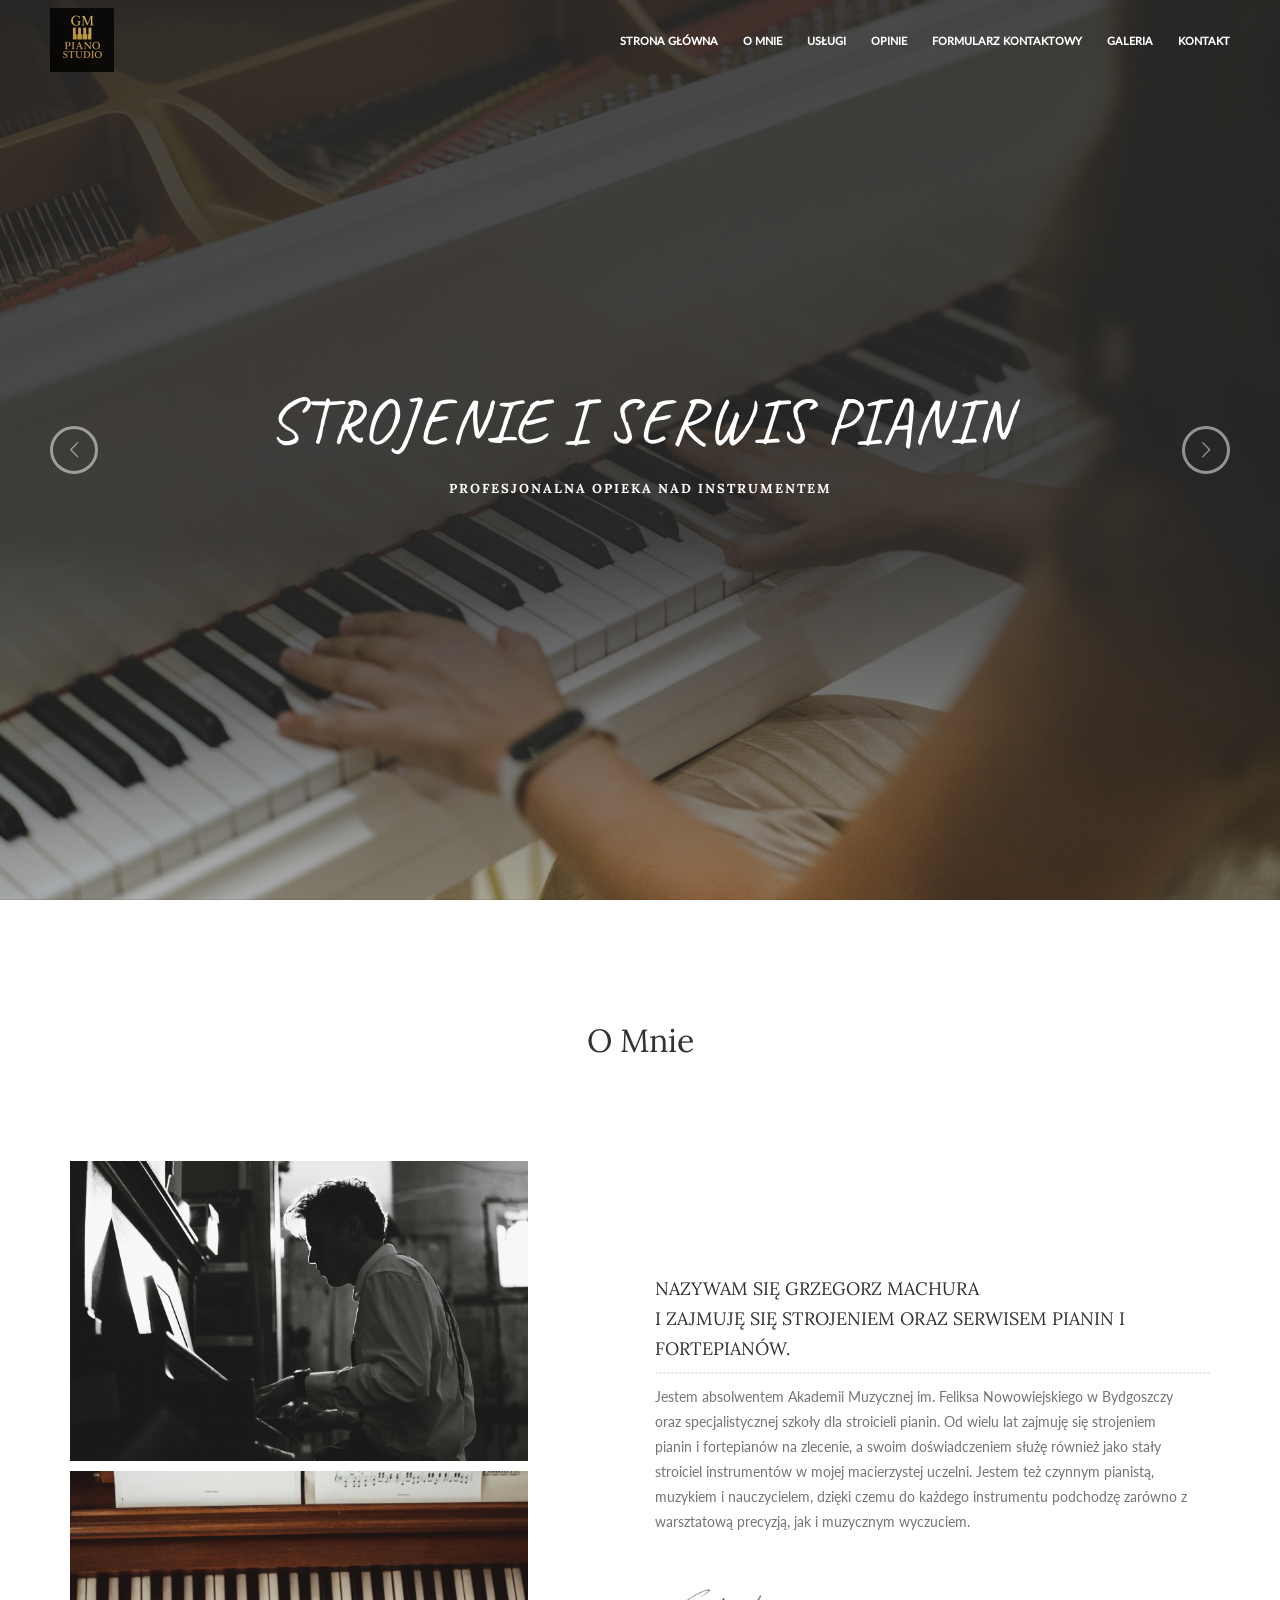
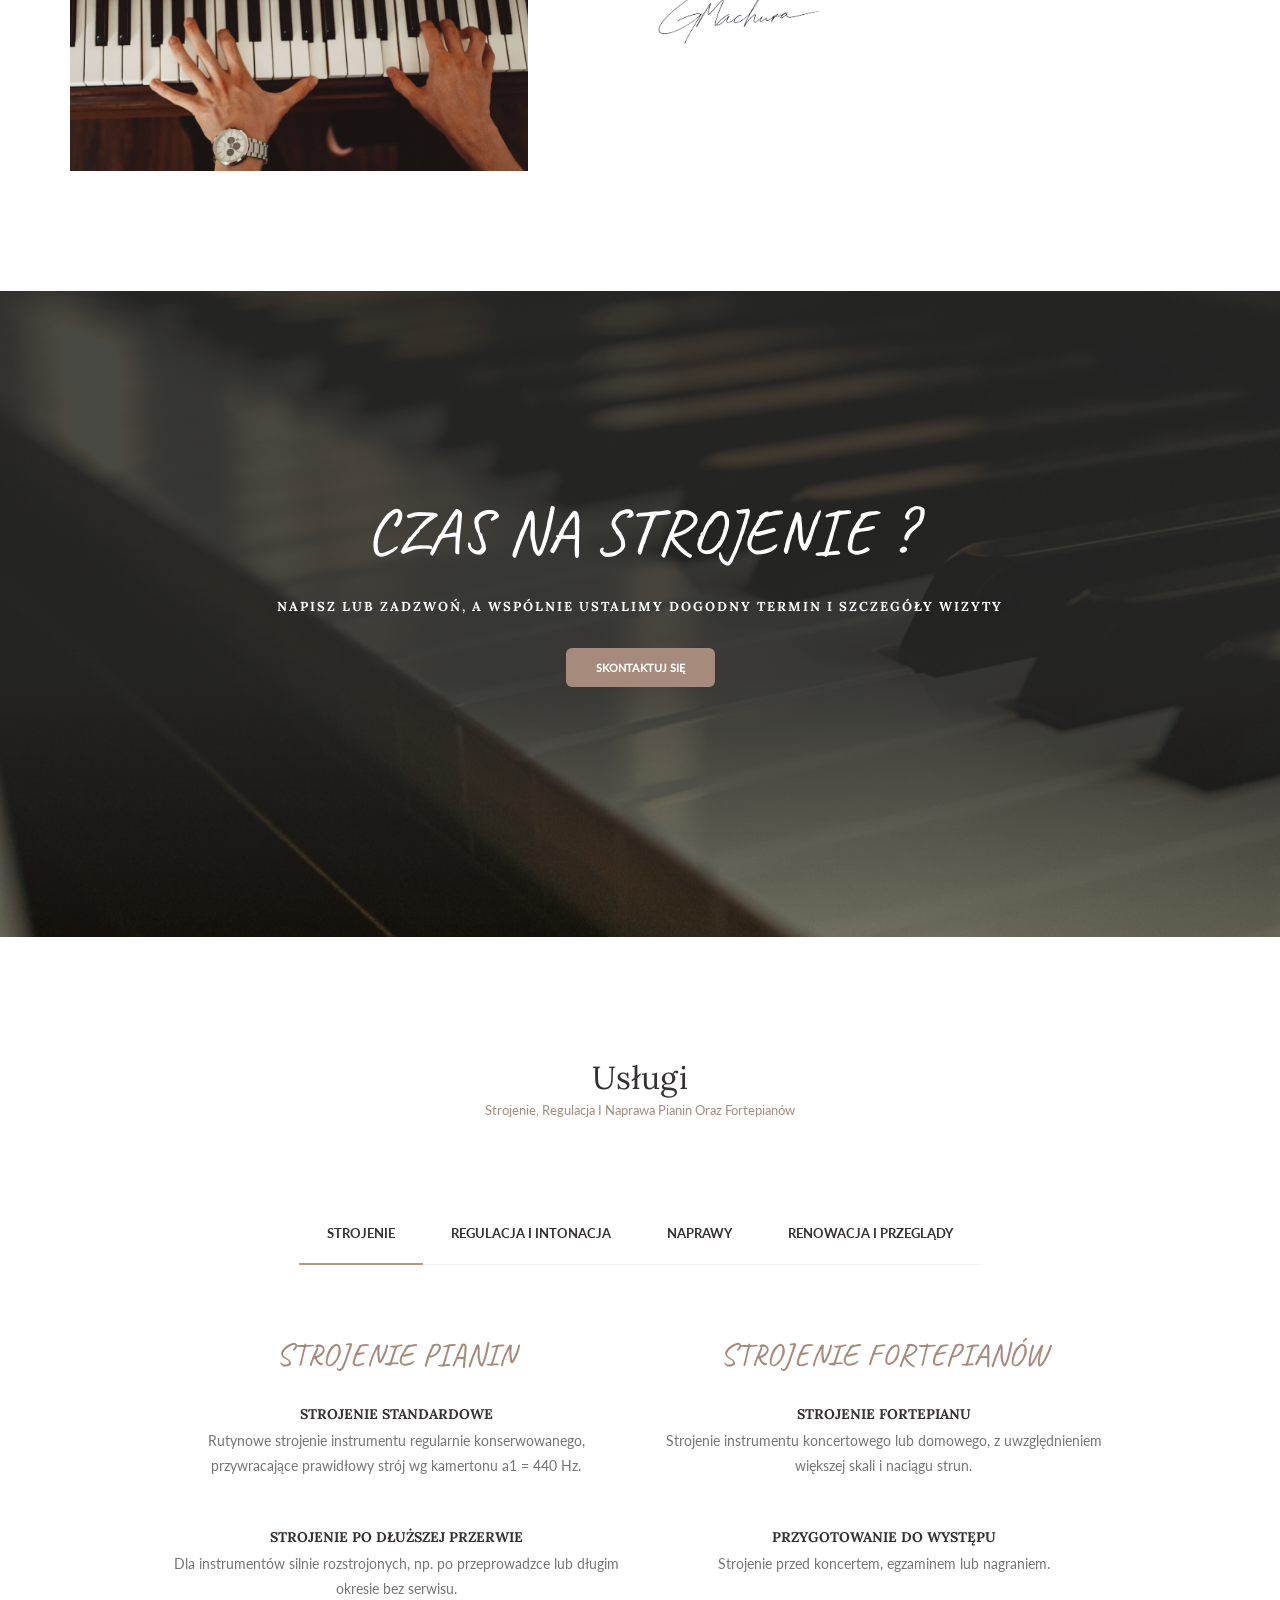
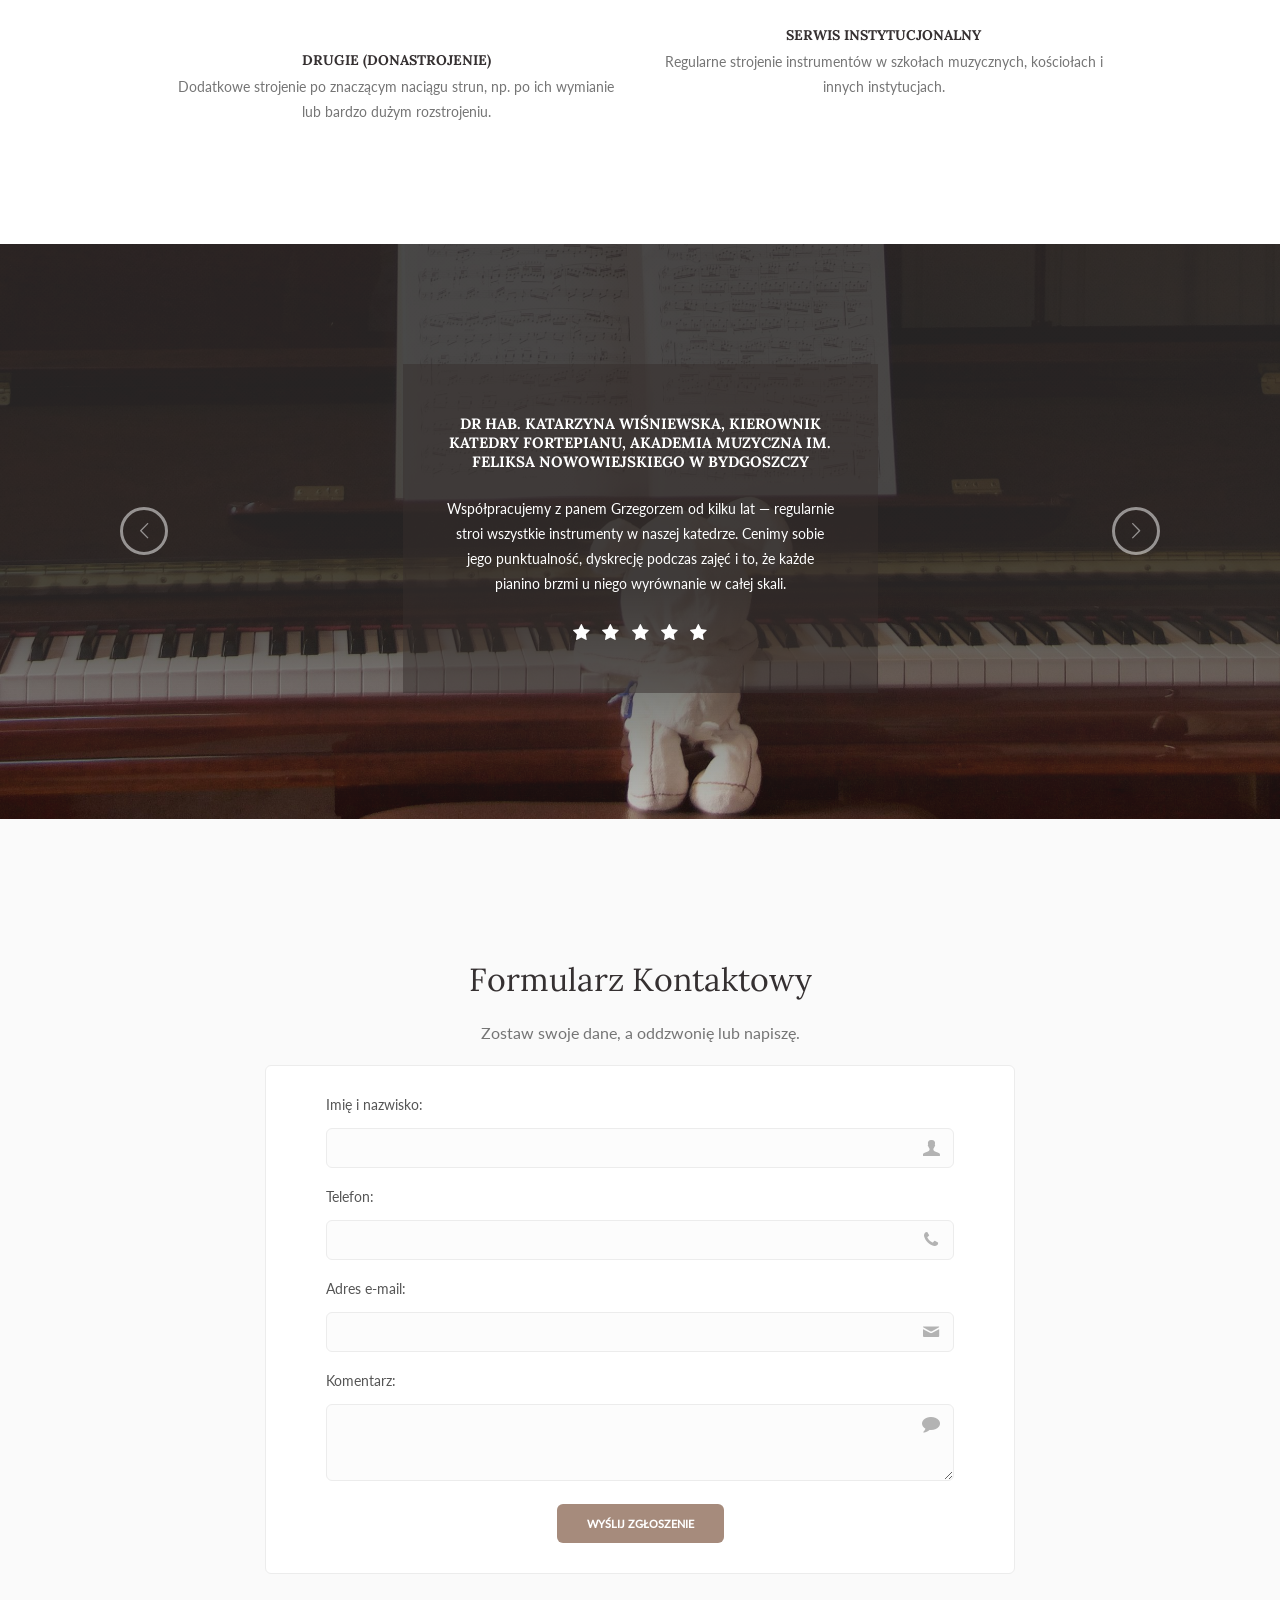
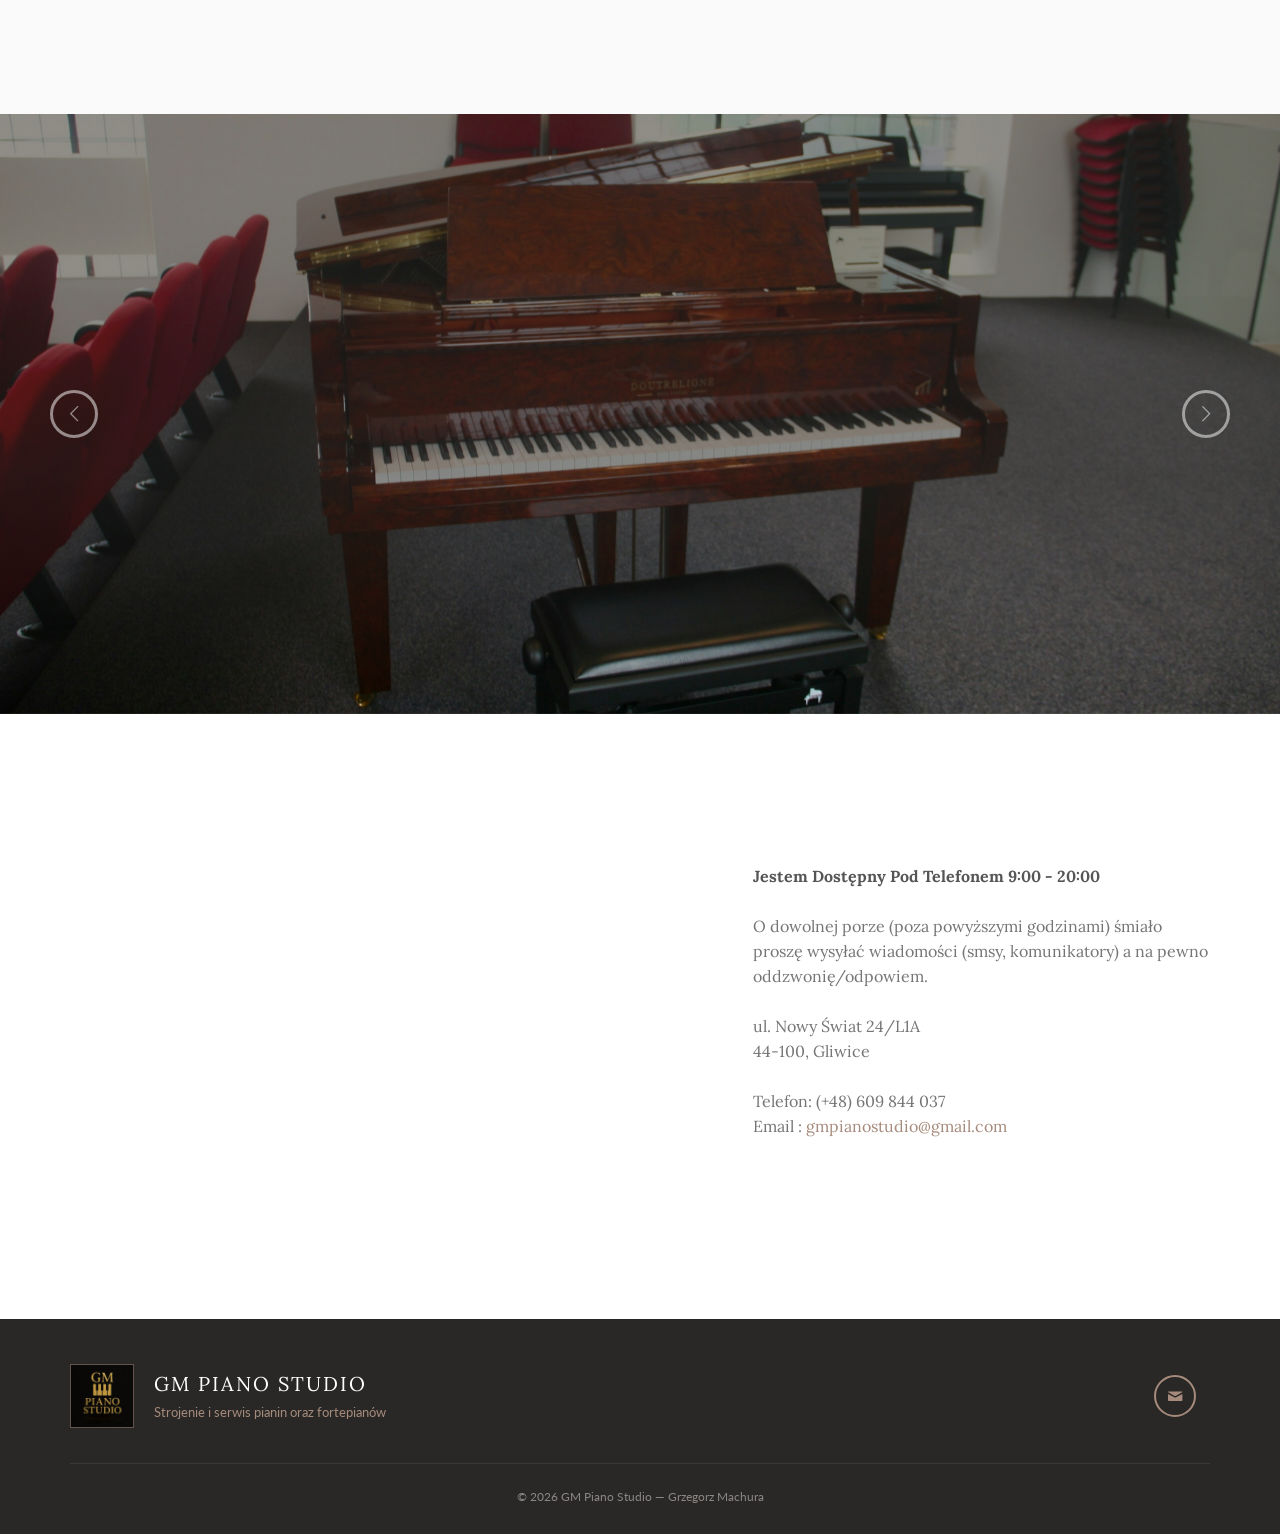
==== commit 686797cf: "bez pianin" ====
--- a/index.html
+++ b/index.html
@@ -87,7 +87,7 @@
                   <!--Row-->
                   <div class="row">
                      <div class="col-sm-12 text-center">
-                        <h1 class="large">STROJENIE I SERWIS PIANIN ORAZ FORTEPIANÓW </h1>
+                        <h1 class="large">STROJENIE I SERWIS PIANIN</h1>
                         <!-- <h1 class="large">Strojenie i serwis pianin oraz fortepianów</h1> -->
                         <br>
                         <p class="lead">Profesjonalna opieka nad instrumentem</p>
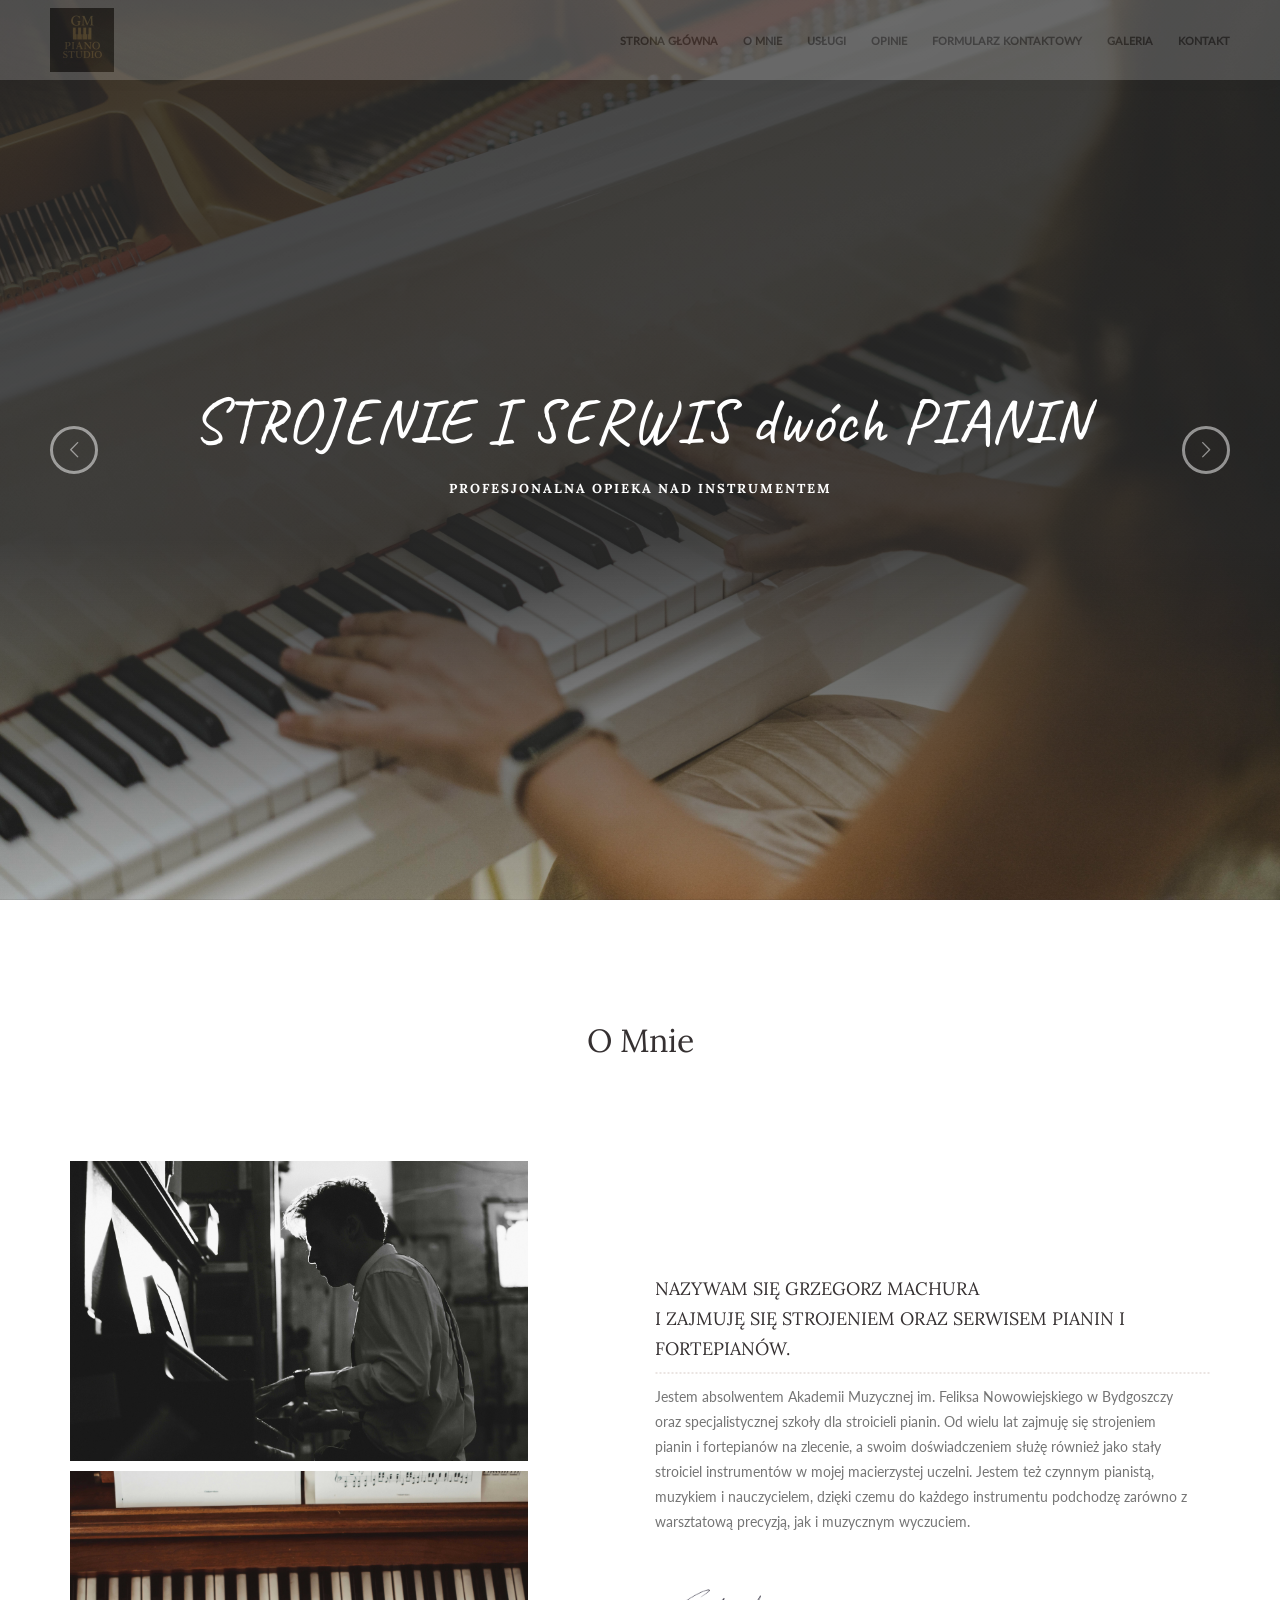
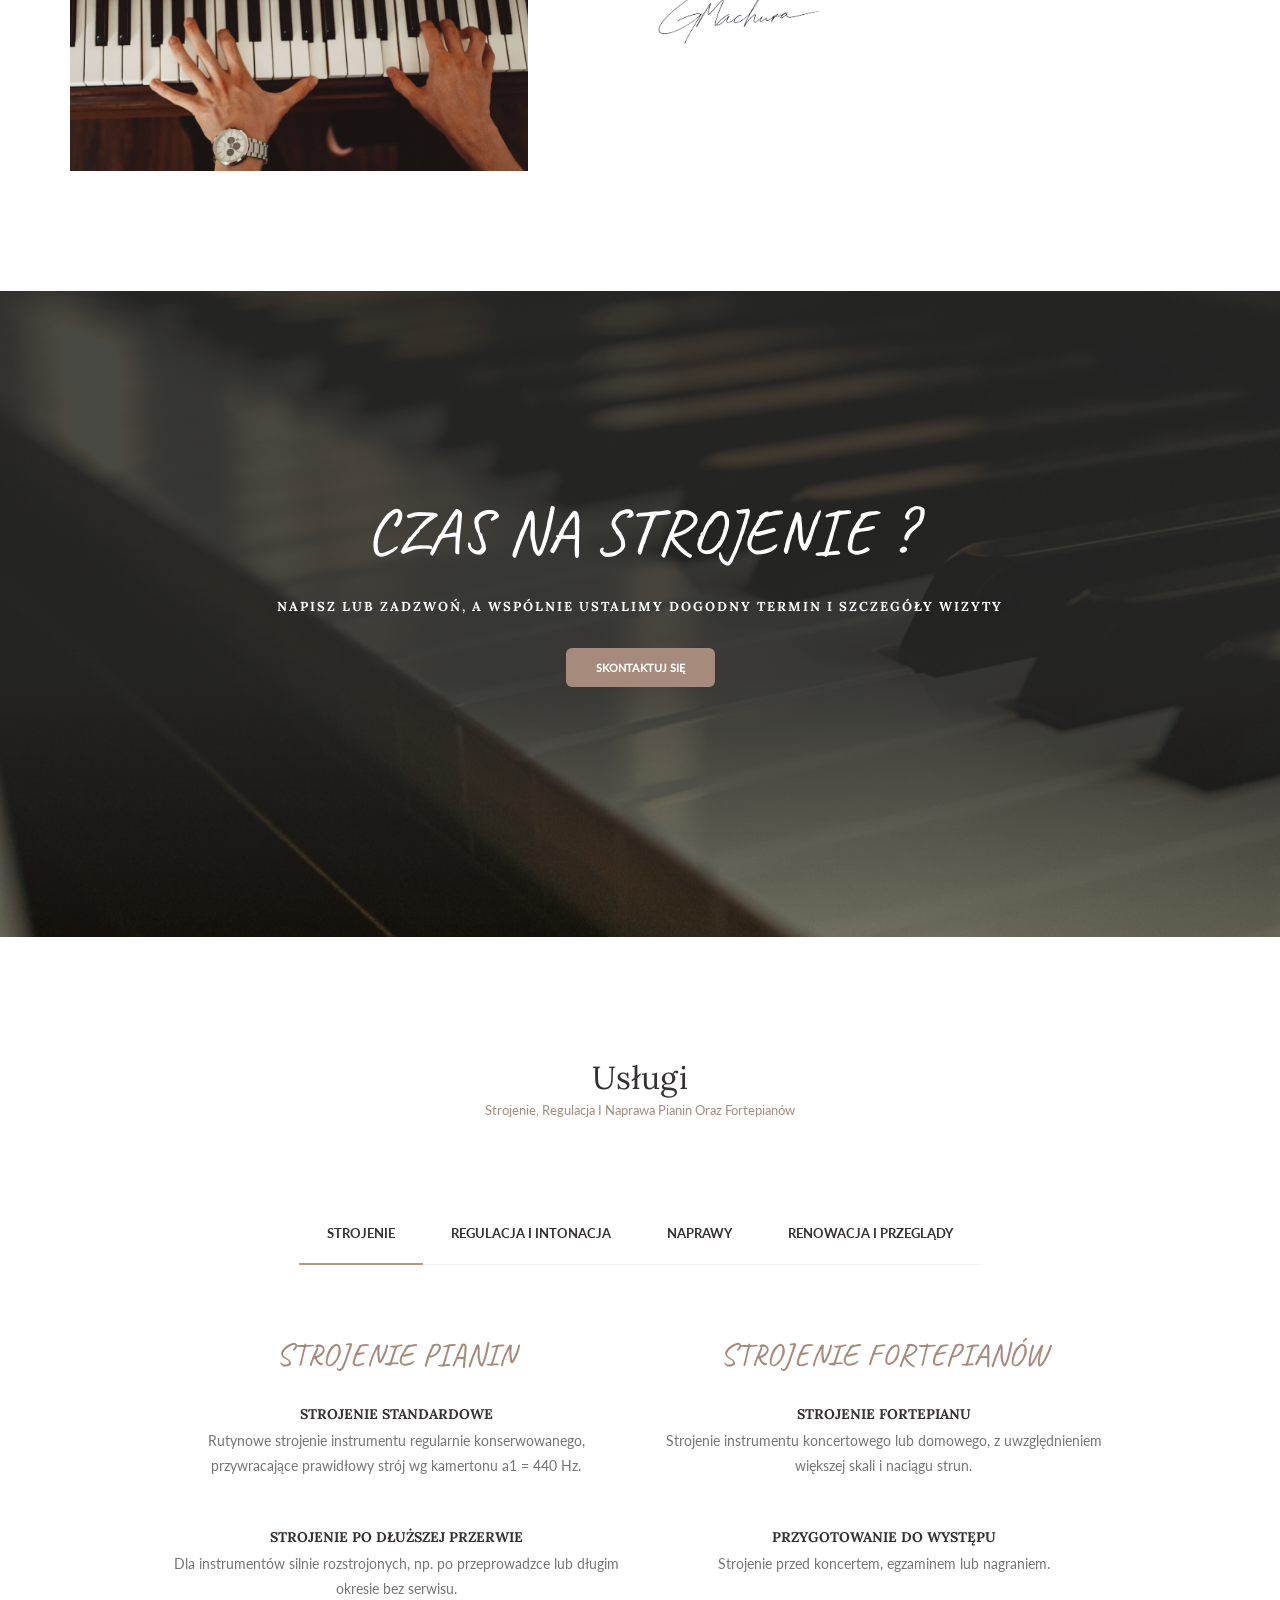
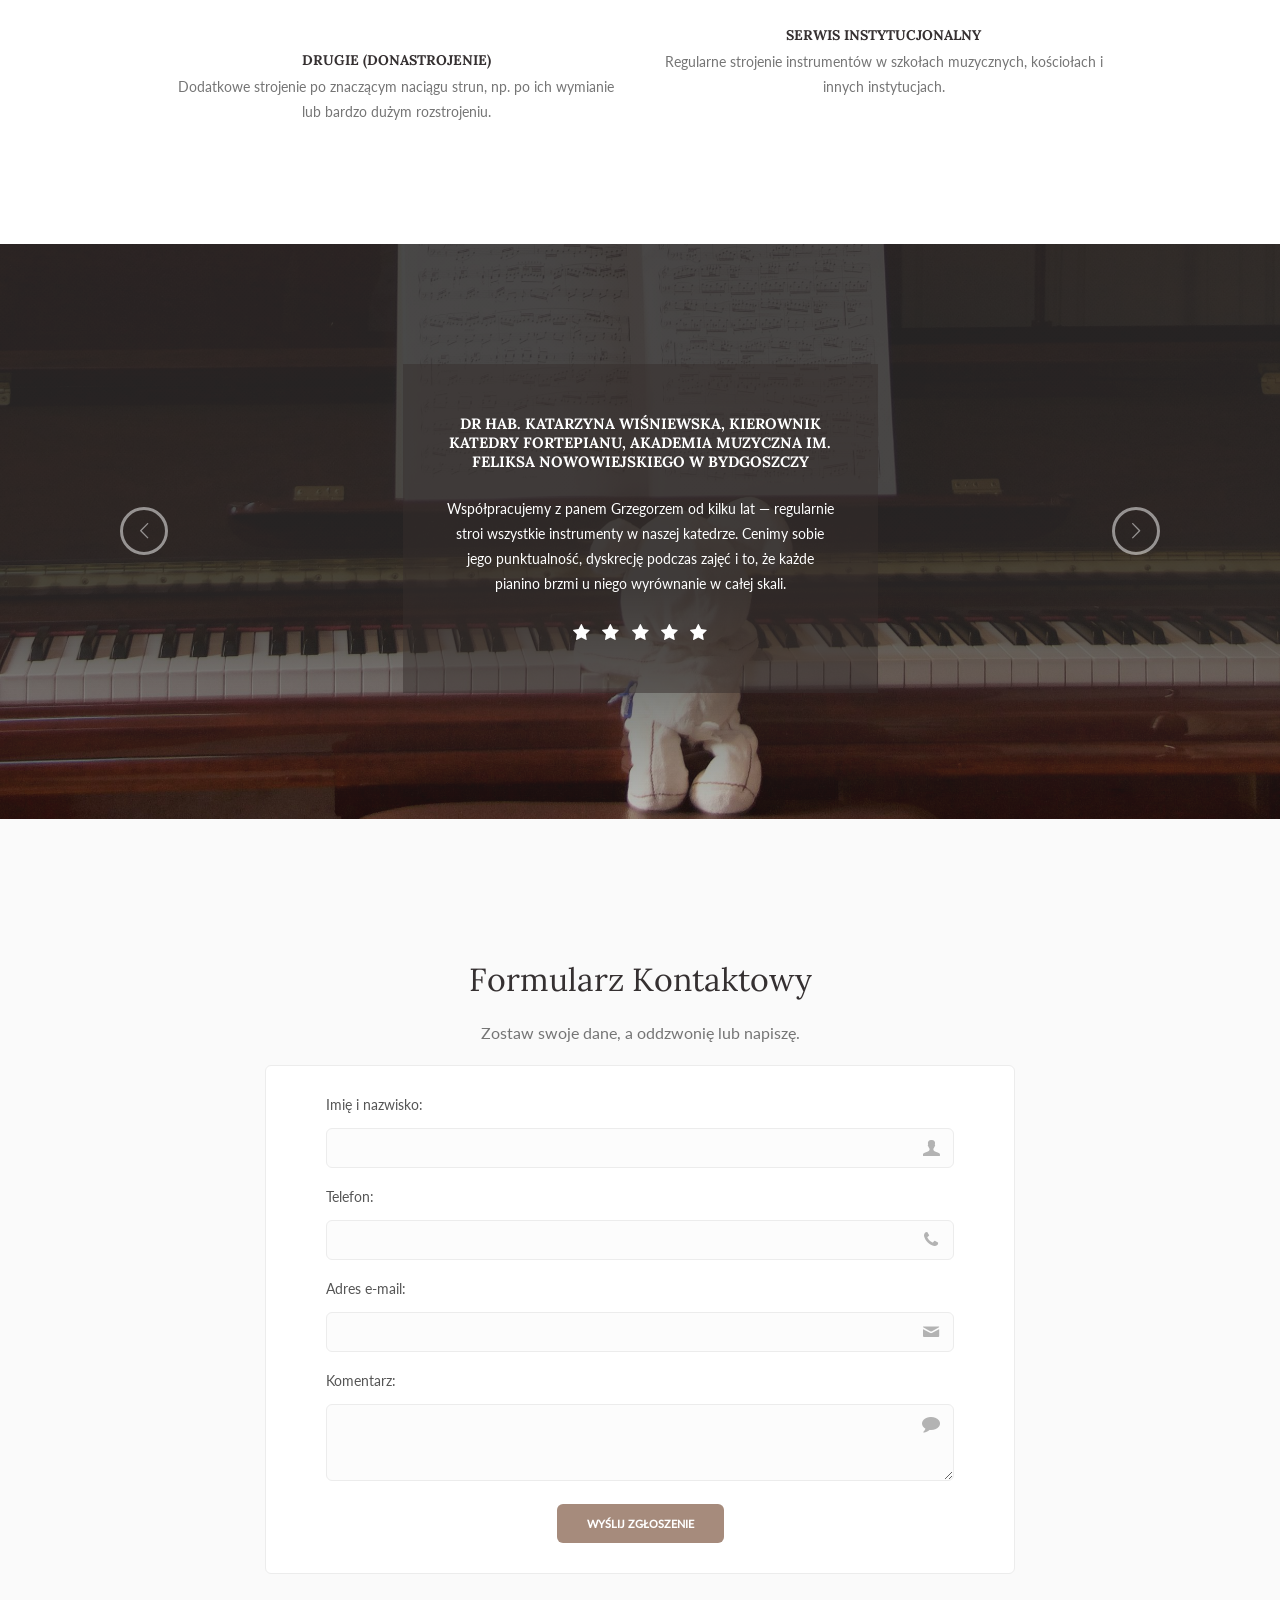
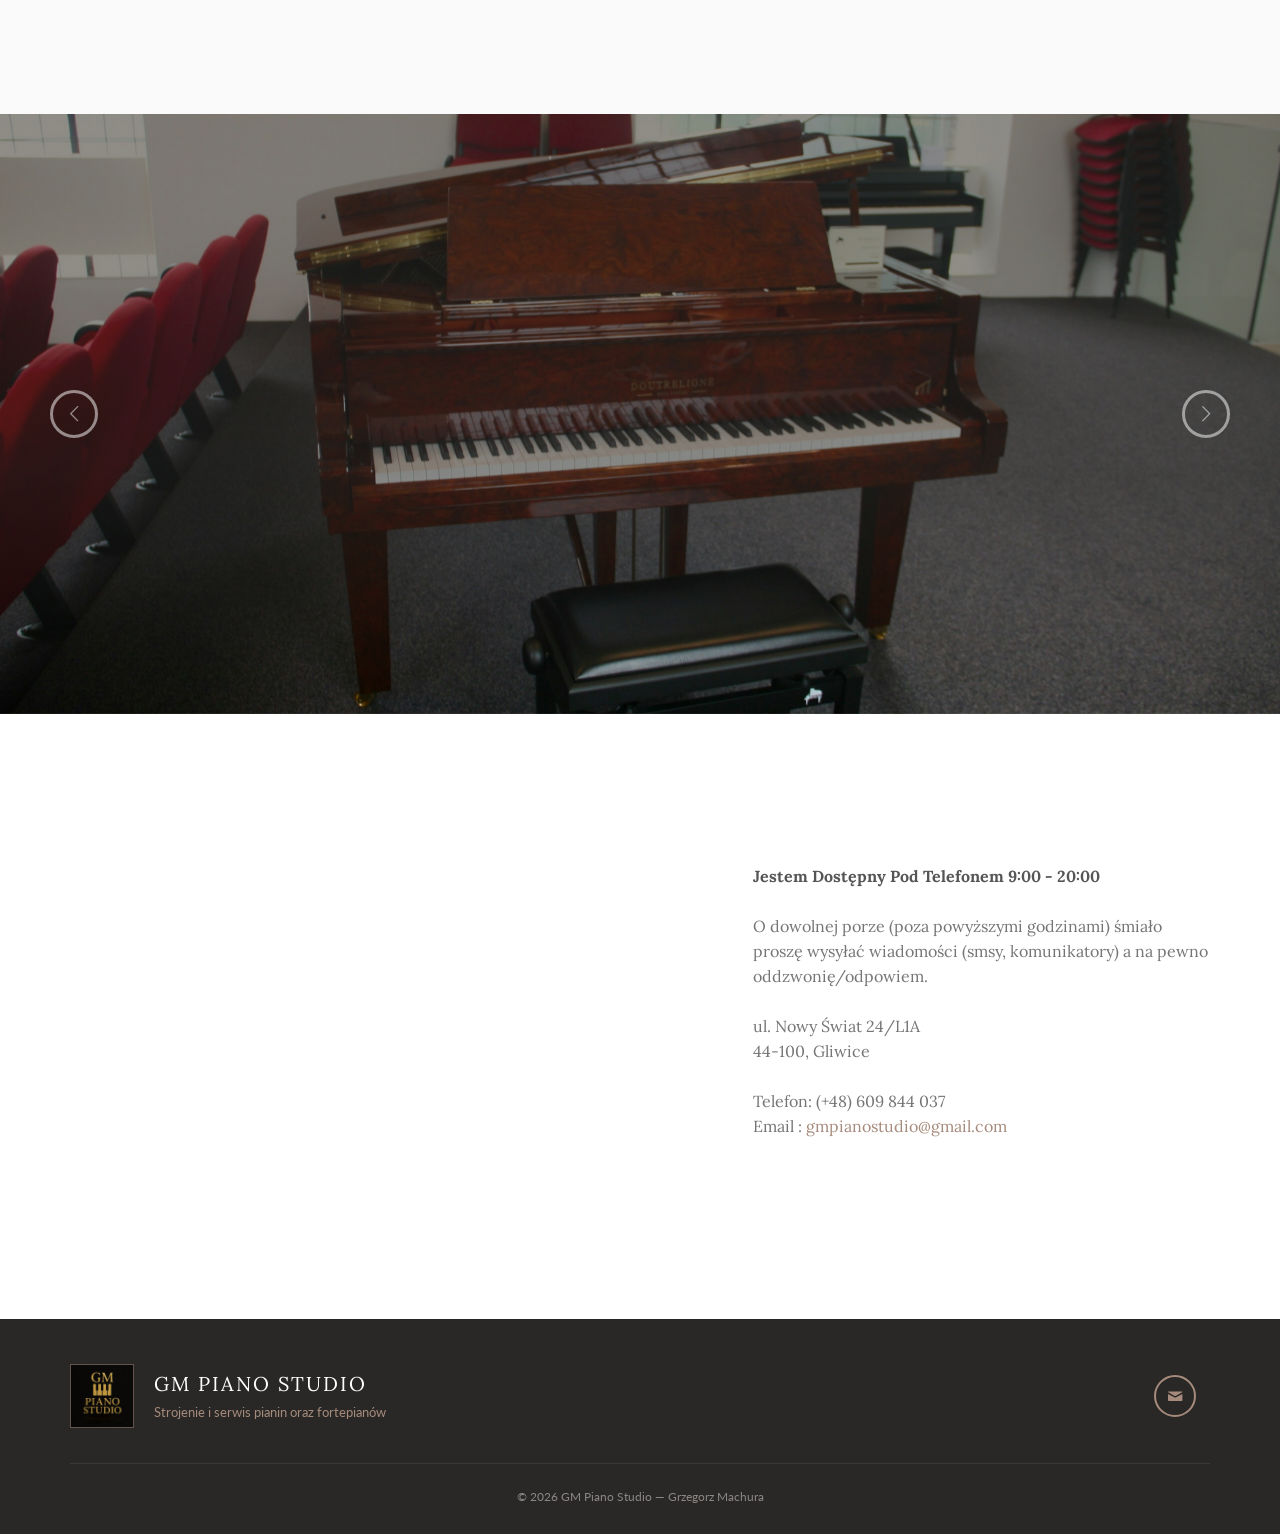
==== commit 7259a954: "dwóch" ====
--- a/index.html
+++ b/index.html
@@ -87,8 +87,8 @@
                   <!--Row-->
                   <div class="row">
                      <div class="col-sm-12 text-center">
-                        <h1 class="large">STROJENIE I SERWIS PIANIN</h1>
-                        <!-- <h1 class="large">Strojenie i serwis pianin oraz fortepianów</h1> -->
+                        <h1 class="large">STROJENIE I SERWIS dwóch PIANIN</h1>
+                        <!-- <h1 class="large">Strojenie i sechrwis pianin oraz fortepianów</h1> -->
                         <br>
                         <p class="lead">Profesjonalna opieka nad instrumentem</p>
 						
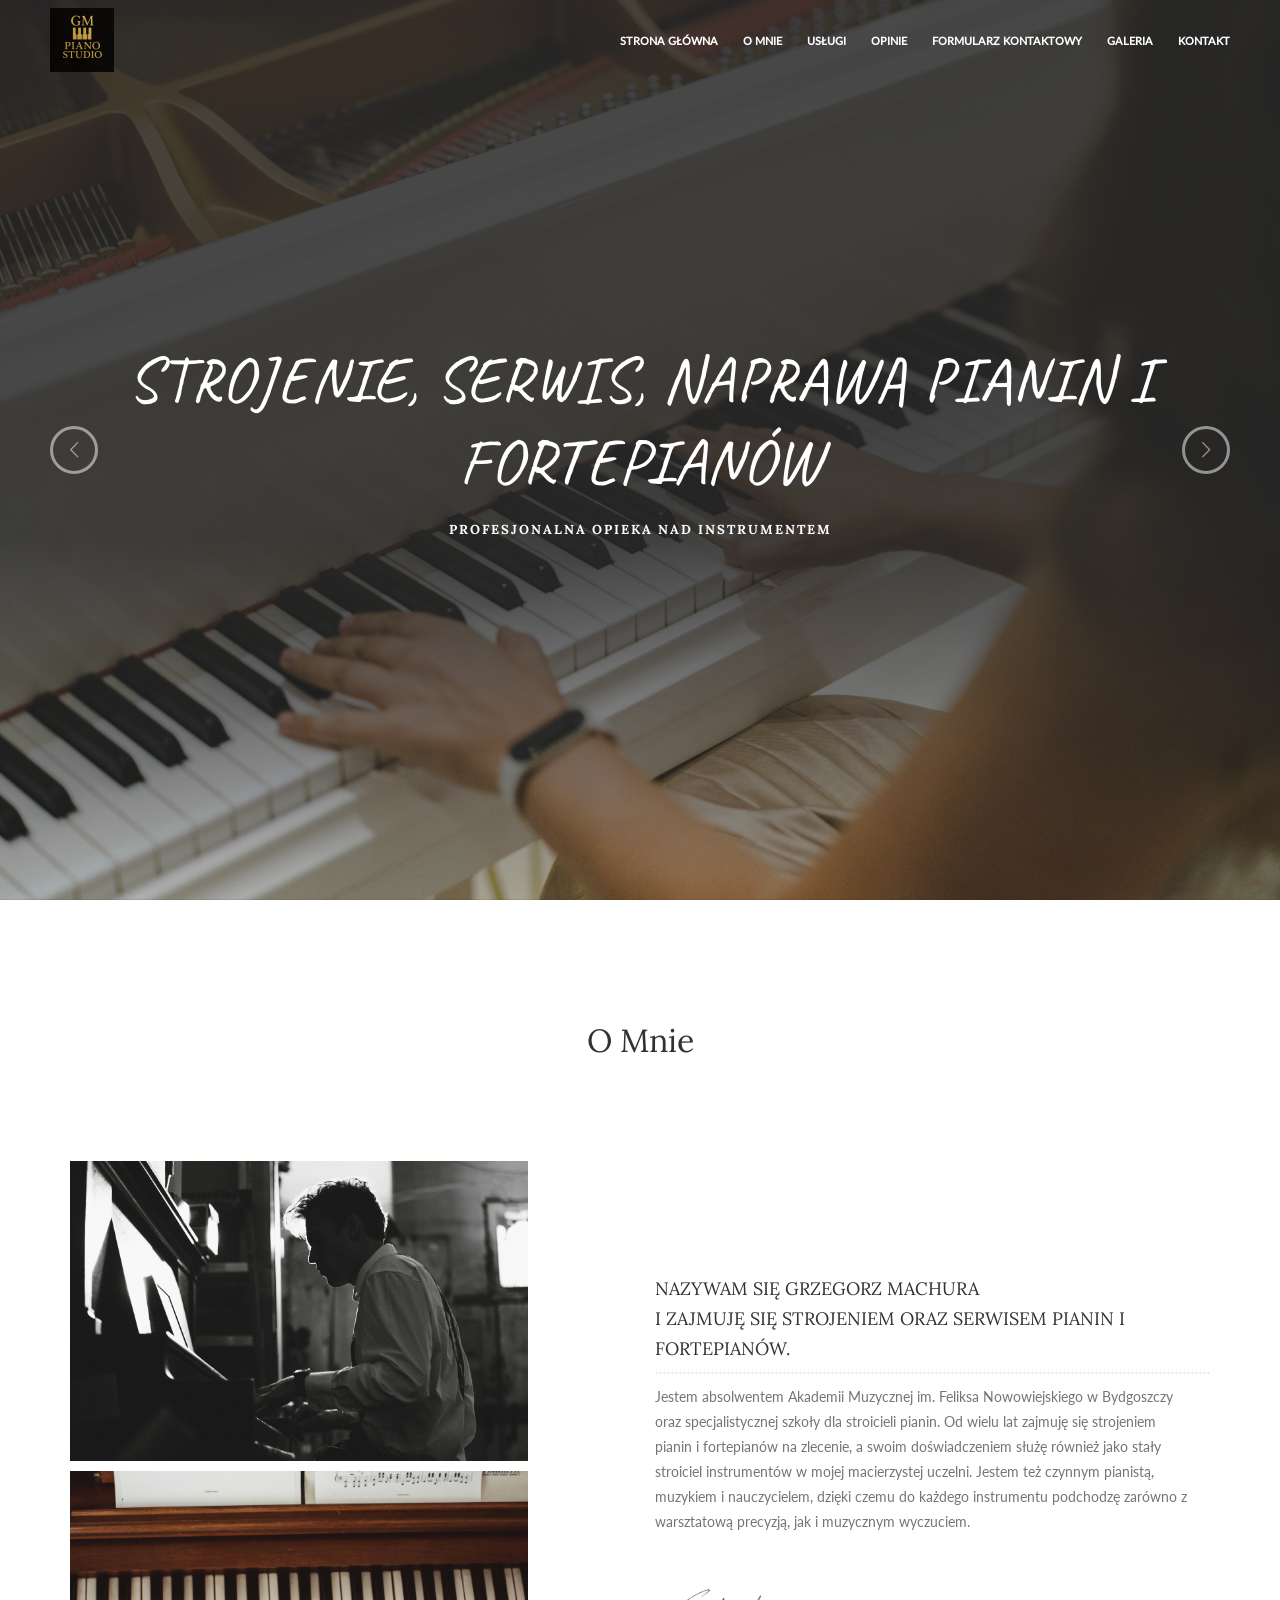
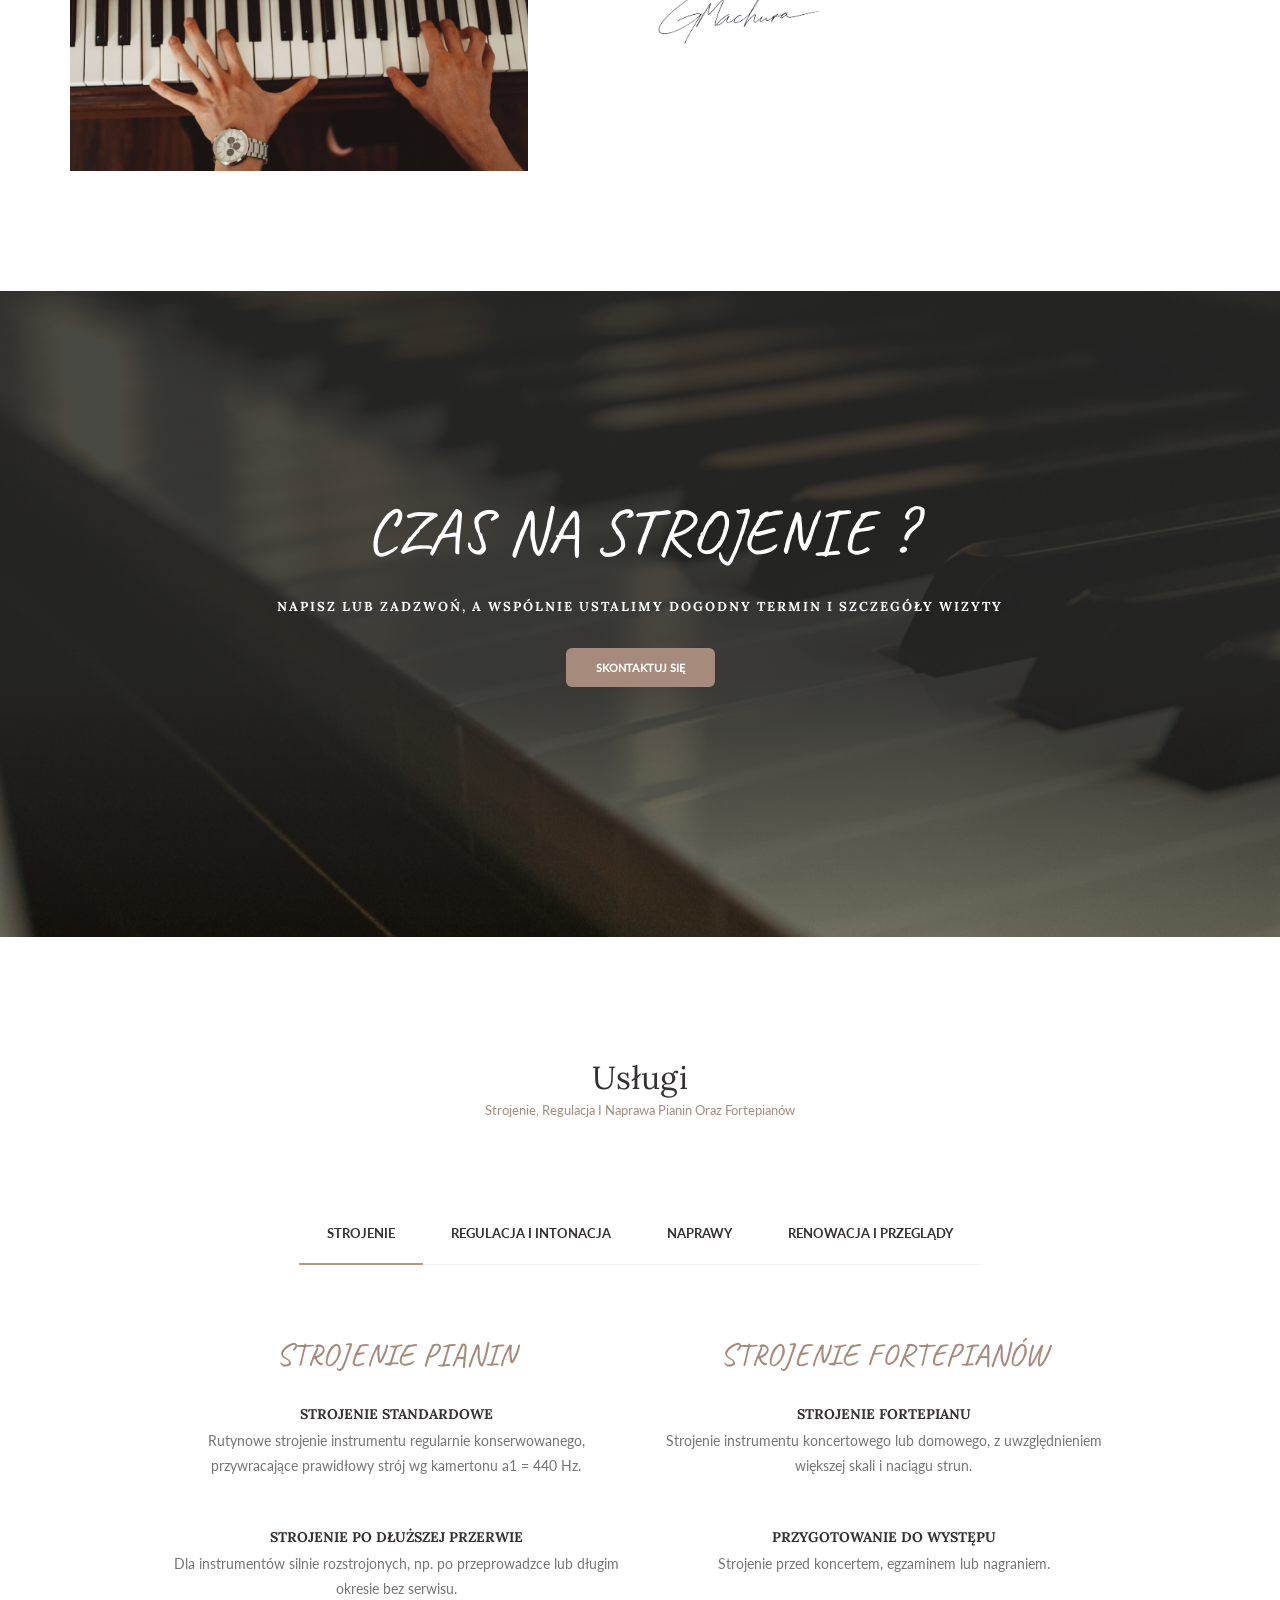
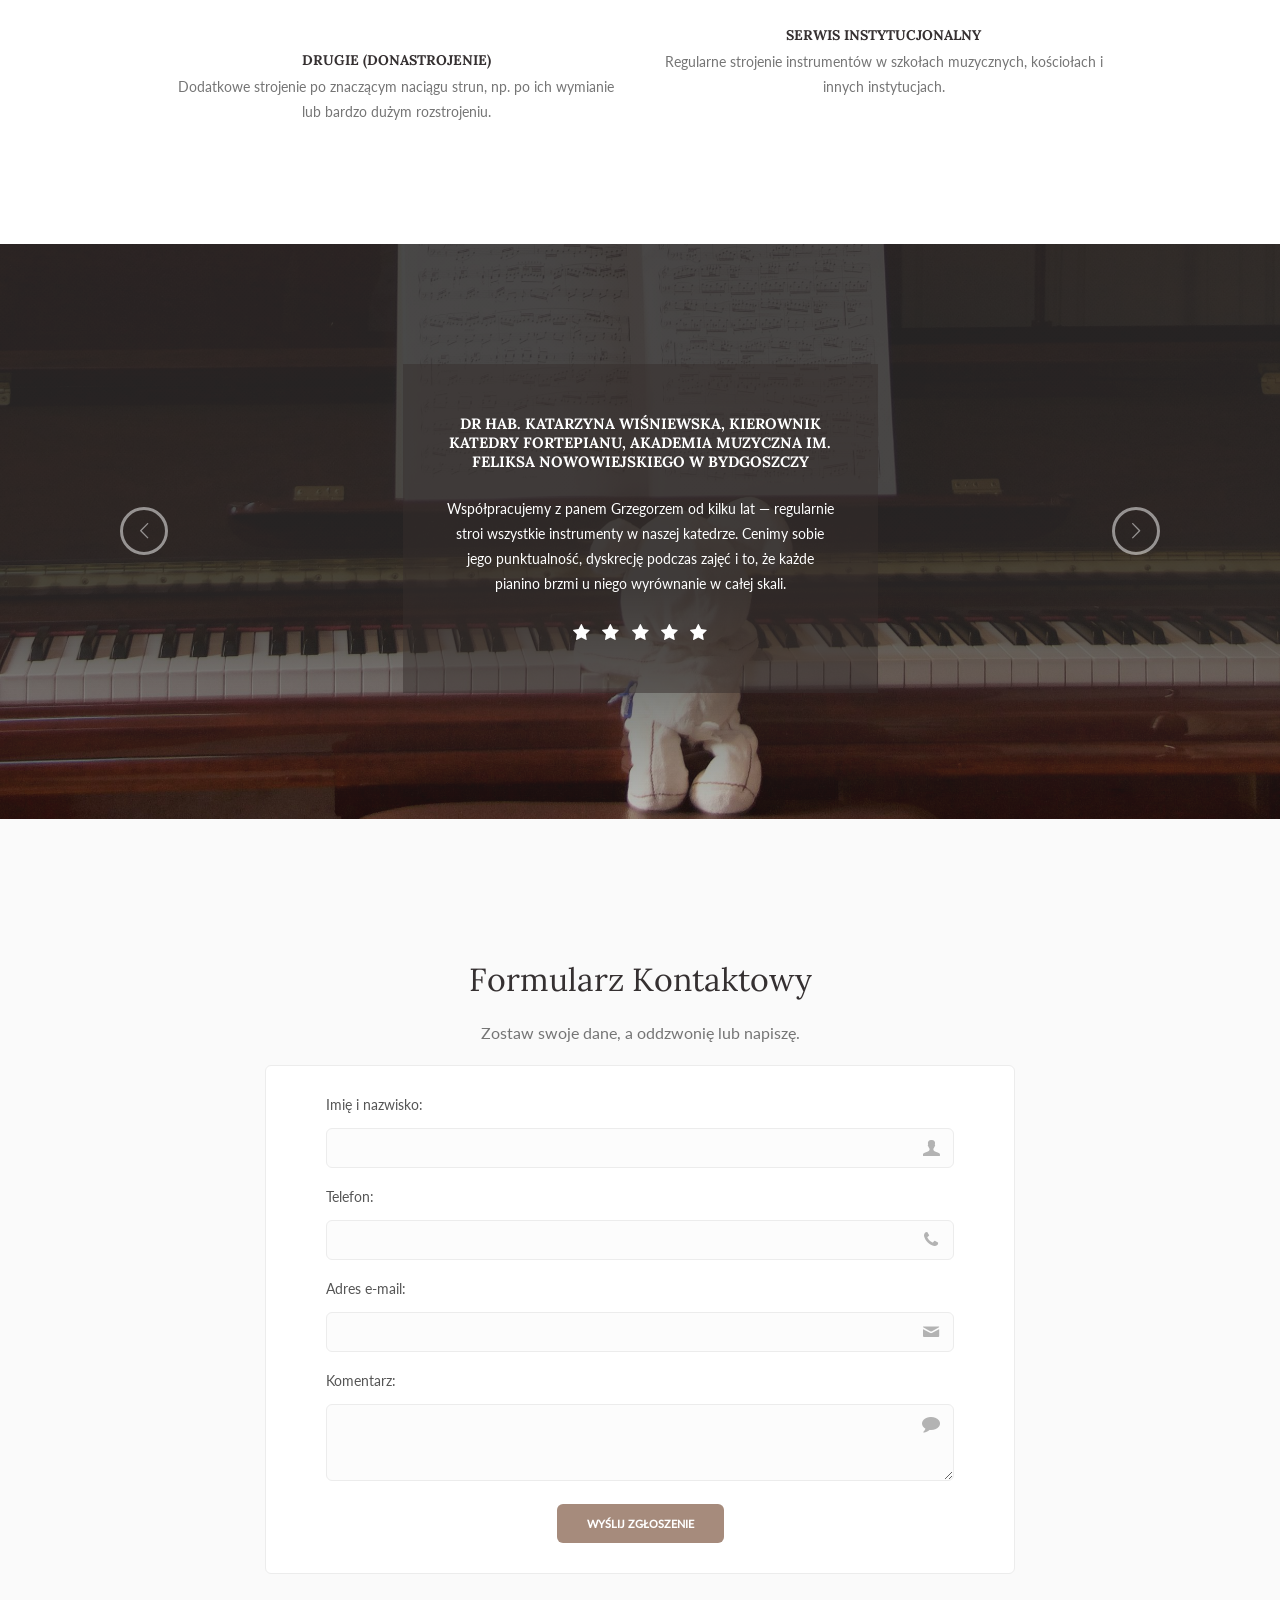
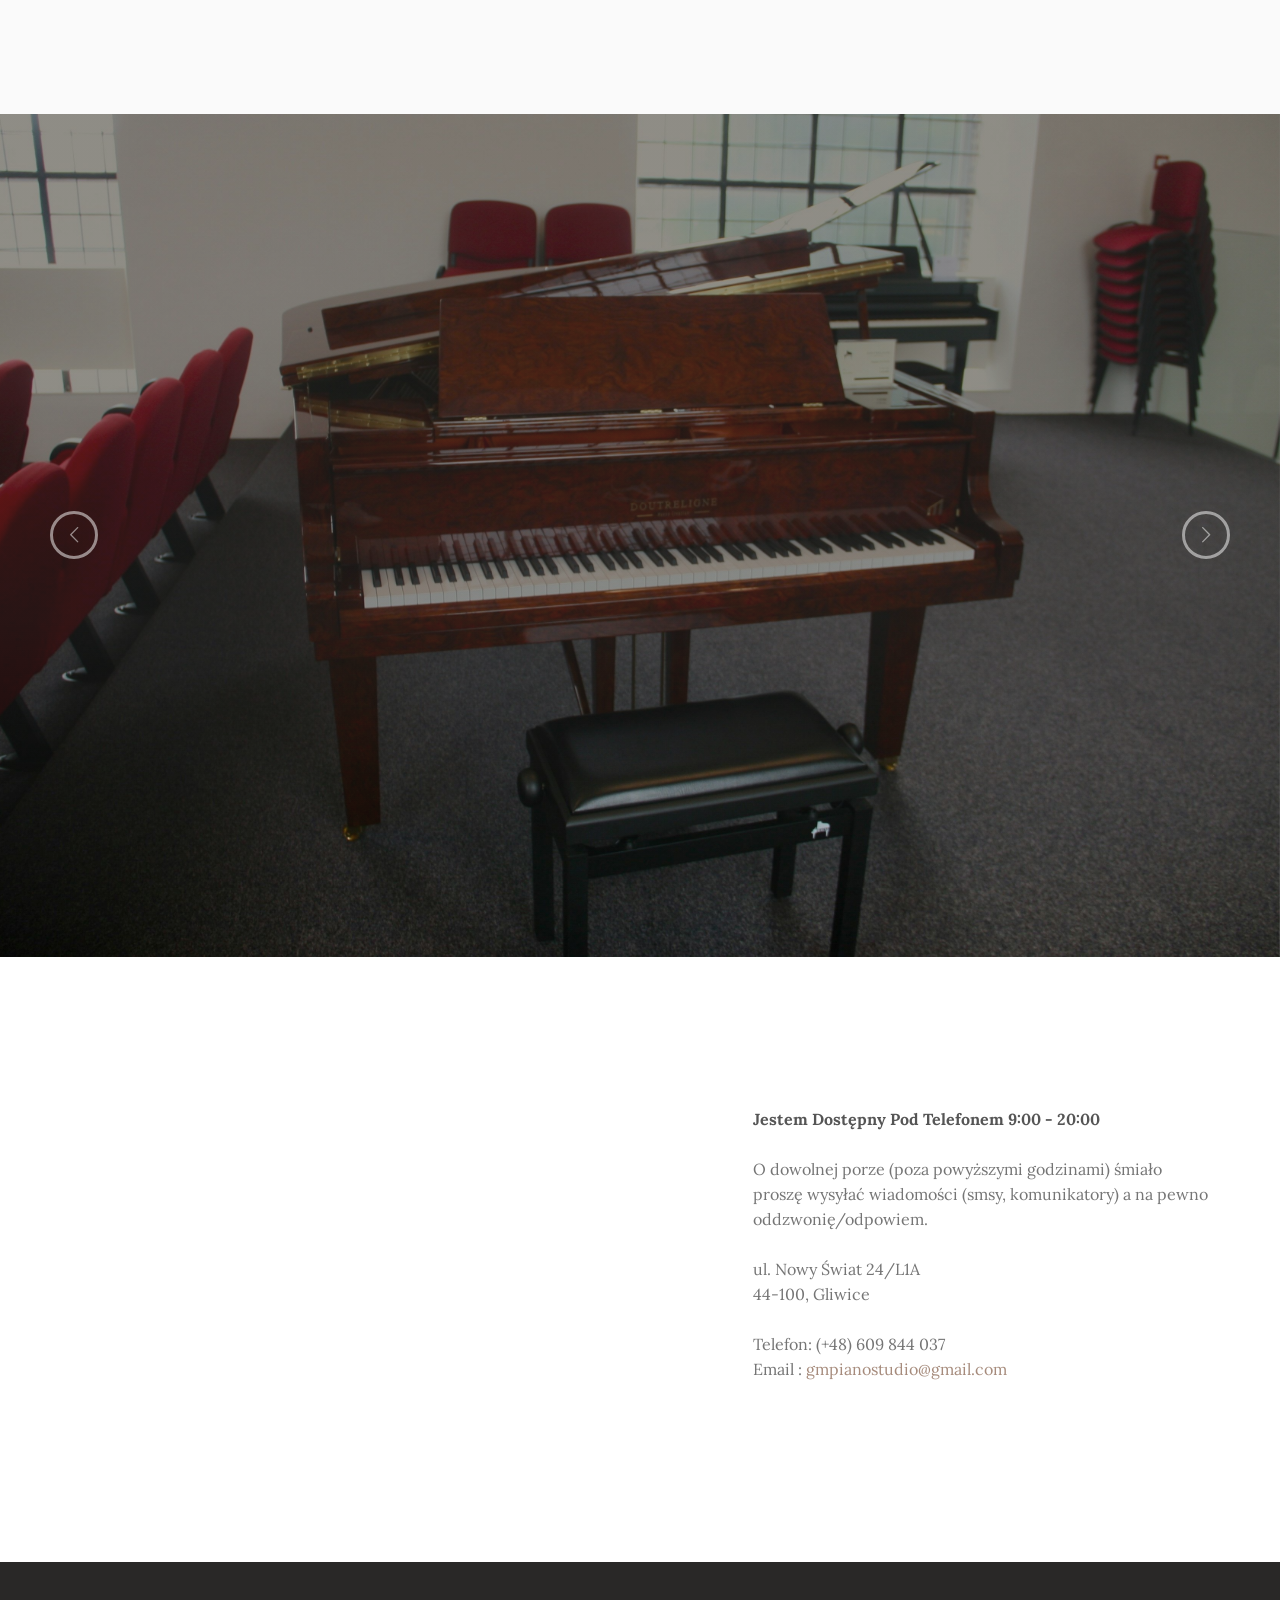
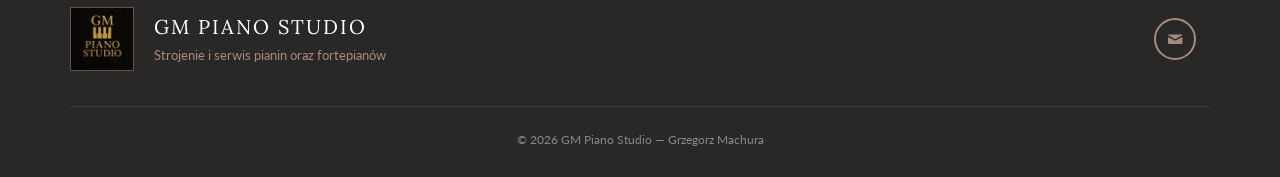
==== commit 7fe3320c: "poprawka startch błędów" ====
--- a/index.html
+++ b/index.html
@@ -5,7 +5,7 @@
    <head>
       <!-- Metas -->
       <meta charset="utf-8">
-      <title>GM Piano Studio - strojenie gitar i fortepianów</title>
+      <title>GM Piano Studio - strojenie, serwis, naprawa pianin i fortepianów</title>
       <meta name="description" content="">
       <meta name="viewport" content="width=device-width, initial-scale=1.0">
       <link rel="icon" type="image/x-icon" href="img/favicon.ico">
@@ -87,7 +87,7 @@
                   <!--Row-->
                   <div class="row">
                      <div class="col-sm-12 text-center">
-                        <h1 class="large">STROJENIE I SERWIS dwóch PIANIN</h1>
+                        <h1 class="large">STROJENIE, SERWIS, NAPRAWA PIANIN I FORTEPIANÓW</h1>
                         <!-- <h1 class="large">Strojenie i sechrwis pianin oraz fortepianów</h1> -->
                         <br>
                         <p class="lead">Profesjonalna opieka nad instrumentem</p>
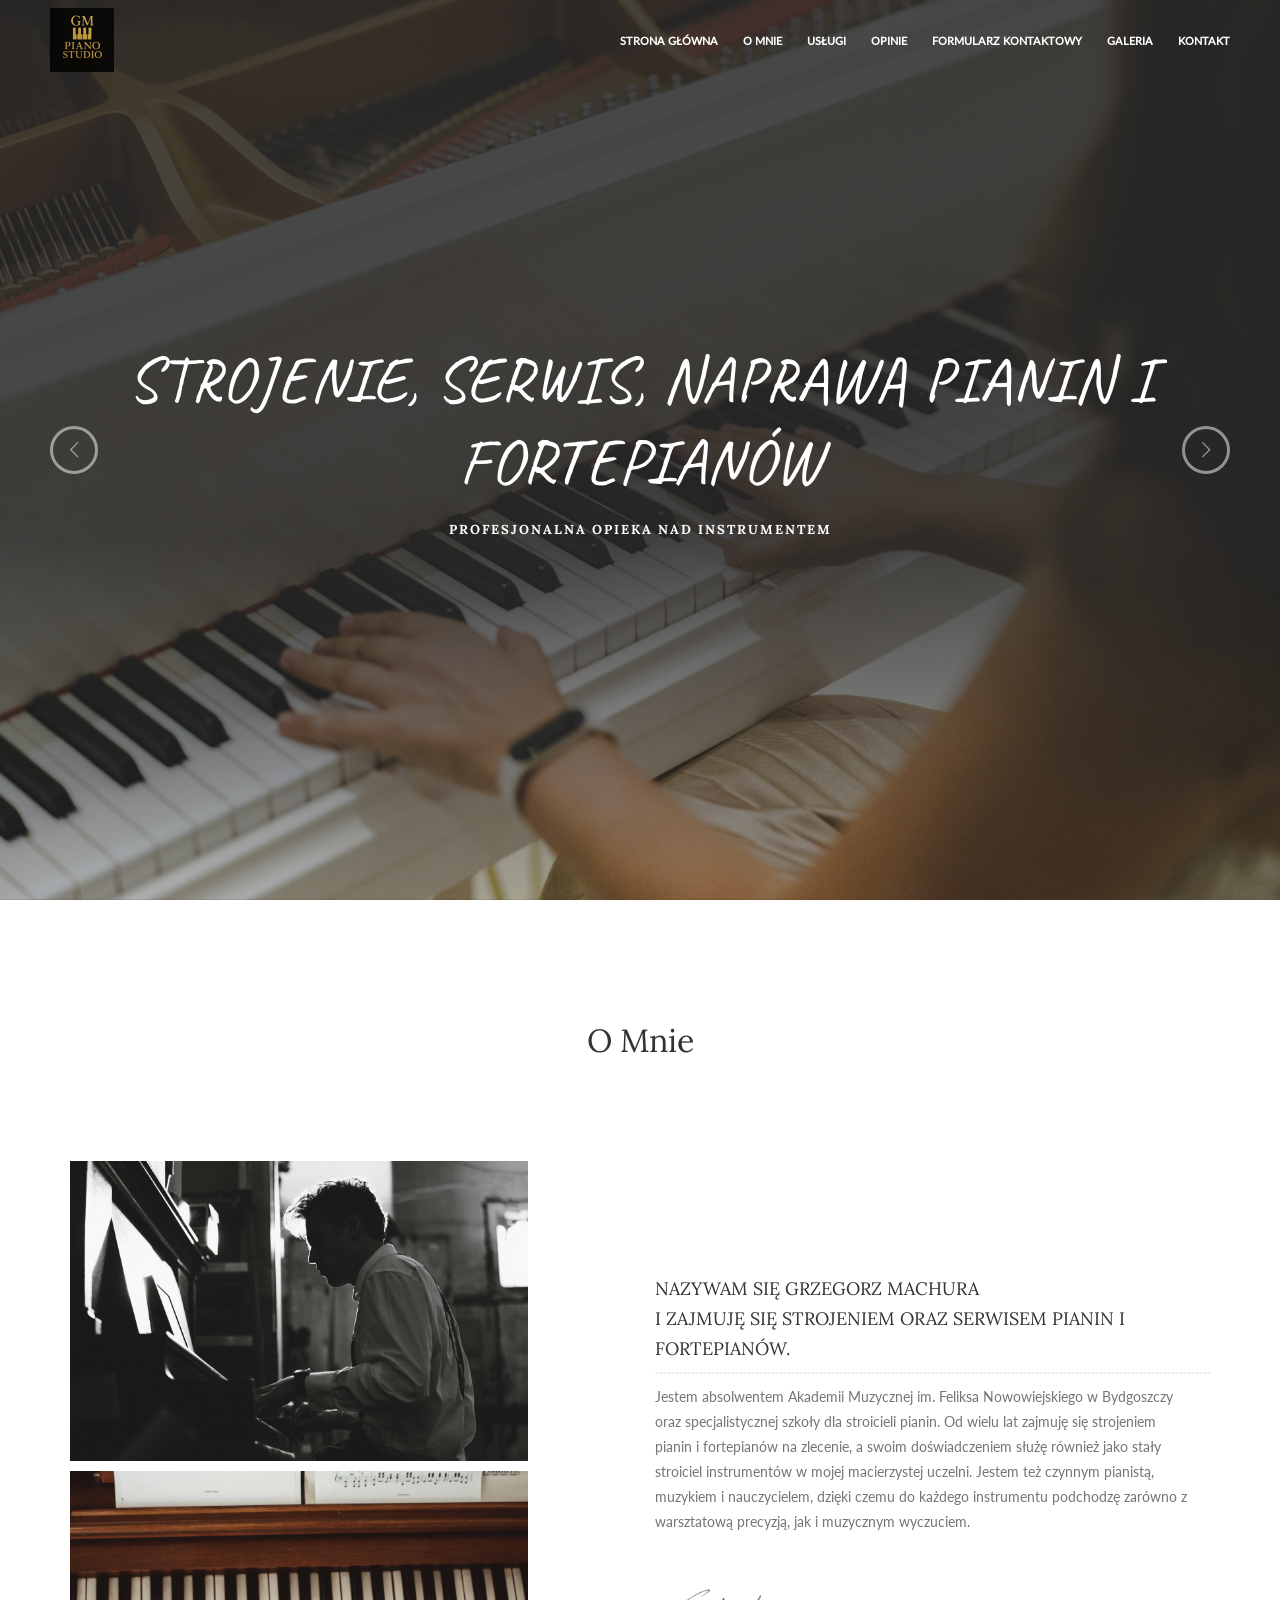
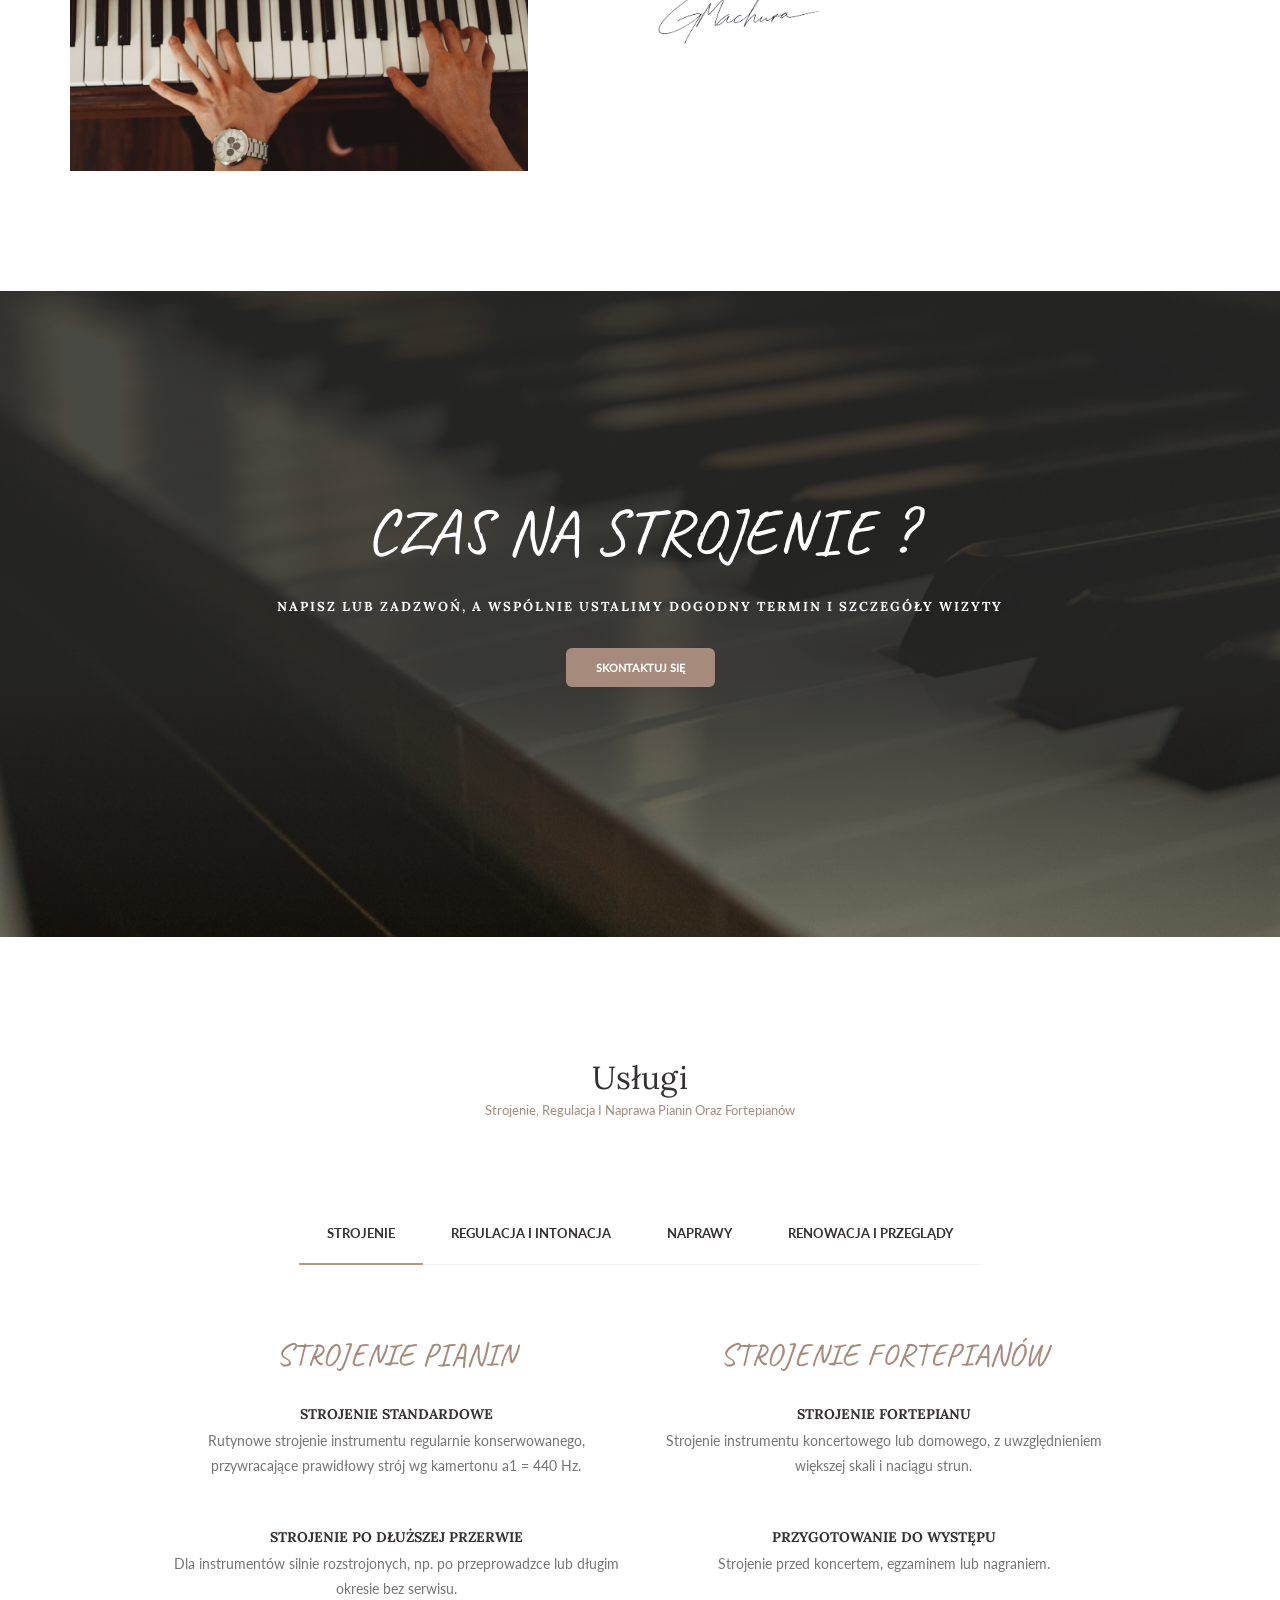
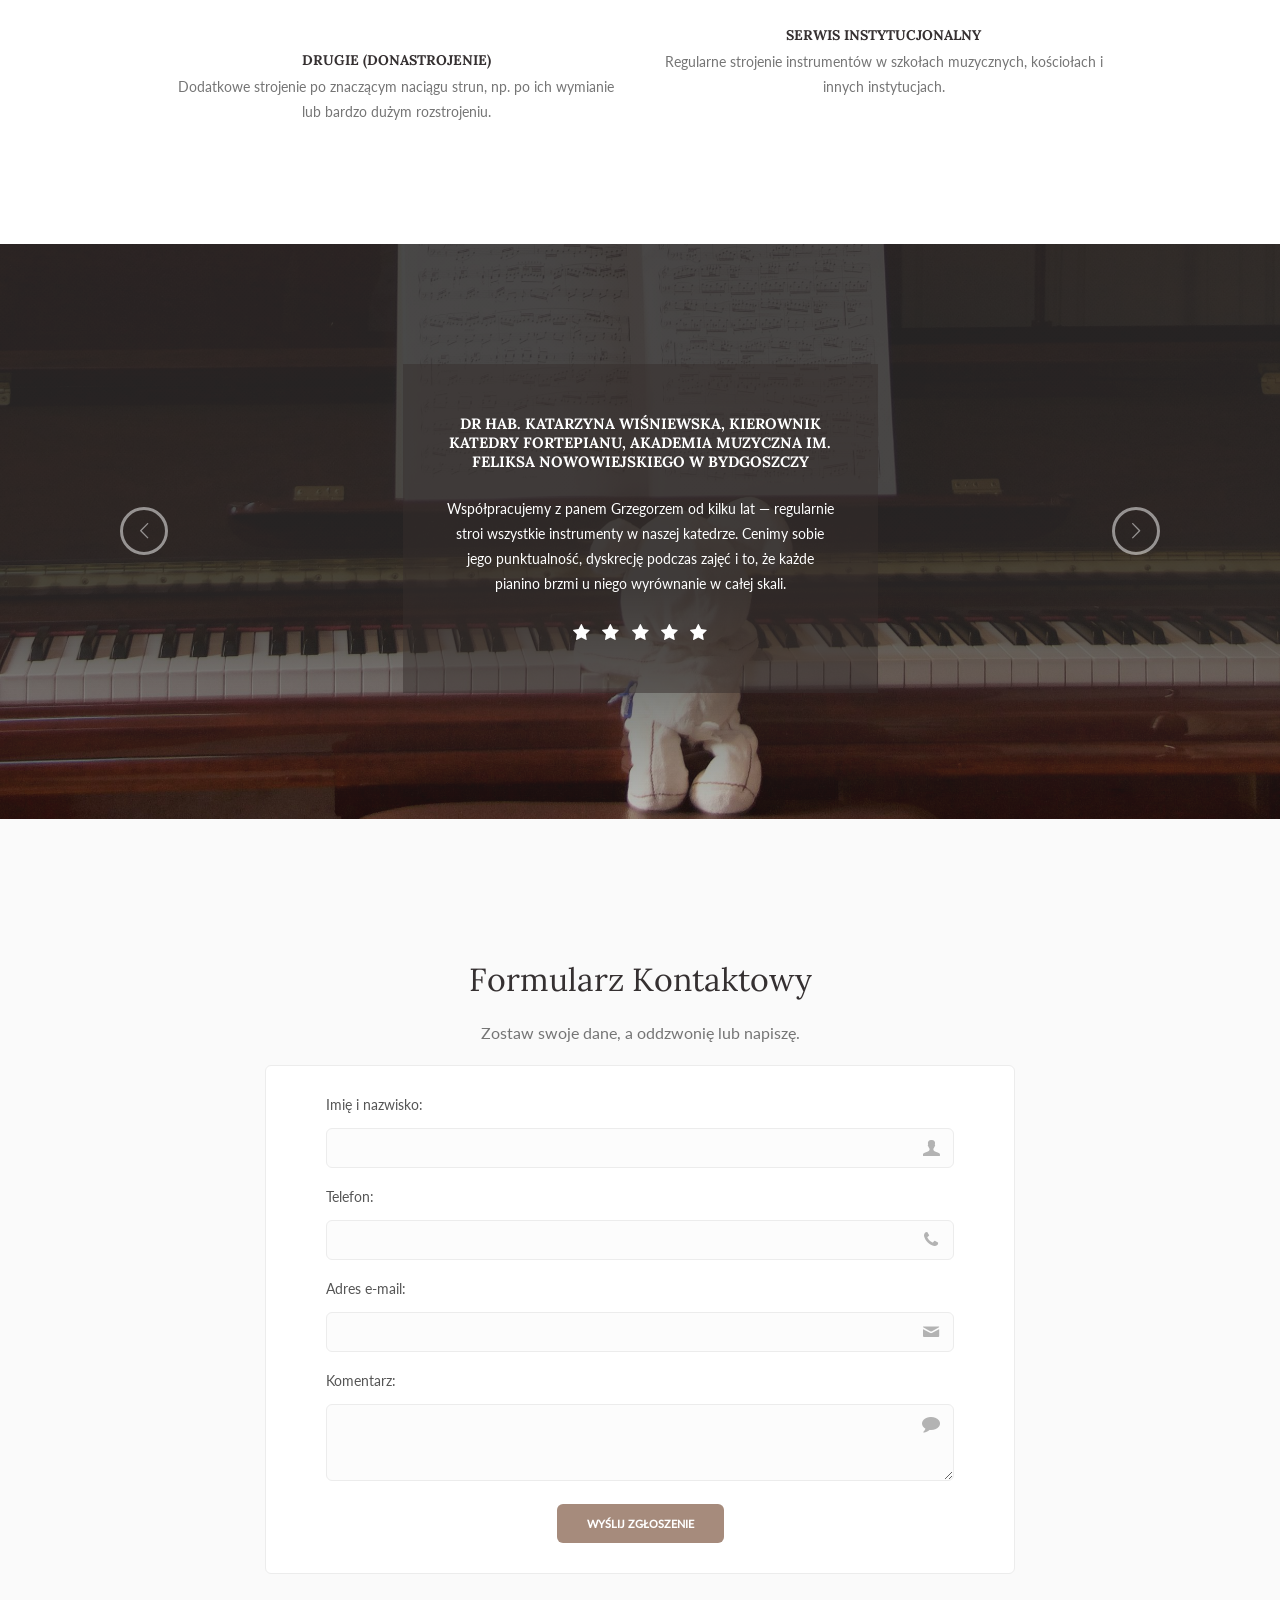
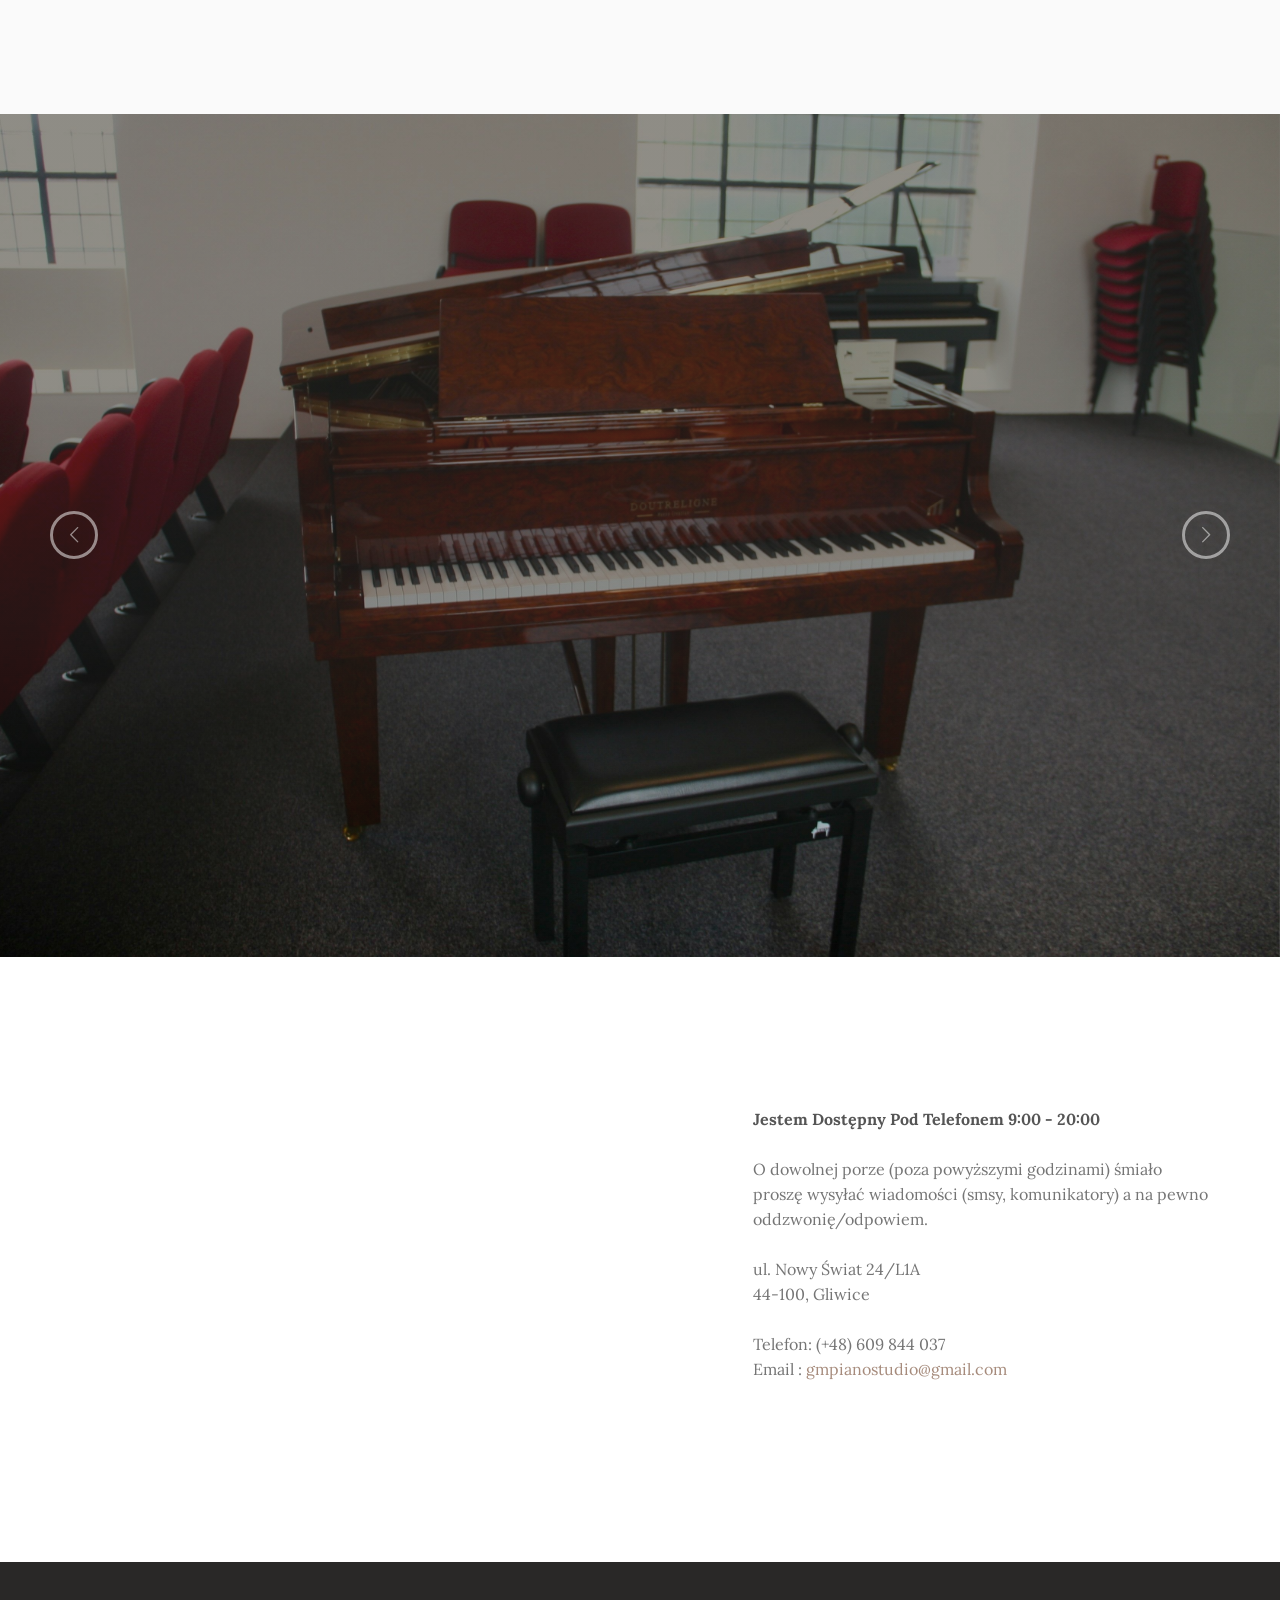
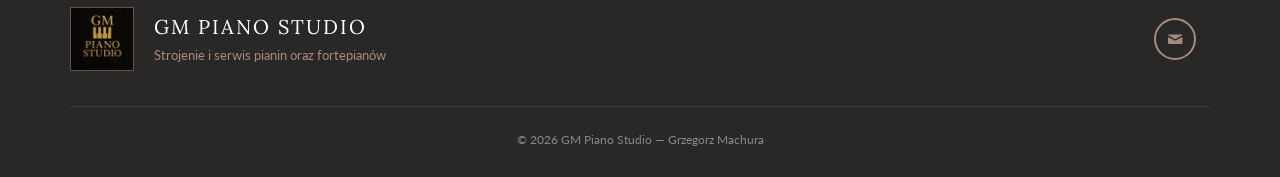
==== commit d81e51c9: "test1" ====
--- a/index.html
+++ b/index.html
@@ -70,7 +70,7 @@
                      <ul>
                         <li><a class="scroll" href="#wrapper">Strona główna</a></li>
                         <li><a class="scroll" href="#about">O mnie</a></li>
-                        <li><a class="scroll" href="#services">Usługi</a></li>
+                        <li><a class="scroll" href="#services">usługi</a></li>
                         <li><a class="scroll" href="#testimonials">Opinie</a></li>
                         <li><a class="scroll" href="#reservation">Formularz kontaktowy</a></li>
                         <li><a class="scroll" href="#gallery">Galeria</a></li>
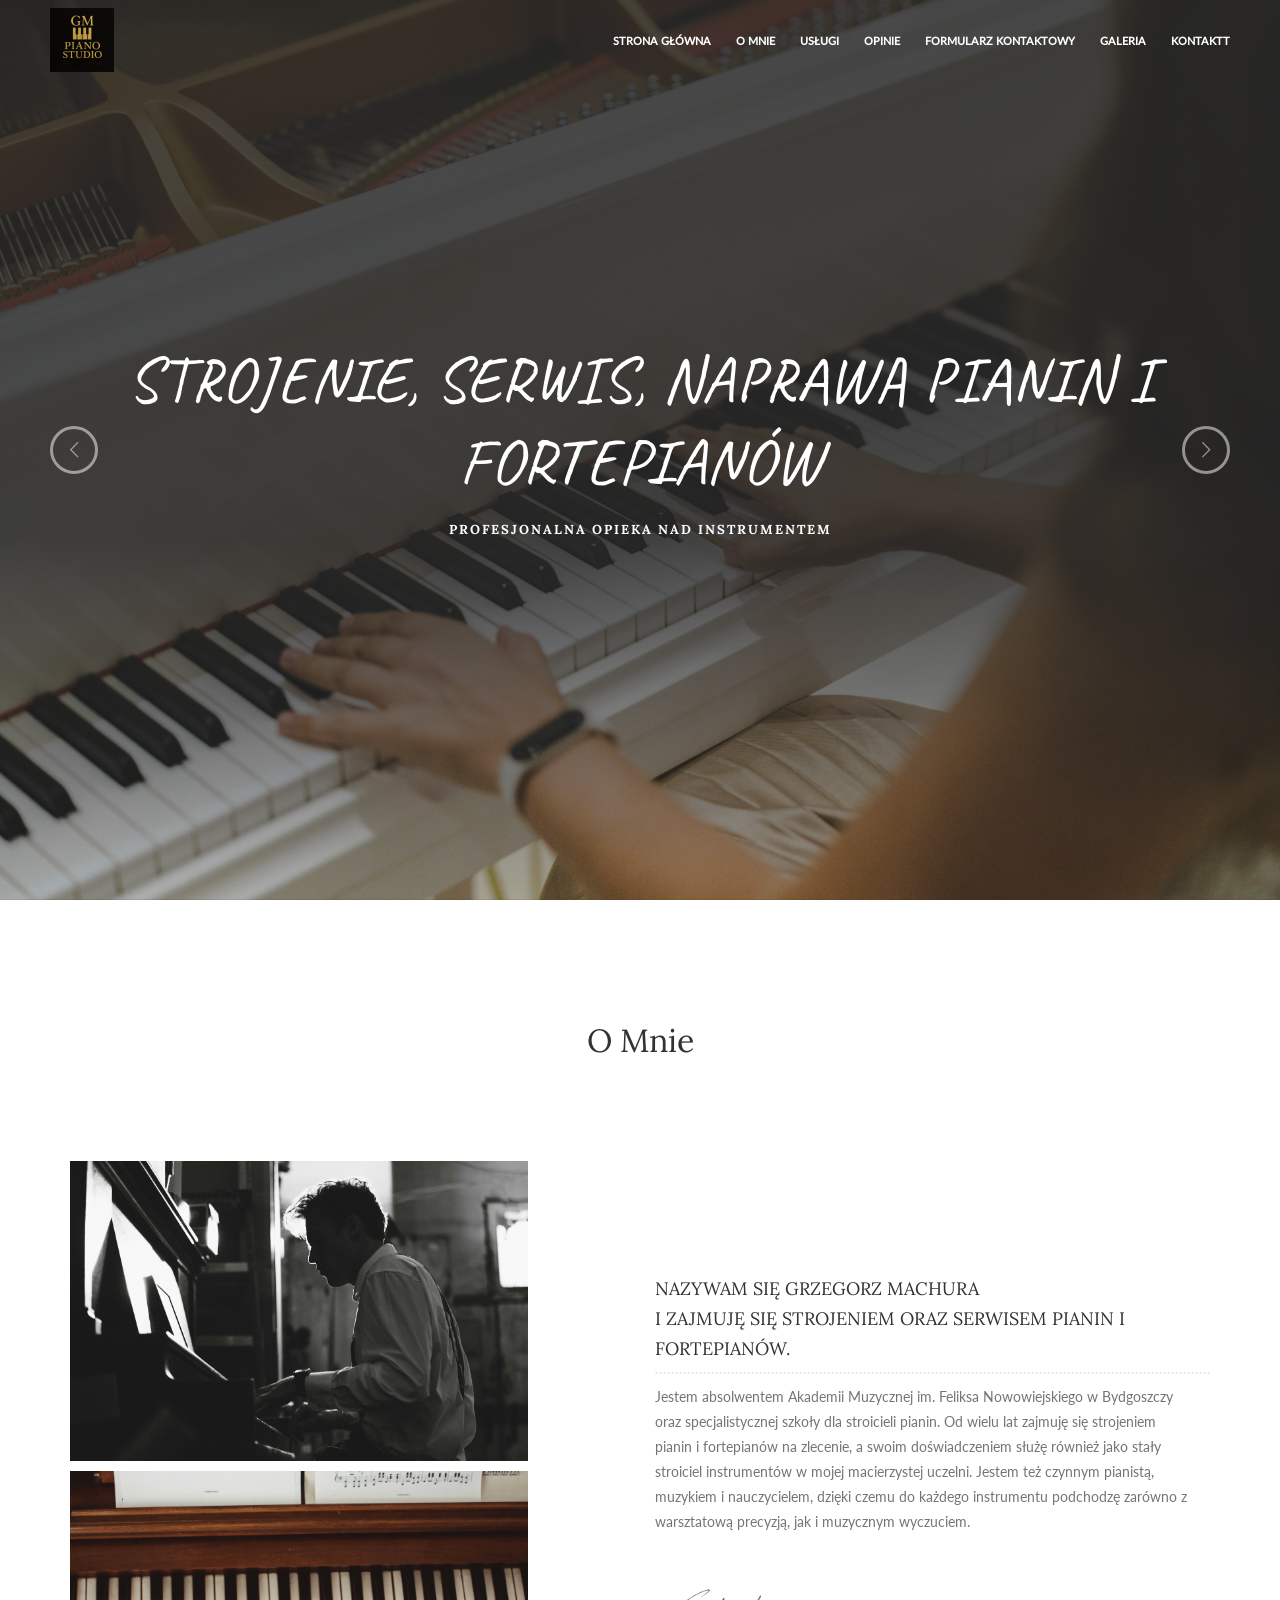
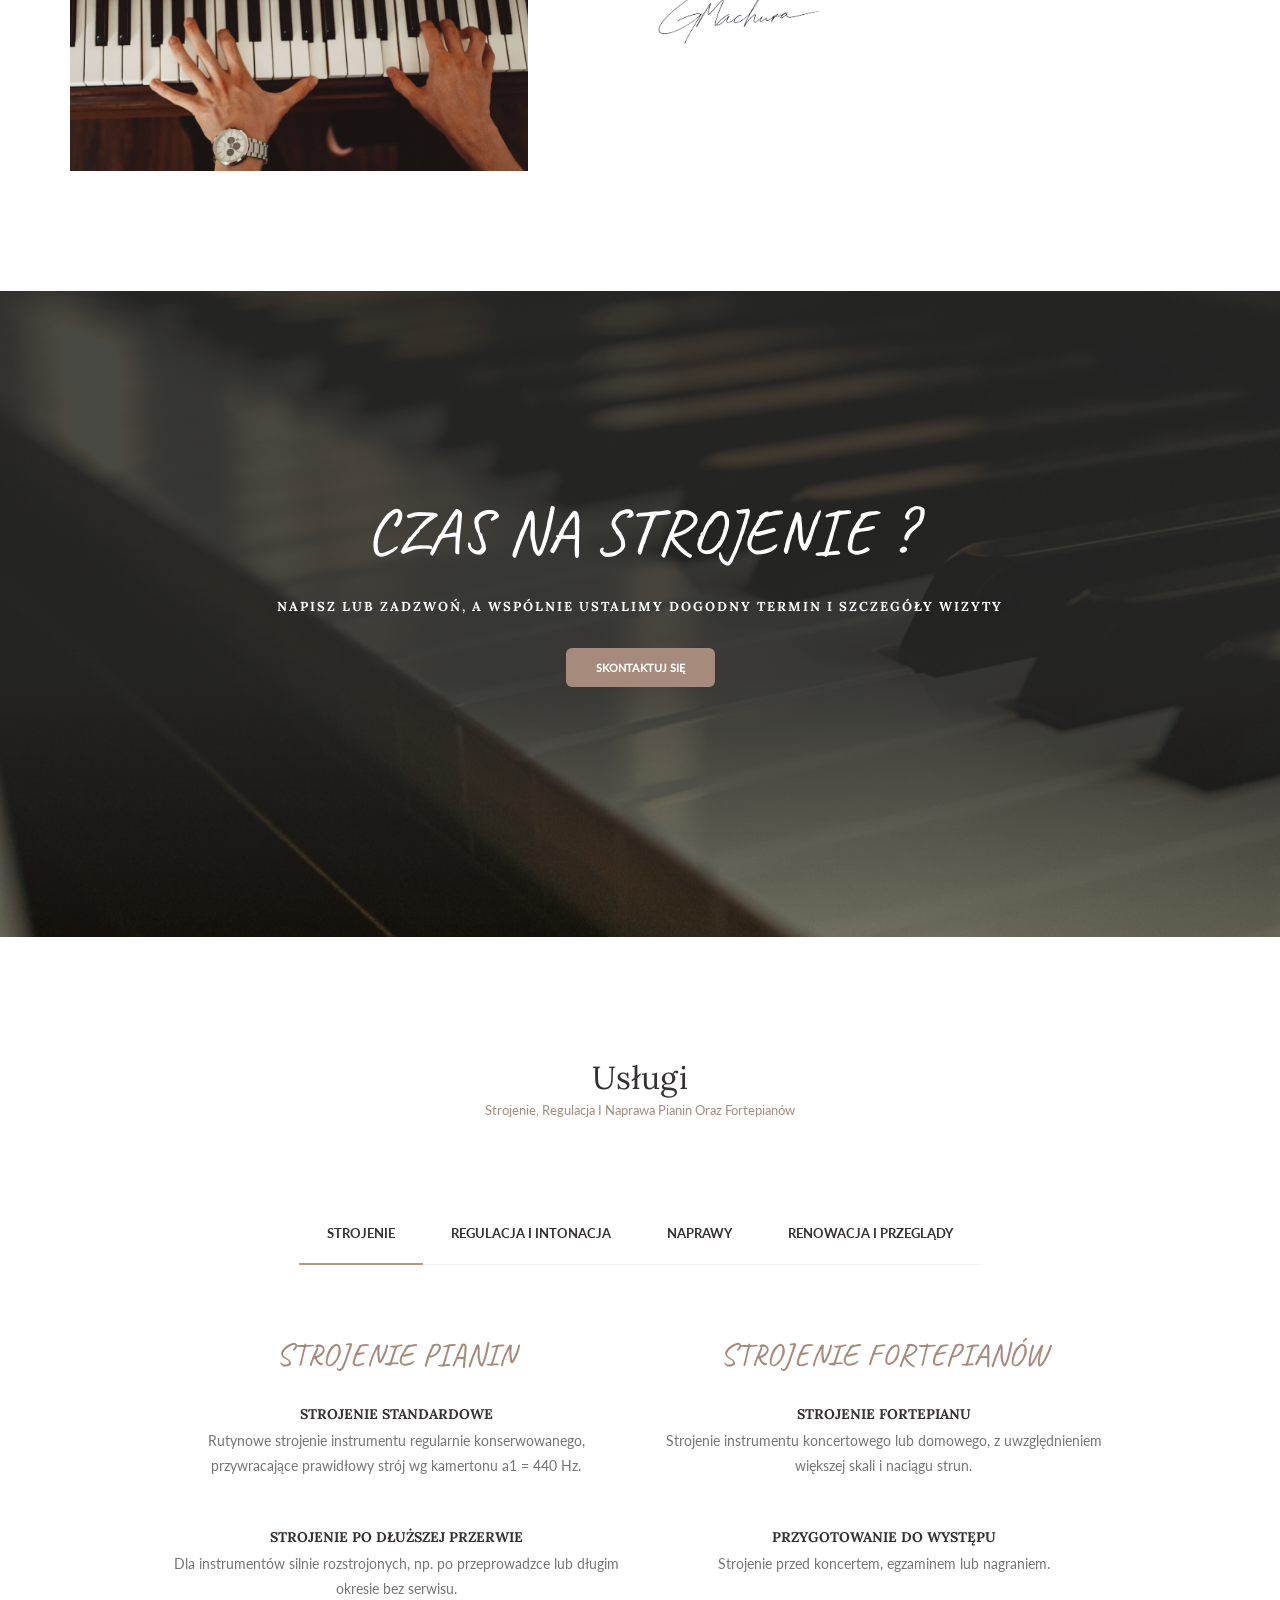
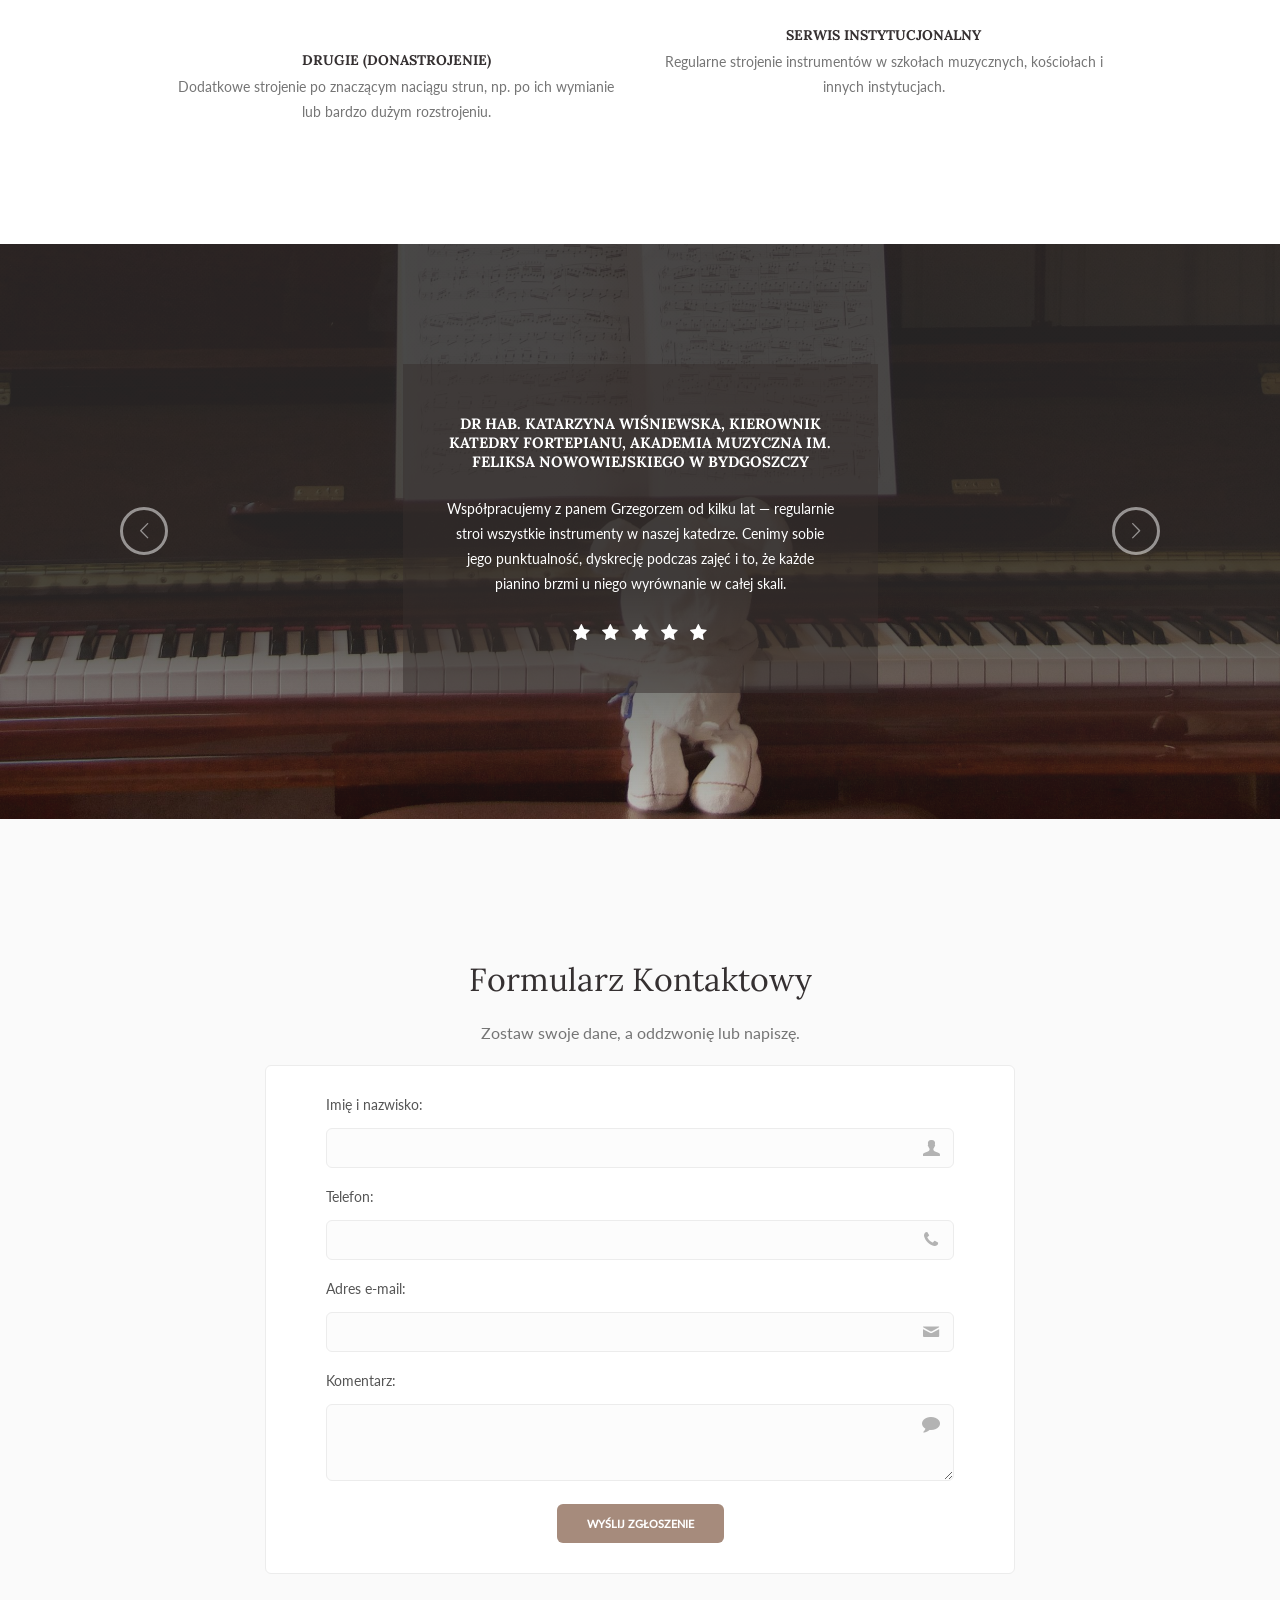
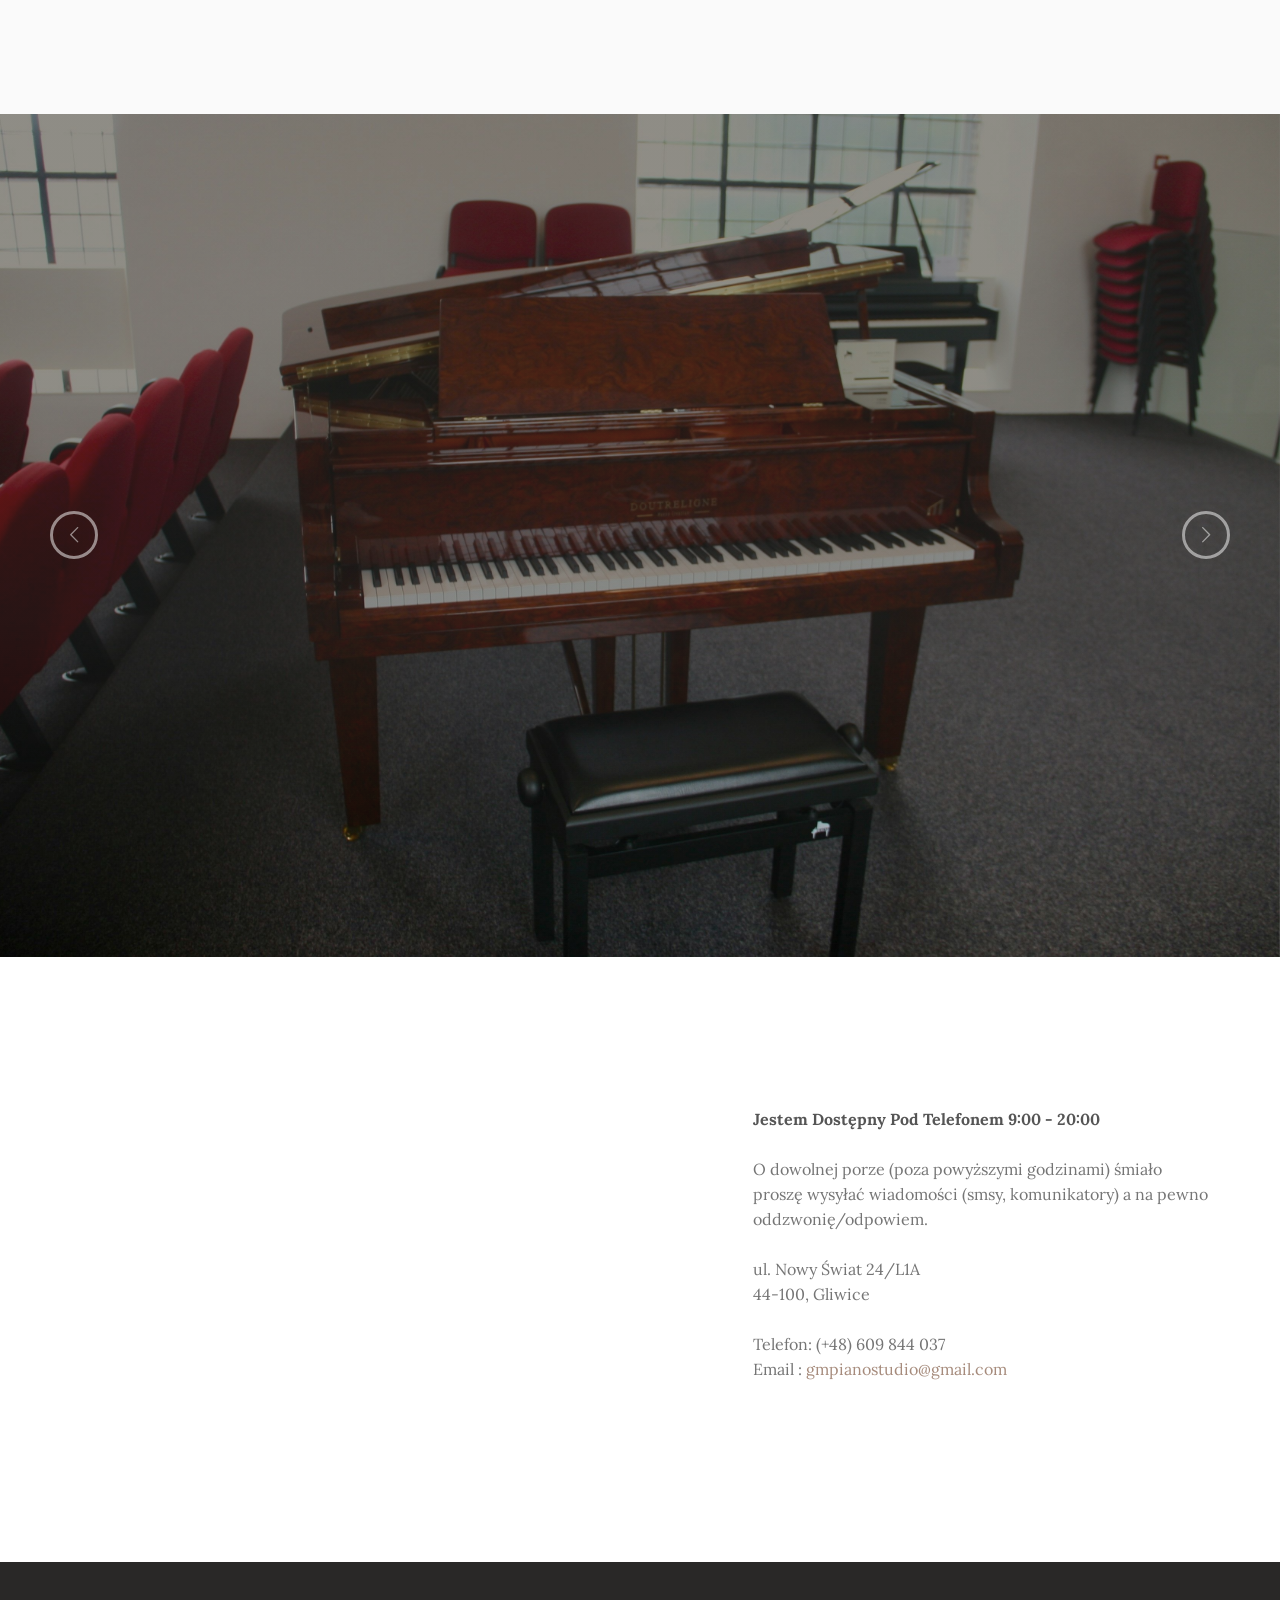
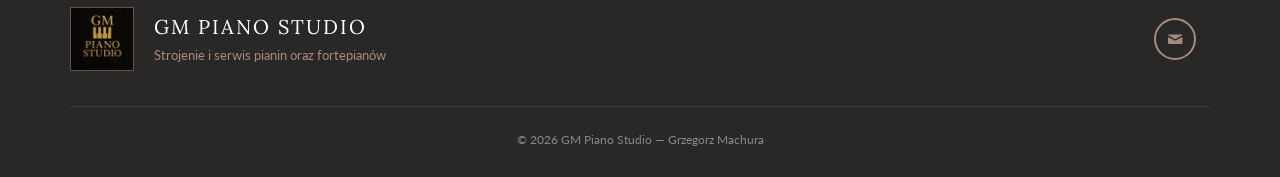
==== commit debdff99: "test" ====
--- a/index.html
+++ b/index.html
@@ -70,11 +70,11 @@
                      <ul>
                         <li><a class="scroll" href="#wrapper">Strona główna</a></li>
                         <li><a class="scroll" href="#about">O mnie</a></li>
-                        <li><a class="scroll" href="#services">usługi</a></li>
+                        <li><a class="scroll" href="#services">Usługi</a></li>
                         <li><a class="scroll" href="#testimonials">Opinie</a></li>
                         <li><a class="scroll" href="#reservation">Formularz kontaktowy</a></li>
                         <li><a class="scroll" href="#gallery">Galeria</a></li>
-                        <li><a class="scroll" href="#contact">Kontakt</a></li>
+                        <li><a class="scroll" href="#contact">Kontaktt</a></li>
                      </ul>
                   </nav>
                </div>
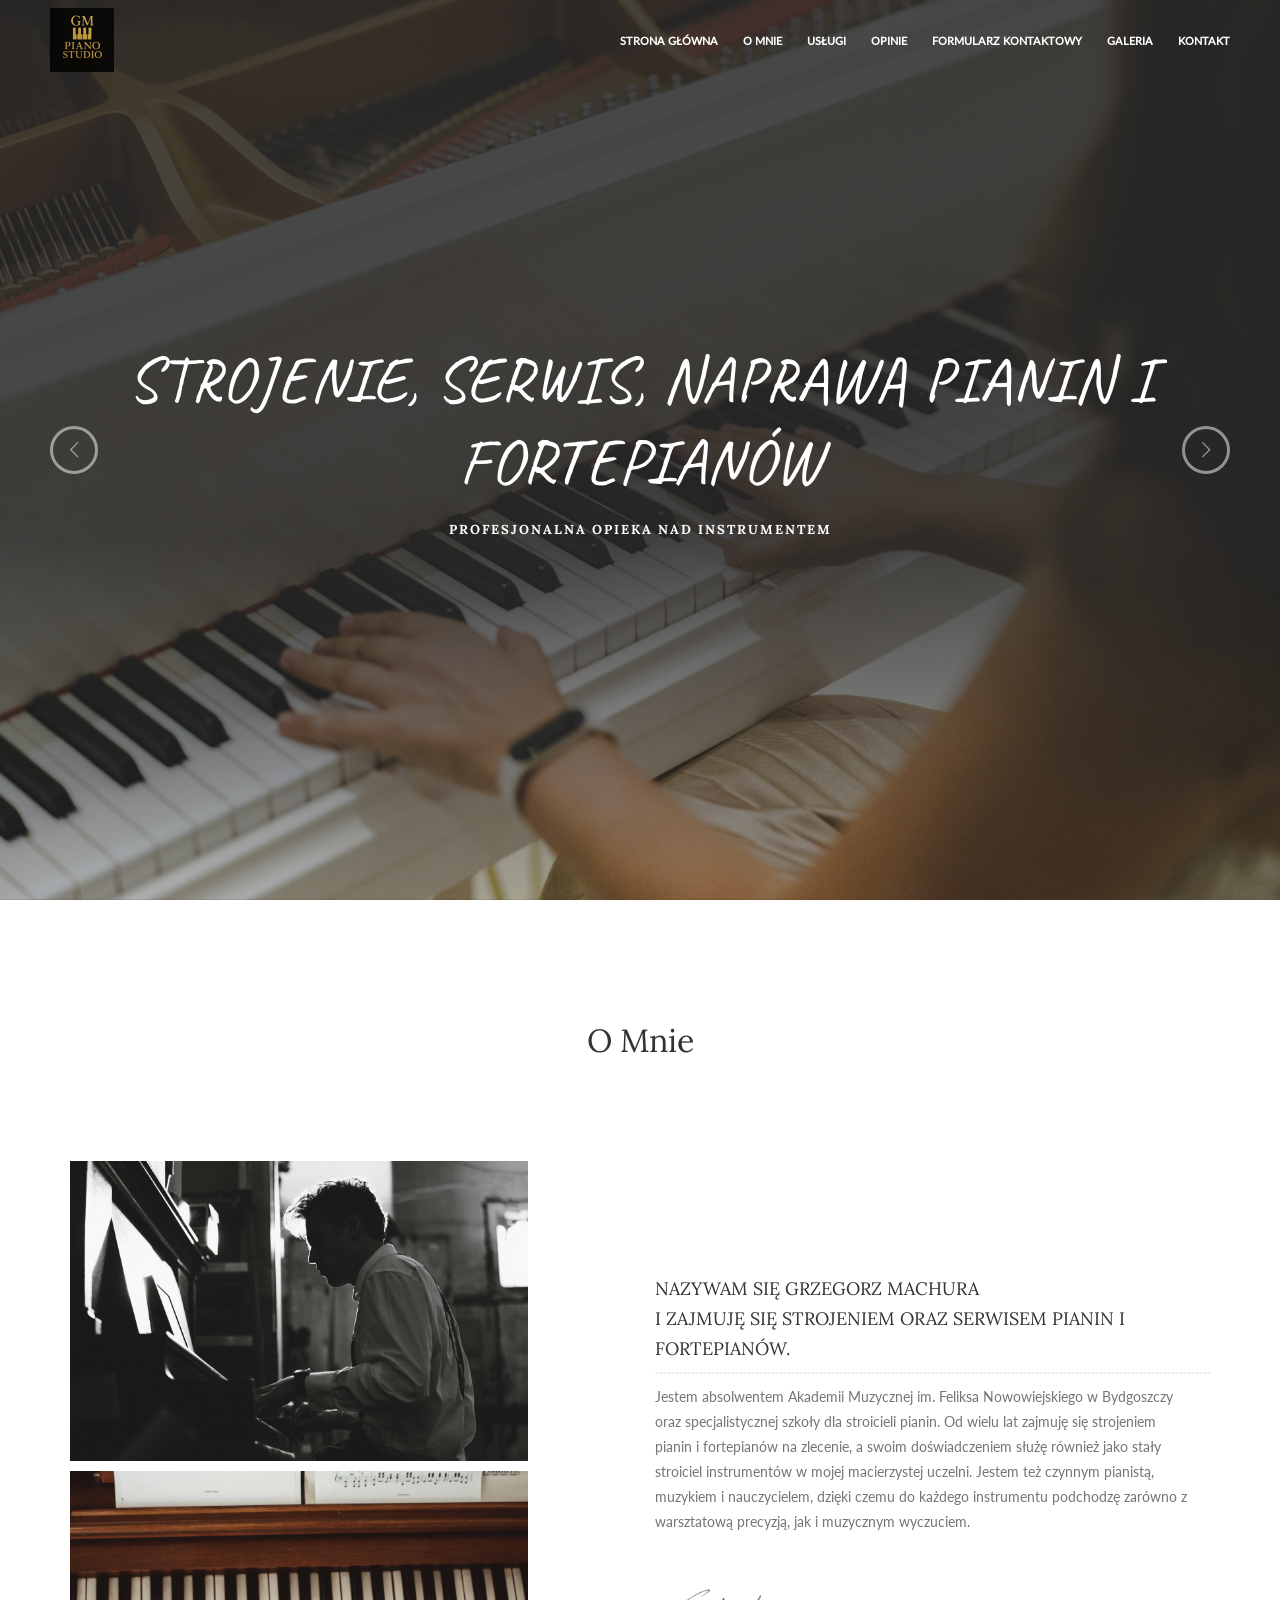
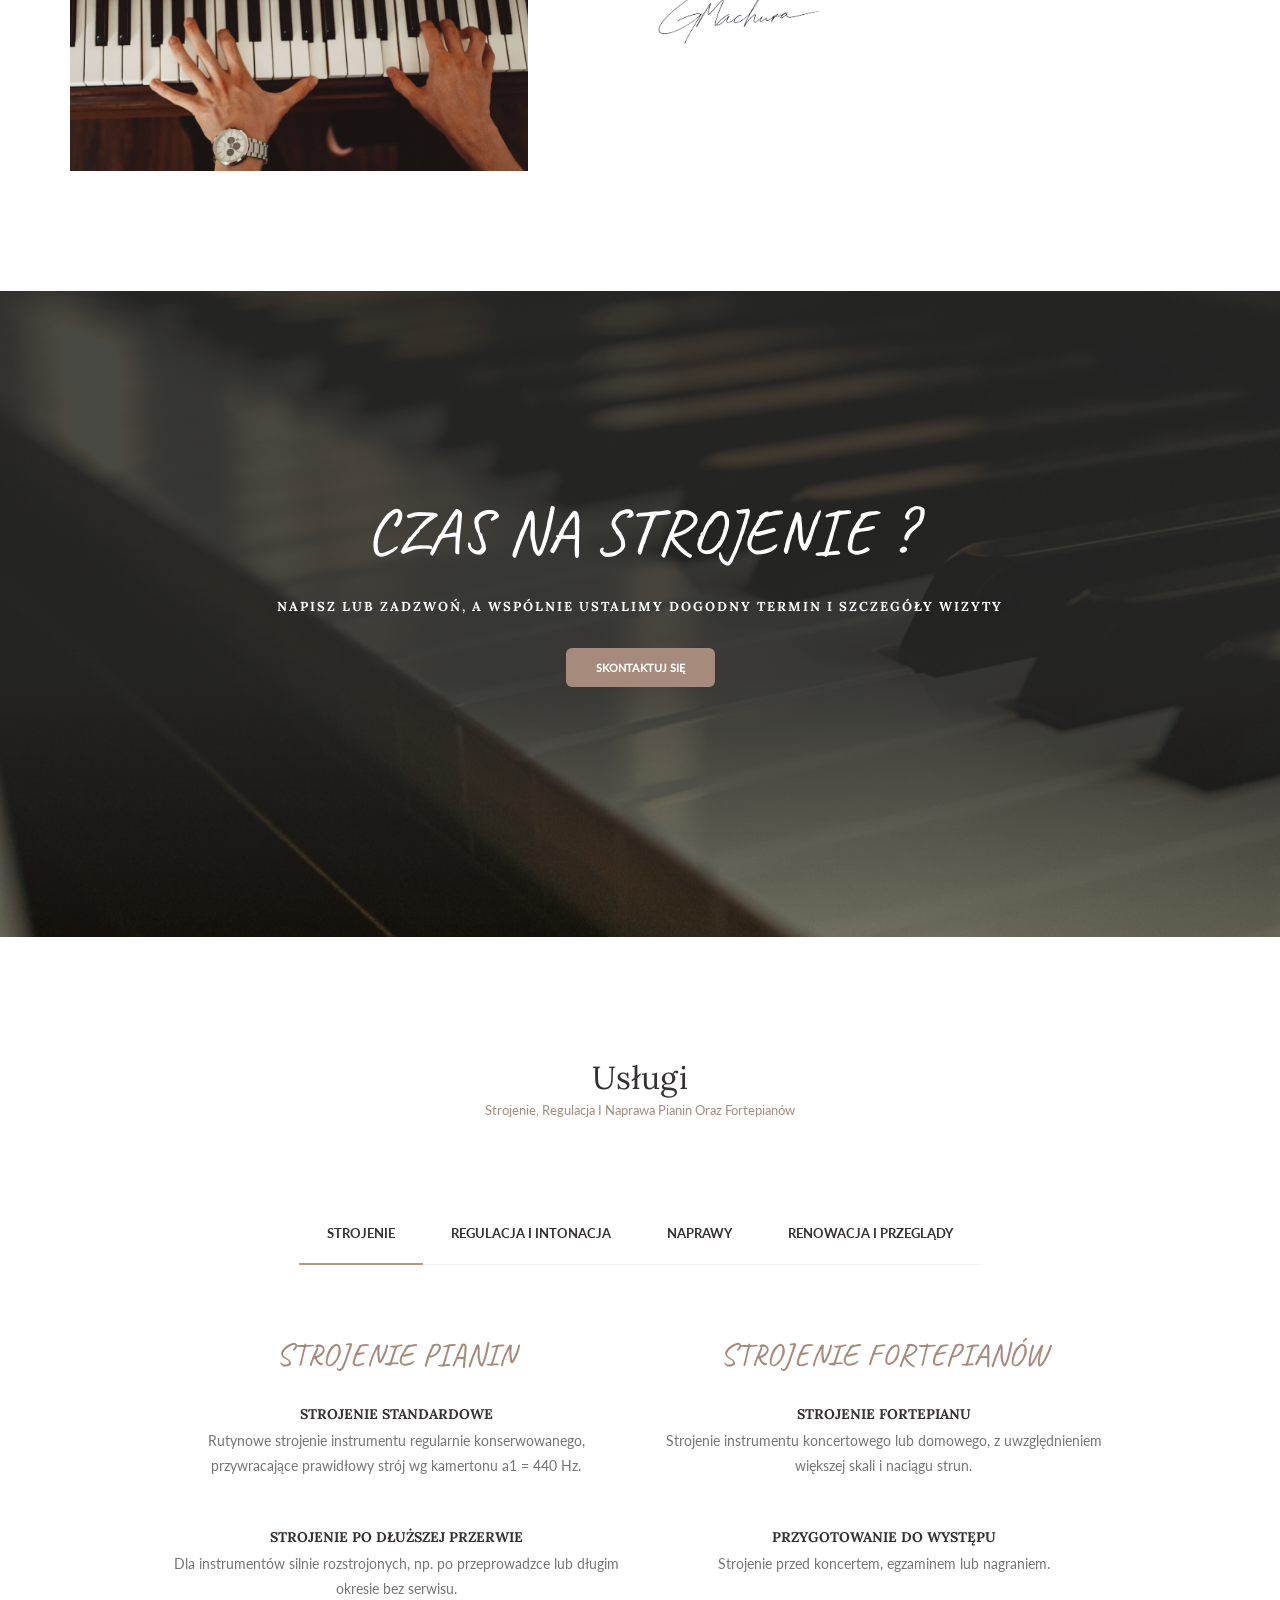
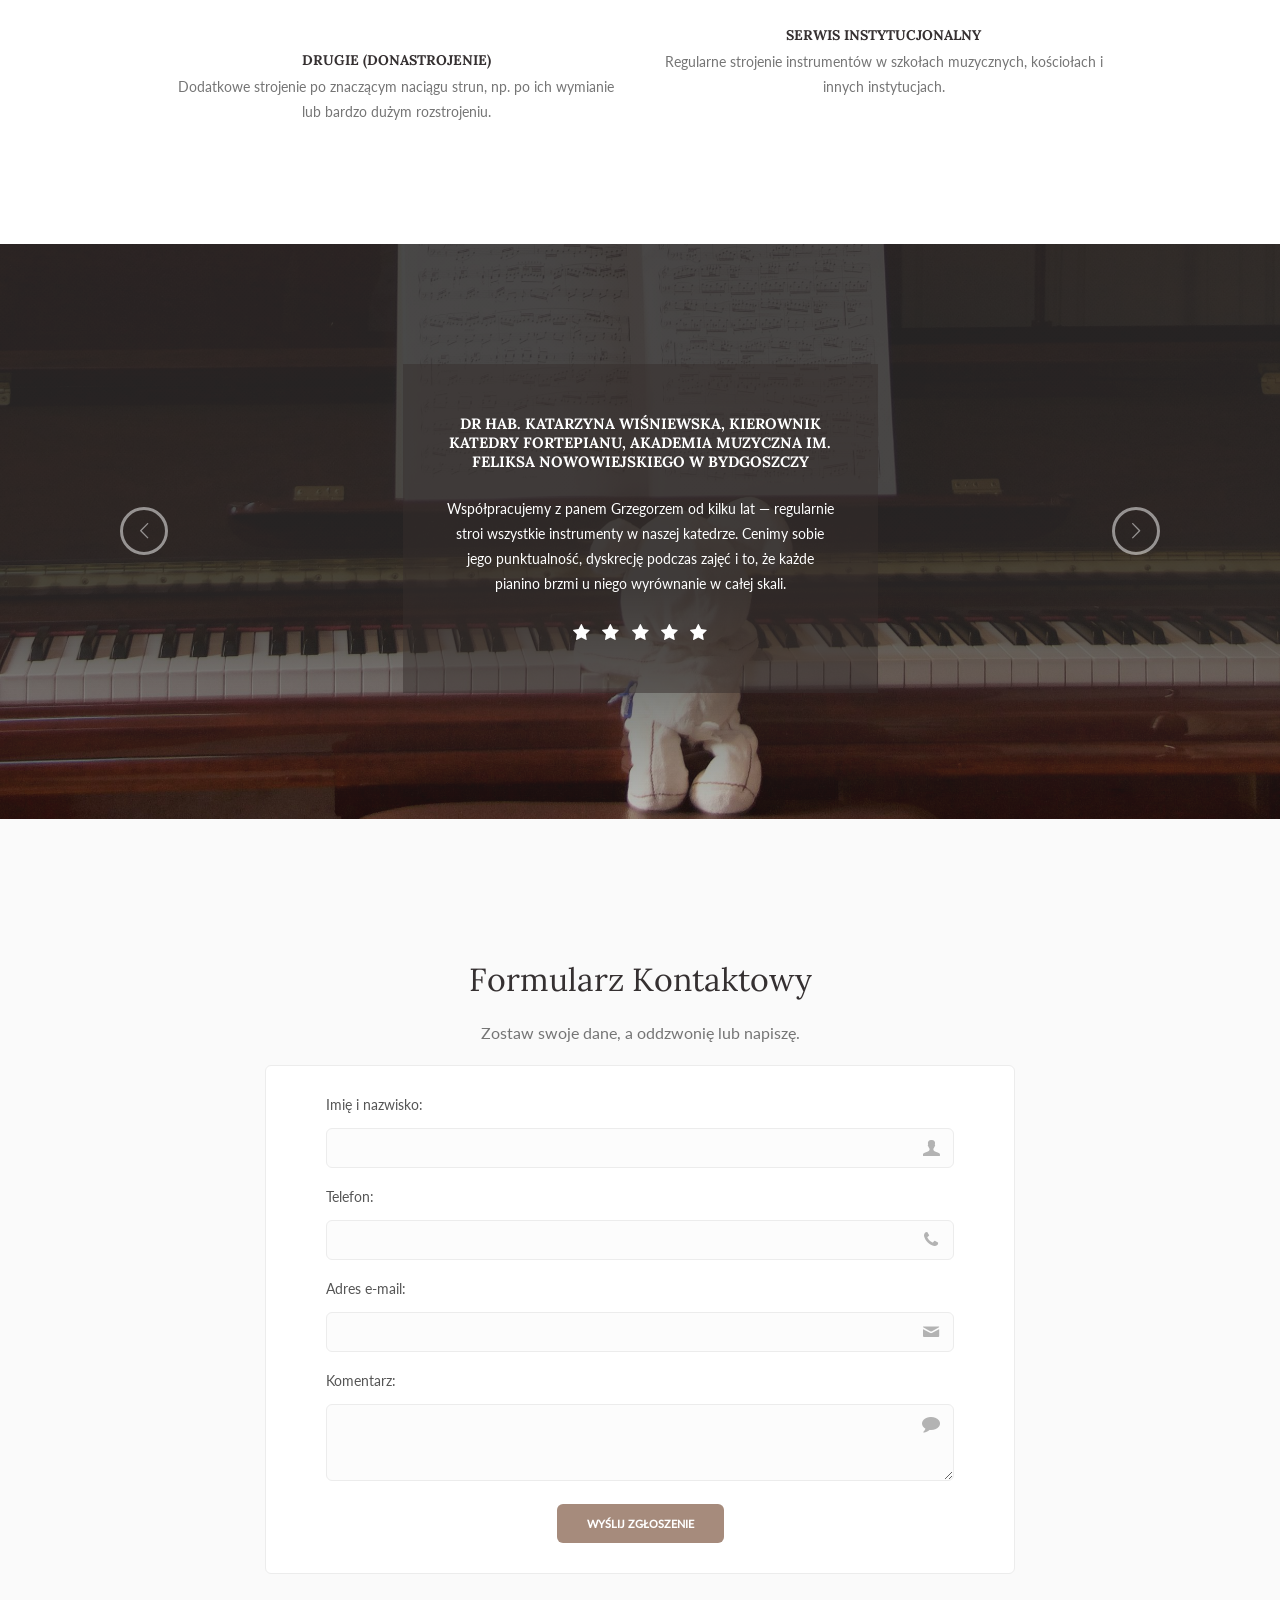
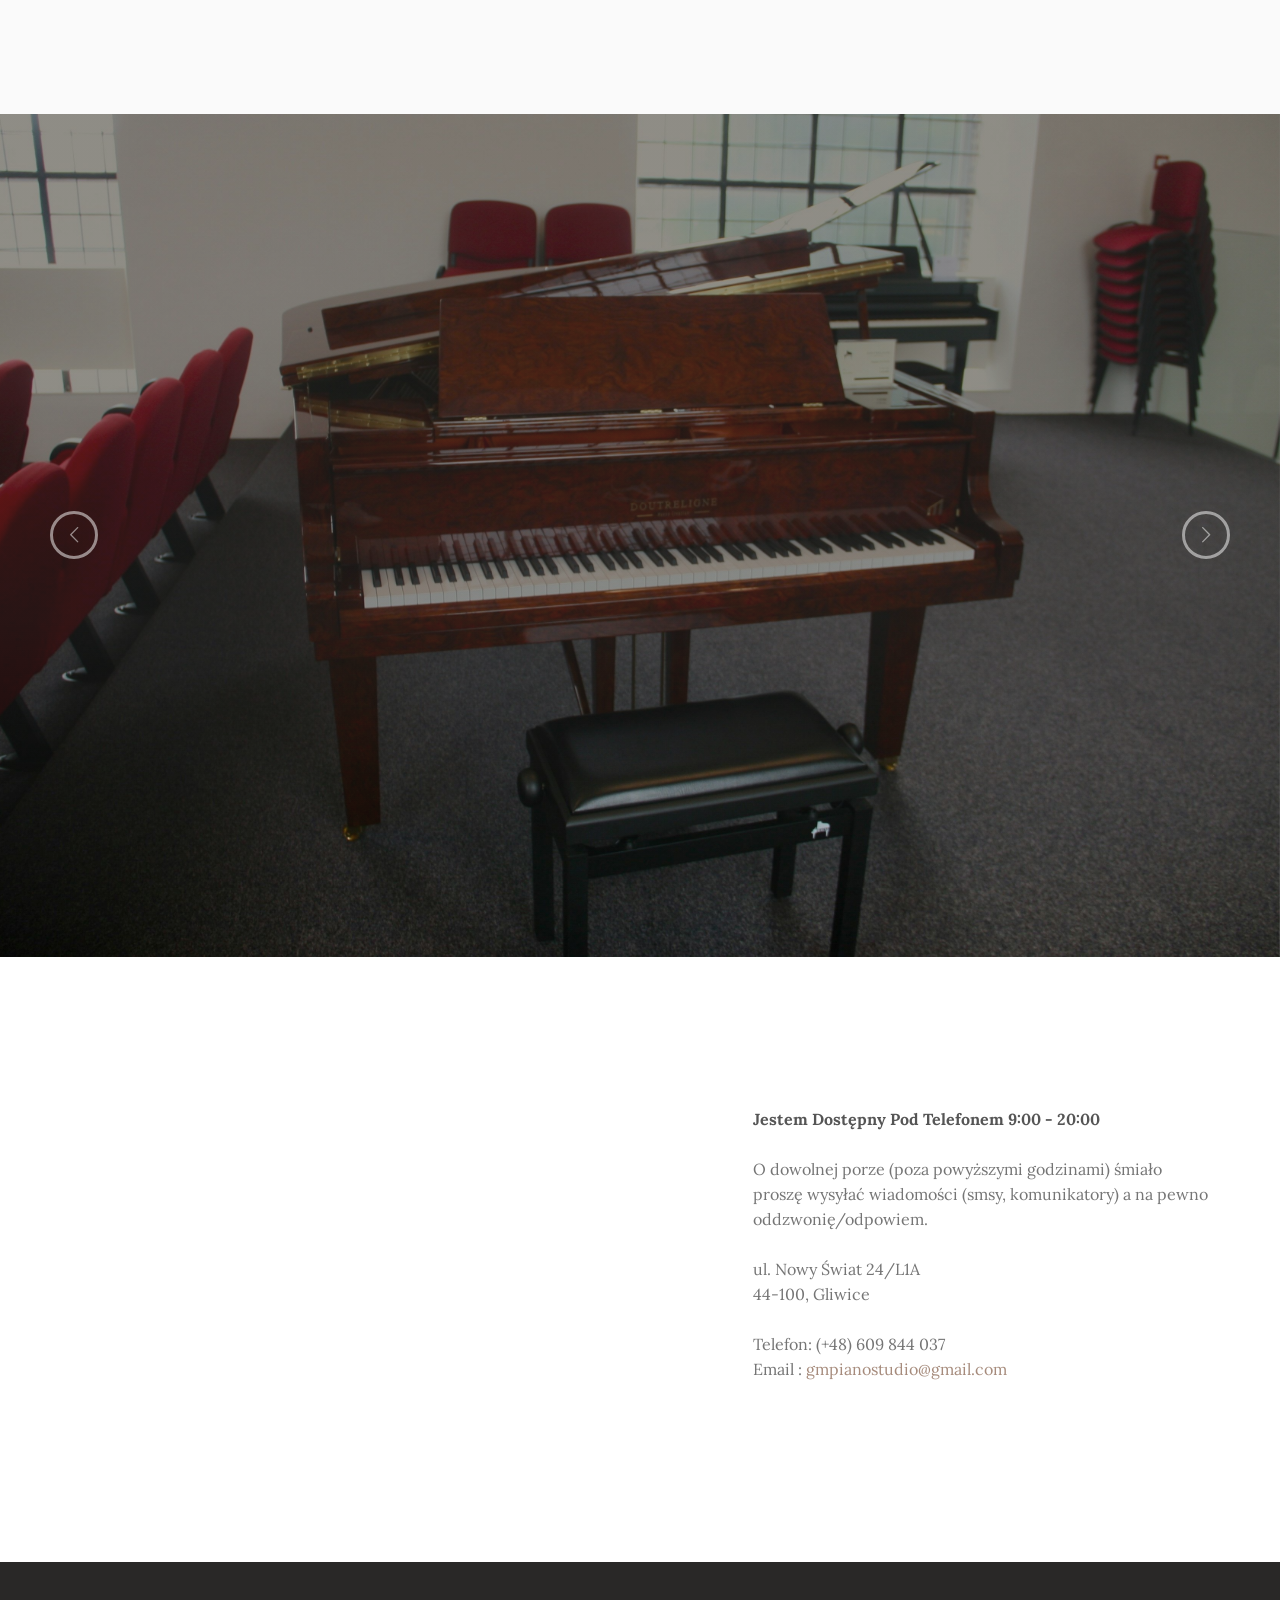
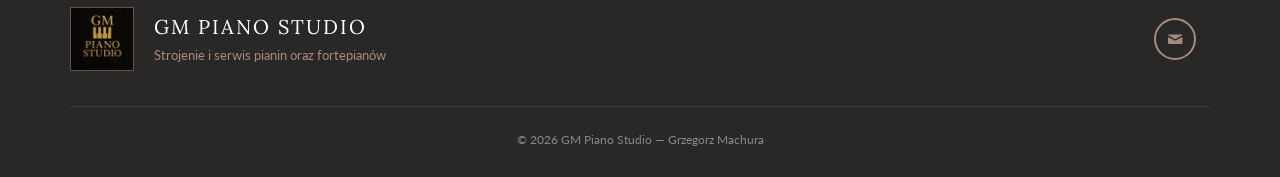
==== commit 9d9aa3a2: "test" ====
--- a/index.html
+++ b/index.html
@@ -74,7 +74,7 @@
                         <li><a class="scroll" href="#testimonials">Opinie</a></li>
                         <li><a class="scroll" href="#reservation">Formularz kontaktowy</a></li>
                         <li><a class="scroll" href="#gallery">Galeria</a></li>
-                        <li><a class="scroll" href="#contact">Kontaktt</a></li>
+                        <li><a class="scroll" href="#contact">Kontakt</a></li>
                      </ul>
                   </nav>
                </div>
